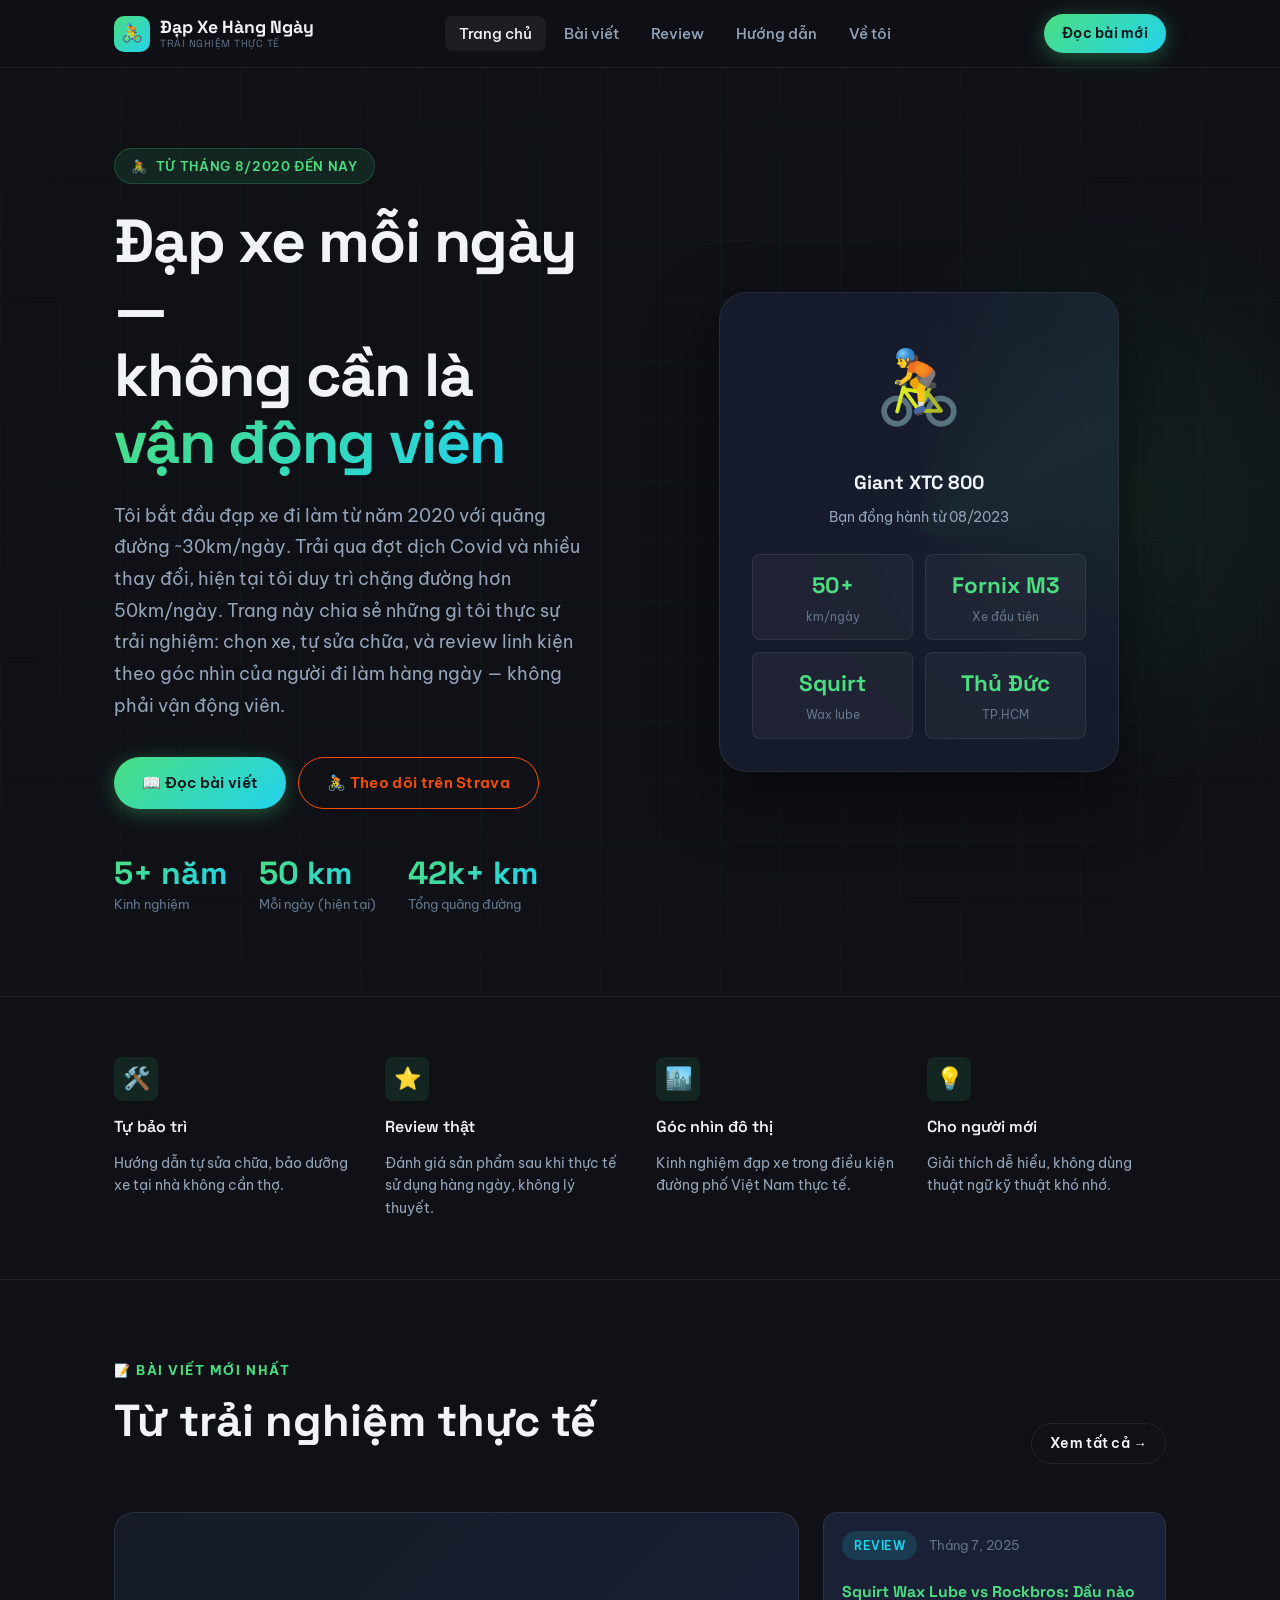
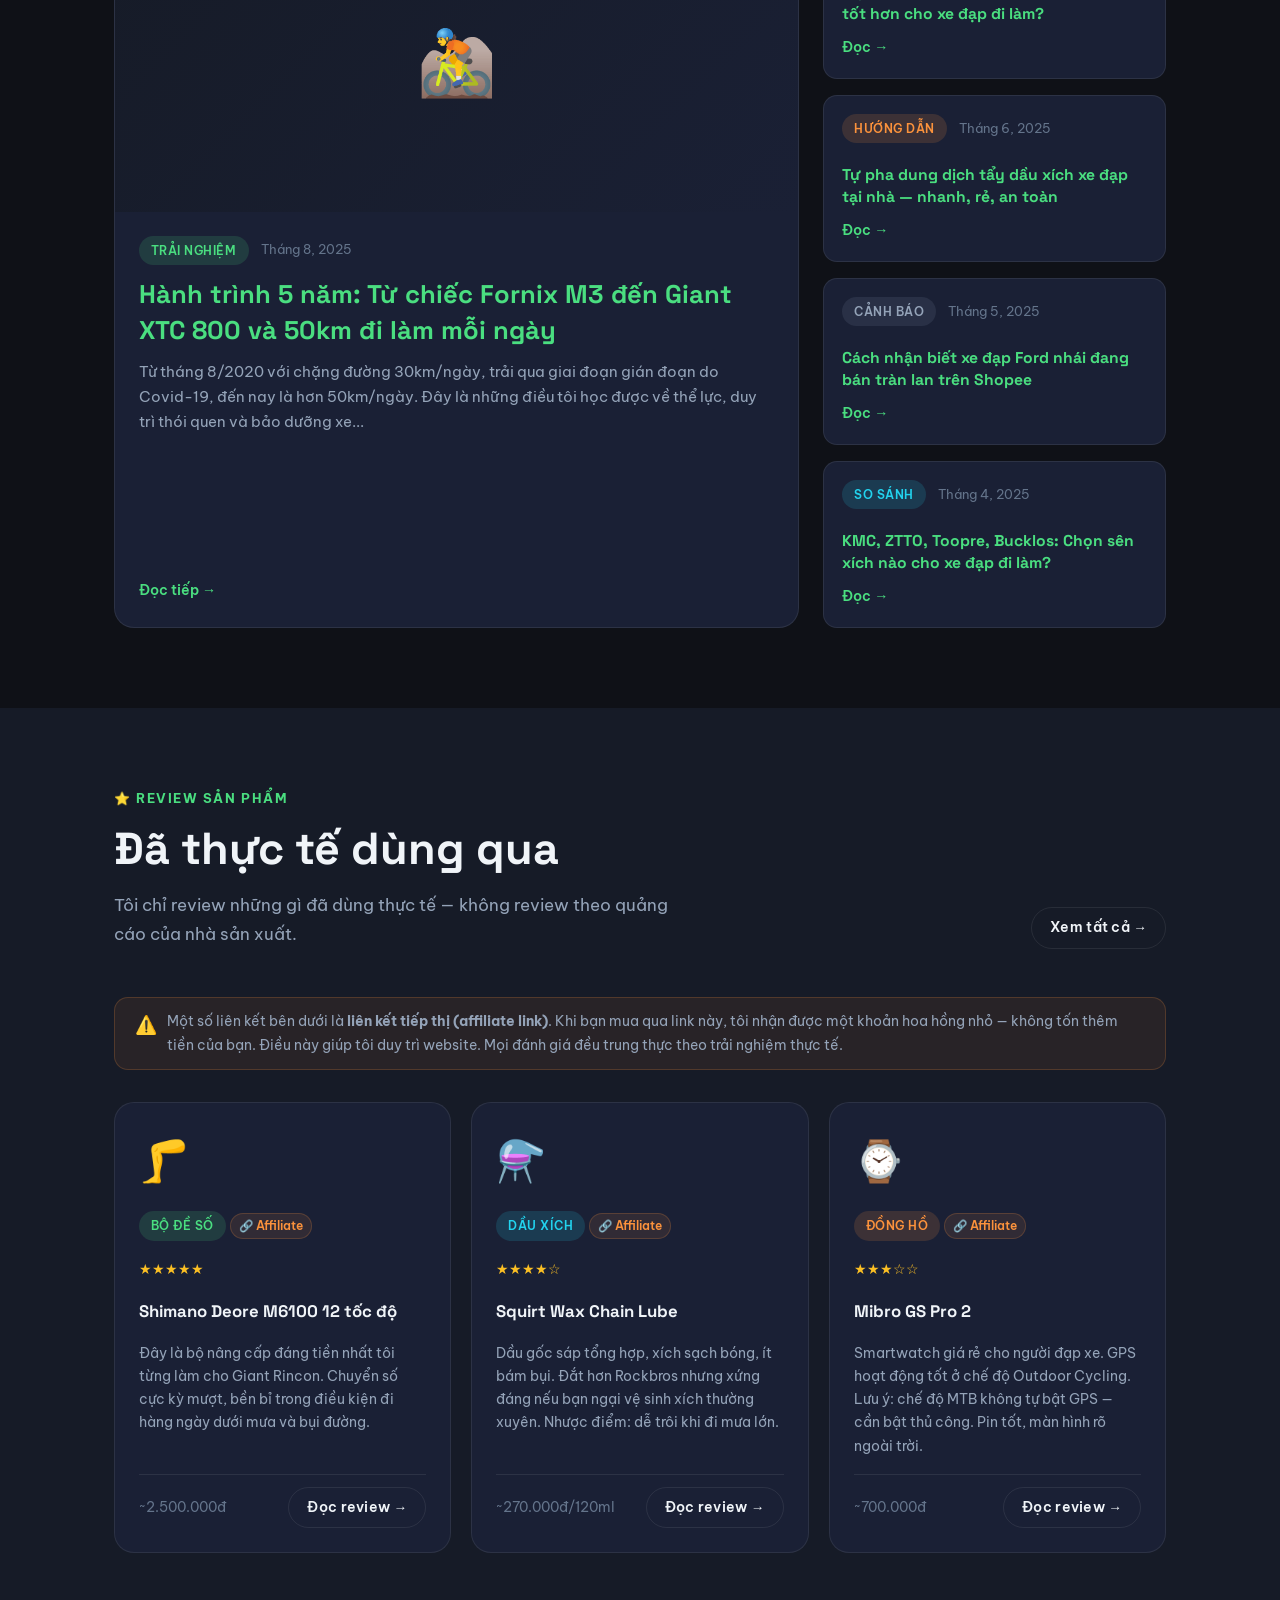
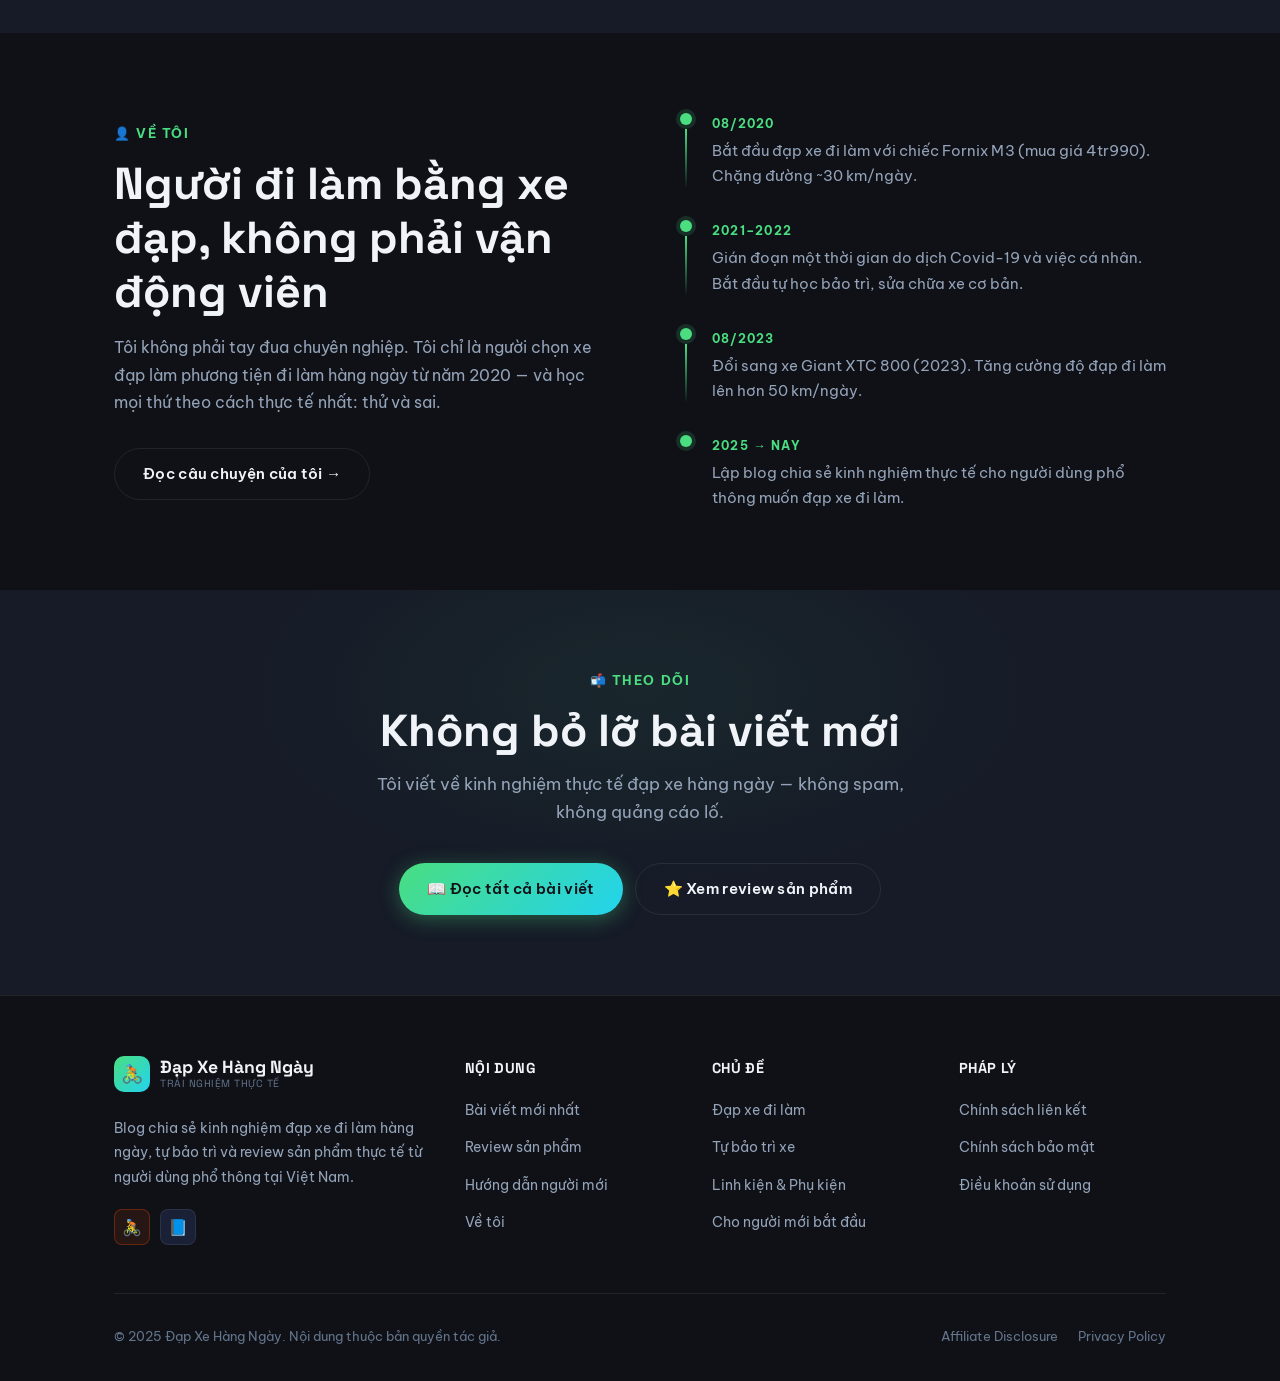
==== index.html @ e453050f "Add Strava profile link and real stats" ====
<!DOCTYPE html>
<html lang="vi">
<head>
  <meta charset="UTF-8" />
  <meta name="viewport" content="width=device-width, initial-scale=1.0" />
  <title>Đạp Xe Hàng Ngày – Trải nghiệm thực tế từ người đi làm bằng xe đạp</title>
  <meta name="description" content="Blog chia sẻ kinh nghiệm đạp xe đi làm 50km/ngày, tự bảo trì xe, review linh kiện và phụ kiện xe đạp dành cho người dùng phổ thông tại Việt Nam." />
  <meta name="keywords" content="đạp xe đi làm, xe đạp hàng ngày, review xe đạp, bảo trì xe đạp, Giant Rincon, commuter cycling" />
  <meta property="og:title" content="Đạp Xe Hàng Ngày" />
  <meta property="og:description" content="Kinh nghiệm thực tế đạp xe đi làm mỗi ngày — không phải vận động viên, chỉ là người yêu xe đạp." />
  <meta property="og:type" content="website" />
  <link rel="icon" href="data:image/svg+xml,<svg xmlns='http://www.w3.org/2000/svg' viewBox='0 0 100 100'><text y='.9em' font-size='90'>🚴</text></svg>" />
  <link rel="stylesheet" href="css/style.css" />
</head>
<body>

<!-- ========== NAVBAR ========== -->
<nav class="navbar" role="navigation" aria-label="Menu chính">
  <div class="container nav-inner">
    <a href="index.html" class="nav-logo" aria-label="Về trang chủ Đạp Xe Hàng Ngày">
      <div class="nav-logo-icon">🚴</div>
      <div class="nav-logo-text">
        Đạp Xe Hàng Ngày
        <span class="nav-logo-sub">Trải nghiệm thực tế</span>
      </div>
    </a>

    <ul class="nav-links" role="list">
      <li><a href="index.html" class="active">Trang chủ</a></li>
      <li><a href="blog.html">Bài viết</a></li>
      <li><a href="reviews.html">Review</a></li>
      <li><a href="guides.html">Hướng dẫn</a></li>
      <li><a href="about.html">Về tôi</a></li>
    </ul>

    <a href="blog.html" class="btn btn-primary btn-sm nav-cta">Đọc bài mới</a>

    <button class="nav-toggle" id="navToggle" aria-label="Mở menu" aria-expanded="false">
      <span></span><span></span><span></span>
    </button>
  </div>
</nav>

<nav class="mobile-menu" id="mobileMenu" aria-label="Menu di động">
  <a href="index.html">🏠 Trang chủ</a>
  <a href="blog.html">📝 Bài viết</a>
  <a href="reviews.html">⭐ Review sản phẩm</a>
  <a href="guides.html">📚 Hướng dẫn</a>
  <a href="about.html">👤 Về tôi</a>
  <a href="legal/disclosure.html">⚖️ Chính sách liên kết</a>
</nav>

<!-- ========== HERO ========== -->
<section class="hero" id="hero">
  <div class="container">
    <div class="hero-content">
      <!-- Left: Text -->
      <div class="hero-text">
        <div class="hero-eyebrow">
          <span>🚴</span> Từ tháng 8/2020 đến nay
        </div>

        <h1 class="hero-title">
          Đạp xe mỗi ngày —<br />
          không cần là<br />
          <span class="highlight">vận động viên</span>
        </h1>

        <p class="hero-desc">
          Tôi bắt đầu đạp xe đi làm từ năm 2020 với quãng đường ~30km/ngày. Trải qua đợt dịch Covid và nhiều thay đổi, hiện tại tôi duy trì chặng đường hơn 50km/ngày. Trang này chia sẻ những gì tôi thực sự trải nghiệm: chọn xe, tự sửa chữa, và review linh kiện theo góc nhìn của người đi làm hàng ngày — không phải vận động viên.
        </p>

        <div class="hero-cta">
          <a href="blog.html" class="btn btn-primary" id="hero-read-btn">
            📖 Đọc bài viết
          </a>
          <a href="https://strava.app.link/f4afHtrCl5b" target="_blank" rel="noopener noreferrer" class="btn btn-outline" style="border-color:#fc4c02; color:#fc4c02;">
            🚴 Theo dõi trên Strava
          </a>
        </div>

        <div class="hero-stats">
          <div class="hero-stat-item">
            <span class="hero-stat-number" data-target="5" data-suffix="+ năm">0</span>
            <span class="hero-stat-label">Kinh nghiệm</span>
          </div>
          <div class="hero-stat-item">
            <span class="hero-stat-number" data-target="50" data-suffix=" km">0</span>
            <span class="hero-stat-label">Mỗi ngày (hiện tại)</span>
          </div>
          <div class="hero-stat-item">
            <span class="hero-stat-number" data-target="42" data-suffix="k+ km">0</span>
            <span class="hero-stat-label">Tổng quãng đường</span>
          </div>
        </div>
      </div>

      <!-- Right: Visual Card -->
      <div class="hero-visual">
        <div class="hero-bike-card">
          <div class="bike-card-inner">
            <div class="bike-emoji">🚴</div>
            <div class="bike-card-title">Giant XTC 800</div>
            <div class="bike-card-sub">Bạn đồng hành từ 08/2023</div>

            <div class="bike-card-stats">
              <div class="bike-mini-stat">
                <div class="bike-mini-stat-val">50+</div>
                <div class="bike-mini-stat-label">km/ngày</div>
              </div>
              <div class="bike-mini-stat">
                <div class="bike-mini-stat-val">Fornix M3</div>
                <div class="bike-mini-stat-label">Xe đầu tiên</div>
              </div>
              <div class="bike-mini-stat">
                <div class="bike-mini-stat-val">Squirt</div>
                <div class="bike-mini-stat-label">Wax lube</div>
              </div>
              <div class="bike-mini-stat">
                <div class="bike-mini-stat-val">Thủ Đức</div>
                <div class="bike-mini-stat-label">TP.HCM</div>
              </div>
            </div>
          </div>
        </div>
      </div>
    </div>
  </div>
</section>

<!-- ========== FEATURES STRIP ========== -->
<section class="features-strip">
  <div class="container">
    <div class="features-grid">
      <div class="feature-item reveal">
        <div class="feature-icon">🛠️</div>
        <div class="feature-title">Tự bảo trì</div>
        <div class="feature-desc">Hướng dẫn tự sửa chữa, bảo dưỡng xe tại nhà không cần thợ.</div>
      </div>
      <div class="feature-item reveal">
        <div class="feature-icon">⭐</div>
        <div class="feature-title">Review thật</div>
        <div class="feature-desc">Đánh giá sản phẩm sau khi thực tế sử dụng hàng ngày, không lý thuyết.</div>
      </div>
      <div class="feature-item reveal">
        <div class="feature-icon">🏙️</div>
        <div class="feature-title">Góc nhìn đô thị</div>
        <div class="feature-desc">Kinh nghiệm đạp xe trong điều kiện đường phố Việt Nam thực tế.</div>
      </div>
      <div class="feature-item reveal">
        <div class="feature-icon">💡</div>
        <div class="feature-title">Cho người mới</div>
        <div class="feature-desc">Giải thích dễ hiểu, không dùng thuật ngữ kỹ thuật khó nhớ.</div>
      </div>
    </div>
  </div>
</section>

<!-- ========== LATEST POSTS ========== -->
<section class="posts-section" id="bai-viet">
  <div class="container">
    <div class="section-header">
      <div>
        <div class="section-label">📝 Bài viết mới nhất</div>
        <h2 class="section-title">Từ trải nghiệm thực tế</h2>
      </div>
      <a href="blog.html" class="btn btn-outline btn-sm">Xem tất cả →</a>
    </div>

    <div class="posts-grid">
      <!-- Featured post -->
      <article class="post-card featured reveal">
        <div class="post-card-thumb">
          <div class="post-card-thumb-placeholder">🚵</div>
        </div>
        <div class="post-card-body">
          <div class="post-meta">
            <span class="tag tag-green">Trải nghiệm</span>
            <span class="post-date">Tháng 8, 2025</span>
          </div>
          <h3 class="post-title">
            <a href="posts/5-nam-dap-xe-di-lam.html">Hành trình 5 năm: Từ chiếc Fornix M3 đến Giant XTC 800 và 50km đi làm mỗi ngày</a>
          </h3>
          <p class="post-excerpt">
            Từ tháng 8/2020 với chặng đường 30km/ngày, trải qua giai đoạn gián đoạn do Covid-19, đến nay là hơn 50km/ngày. Đây là những điều tôi học được về thể lực, duy trì thói quen và bảo dưỡng xe...
          </p>
          <a href="posts/5-nam-dap-xe-di-lam.html" class="post-read-more">Đọc tiếp →</a>
        </div>
      </article>

      <!-- Sidebar posts -->
      <div class="posts-sidebar">
        <article class="post-card-mini reveal">
          <div class="post-meta">
            <span class="tag tag-cyan">Review</span>
            <span class="post-date">Tháng 7, 2025</span>
          </div>
          <h3 class="post-title">
            <a href="posts/squirt-vs-rockbros-lube.html">Squirt Wax Lube vs Rockbros: Dầu nào tốt hơn cho xe đạp đi làm?</a>
          </h3>
          <a href="posts/squirt-vs-rockbros-lube.html" class="post-read-more">Đọc →</a>
        </article>

        <article class="post-card-mini reveal">
          <div class="post-meta">
            <span class="tag tag-orange">Hướng dẫn</span>
            <span class="post-date">Tháng 6, 2025</span>
          </div>
          <h3 class="post-title">
            <a href="posts/tu-pha-degreaser.html">Tự pha dung dịch tẩy dầu xích xe đạp tại nhà — nhanh, rẻ, an toàn</a>
          </h3>
          <a href="posts/tu-pha-degreaser.html" class="post-read-more">Đọc →</a>
        </article>

        <article class="post-card-mini reveal">
          <div class="post-meta">
            <span class="tag tag-gray">Cảnh báo</span>
            <span class="post-date">Tháng 5, 2025</span>
          </div>
          <h3 class="post-title">
            <a href="posts/xe-ford-nhai-shopee.html">Cách nhận biết xe đạp Ford nhái đang bán tràn lan trên Shopee</a>
          </h3>
          <a href="posts/xe-ford-nhai-shopee.html" class="post-read-more">Đọc →</a>
        </article>

        <article class="post-card-mini reveal">
          <div class="post-meta">
            <span class="tag tag-cyan">So sánh</span>
            <span class="post-date">Tháng 4, 2025</span>
          </div>
          <h3 class="post-title">
            <a href="posts/sen-xich-kmc-vs-ztto.html">KMC, ZTTO, Toopre, Bucklos: Chọn sên xích nào cho xe đạp đi làm?</a>
          </h3>
          <a href="posts/sen-xich-kmc-vs-ztto.html" class="post-read-more">Đọc →</a>
        </article>
      </div>
    </div>
  </div>
</section>

<!-- ========== REVIEWS SECTION ========== -->
<section class="reviews-section" id="review">
  <div class="container">
    <div class="section-header reveal">
      <div>
        <div class="section-label">⭐ Review sản phẩm</div>
        <h2 class="section-title">Đã thực tế dùng qua</h2>
        <p class="section-subtitle">Tôi chỉ review những gì đã dùng thực tế — không review theo quảng cáo của nhà sản xuất.</p>
      </div>
      <a href="reviews.html" class="btn btn-outline btn-sm">Xem tất cả →</a>
    </div>

    <!-- Affiliate disclaimer -->
    <div class="affiliate-banner reveal">
      <span class="affiliate-banner-icon">⚠️</span>
      <span>Một số liên kết bên dưới là <strong>liên kết tiếp thị (affiliate link)</strong>. Khi bạn mua qua link này, tôi nhận được một khoản hoa hồng nhỏ — không tốn thêm tiền của bạn. Điều này giúp tôi duy trì website. Mọi đánh giá đều trung thực theo trải nghiệm thực tế.</span>
    </div>

    <div class="reviews-grid">
      <div class="review-card reveal">
        <div class="review-icon">🦵</div>
        <div>
          <span class="tag tag-green">Bộ đề số</span>
          <span class="affiliate-chip">🔗 Affiliate</span>
        </div>
        <div class="review-rating">★★★★★</div>
        <div class="review-title">Shimano Deore M6100 12 tốc độ</div>
        <div class="review-desc">Đây là bộ nâng cấp đáng tiền nhất tôi từng làm cho Giant Rincon. Chuyển số cực kỳ mượt, bền bỉ trong điều kiện đi hàng ngày dưới mưa và bụi đường.</div>
        <div class="review-price-row">
          <span class="review-price">~2.500.000đ</span>
          <a href="reviews.html#deore-m6100" class="btn btn-sm btn-outline">Đọc review →</a>
        </div>
      </div>

      <div class="review-card reveal">
        <div class="review-icon">⚗️</div>
        <div>
          <span class="tag tag-cyan">Dầu xích</span>
          <span class="affiliate-chip">🔗 Affiliate</span>
        </div>
        <div class="review-rating">★★★★☆</div>
        <div class="review-title">Squirt Wax Chain Lube</div>
        <div class="review-desc">Dầu gốc sáp tổng hợp, xích sạch bóng, ít bám bụi. Đắt hơn Rockbros nhưng xứng đáng nếu bạn ngại vệ sinh xích thường xuyên. Nhược điểm: dễ trôi khi đi mưa lớn.</div>
        <div class="review-price-row">
          <span class="review-price">~270.000đ/120ml</span>
          <a href="posts/squirt-vs-rockbros-lube.html" class="btn btn-sm btn-outline">Đọc review →</a>
        </div>
      </div>

      <div class="review-card reveal">
        <div class="review-icon">⌚</div>
        <div>
          <span class="tag tag-orange">Đồng hồ</span>
          <span class="affiliate-chip">🔗 Affiliate</span>
        </div>
        <div class="review-rating">★★★☆☆</div>
        <div class="review-title">Mibro GS Pro 2</div>
        <div class="review-desc">Smartwatch giá rẻ cho người đạp xe. GPS hoạt động tốt ở chế độ Outdoor Cycling. Lưu ý: chế độ MTB không tự bật GPS — cần bật thủ công. Pin tốt, màn hình rõ ngoài trời.</div>
        <div class="review-price-row">
          <span class="review-price">~700.000đ</span>
          <a href="reviews.html#mibro-gs-pro-2" class="btn btn-sm btn-outline">Đọc review →</a>
        </div>
      </div>
    </div>
  </div>
</section>

<!-- ========== ABOUT PREVIEW ========== -->
<section class="about-section" id="ve-toi">
  <div class="container">
    <div class="about-grid">
      <div class="reveal">
        <div class="section-label">👤 Về tôi</div>
        <h2 class="section-title">Người đi làm bằng xe đạp, không phải vận động viên</h2>
        <p style="color: var(--text-secondary); margin-bottom: 32px;">Tôi không phải tay đua chuyên nghiệp. Tôi chỉ là người chọn xe đạp làm phương tiện đi làm hàng ngày từ năm 2020 — và học mọi thứ theo cách thực tế nhất: thử và sai.</p>
        <a href="about.html" class="btn btn-outline">Đọc câu chuyện của tôi →</a>
      </div>

      <div class="about-timeline reveal">
        <div class="timeline-item">
          <div class="timeline-line">
            <div class="timeline-dot"></div>
            <div class="timeline-connector"></div>
          </div>
          <div class="timeline-content">
            <div class="timeline-year">08/2020</div>
            <div class="timeline-text">Bắt đầu đạp xe đi làm với chiếc Fornix M3 (mua giá 4tr990). Chặng đường ~30 km/ngày.</div>
          </div>
        </div>

        <div class="timeline-item">
          <div class="timeline-line">
            <div class="timeline-dot"></div>
            <div class="timeline-connector"></div>
          </div>
          <div class="timeline-content">
            <div class="timeline-year">2021–2022</div>
            <div class="timeline-text">Gián đoạn một thời gian do dịch Covid-19 và việc cá nhân. Bắt đầu tự học bảo trì, sửa chữa xe cơ bản.</div>
          </div>
        </div>

        <div class="timeline-item">
          <div class="timeline-line">
            <div class="timeline-dot"></div>
            <div class="timeline-connector"></div>
          </div>
          <div class="timeline-content">
            <div class="timeline-year">08/2023</div>
            <div class="timeline-text">Đổi sang xe Giant XTC 800 (2023). Tăng cường độ đạp đi làm lên hơn 50 km/ngày.</div>
          </div>
        </div>

        <div class="timeline-item">
          <div class="timeline-line">
            <div class="timeline-dot"></div>
          </div>
          <div class="timeline-content">
            <div class="timeline-year">2025 → Nay</div>
            <div class="timeline-text">Lập blog chia sẻ kinh nghiệm thực tế cho người dùng phổ thông muốn đạp xe đi làm.</div>
          </div>
        </div>
      </div>
    </div>
  </div>
</section>

<!-- ========== CTA / NEWSLETTER ========== -->
<section class="cta-section">
  <div class="container">
    <div class="cta-inner reveal">
      <div class="section-label">📬 Theo dõi</div>
      <h2 class="section-title">Không bỏ lỡ bài viết mới</h2>
      <p class="section-subtitle">Tôi viết về kinh nghiệm thực tế đạp xe hàng ngày — không spam, không quảng cáo lố.</p>
      <div style="margin-top: 32px; display: flex; gap: 12px; justify-content: center; flex-wrap: wrap;">
        <a href="blog.html" class="btn btn-primary" id="cta-blog-btn">📖 Đọc tất cả bài viết</a>
        <a href="reviews.html" class="btn btn-outline" id="cta-reviews-btn">⭐ Xem review sản phẩm</a>
      </div>
    </div>
  </div>
</section>

<!-- ========== FOOTER ========== -->
<footer class="footer">
  <div class="container">
    <div class="footer-grid">
      <!-- Brand -->
      <div>
        <a href="index.html" class="nav-logo" style="margin-bottom: 12px; display: inline-flex;">
          <div class="nav-logo-icon">🚴</div>
          <div class="nav-logo-text">
            Đạp Xe Hàng Ngày
            <span class="nav-logo-sub">Trải nghiệm thực tế</span>
          </div>
        </a>
        <p class="footer-brand-desc">Blog chia sẻ kinh nghiệm đạp xe đi làm hàng ngày, tự bảo trì và review sản phẩm thực tế từ người dùng phổ thông tại Việt Nam.</p>
        <div class="footer-social">
          <a href="https://strava.app.link/f4afHtrCl5b" target="_blank" rel="noopener noreferrer" aria-label="Strava" title="Strava" style="color:#fc4c02; border-color:rgba(252,76,2,0.3); background:rgba(252,76,2,0.1);">🚴</a>
          <a href="#" aria-label="Facebook" title="Facebook">📘</a>
        </div>
      </div>

      <!-- Navigation -->
      <div>
        <div class="footer-col-title">Nội dung</div>
        <ul class="footer-links">
          <li><a href="blog.html">Bài viết mới nhất</a></li>
          <li><a href="reviews.html">Review sản phẩm</a></li>
          <li><a href="guides.html">Hướng dẫn người mới</a></li>
          <li><a href="about.html">Về tôi</a></li>
        </ul>
      </div>

      <!-- Topics -->
      <div>
        <div class="footer-col-title">Chủ đề</div>
        <ul class="footer-links">
          <li><a href="blog.html#di-lam">Đạp xe đi làm</a></li>
          <li><a href="blog.html#bao-tri">Tự bảo trì xe</a></li>
          <li><a href="blog.html#linh-kien">Linh kiện & Phụ kiện</a></li>
          <li><a href="blog.html#cho-nguoi-moi">Cho người mới bắt đầu</a></li>
        </ul>
      </div>

      <!-- Legal -->
      <div>
        <div class="footer-col-title">Pháp lý</div>
        <ul class="footer-links">
          <li><a href="legal/disclosure.html">Chính sách liên kết</a></li>
          <li><a href="legal/privacy-policy.html">Chính sách bảo mật</a></li>
          <li><a href="legal/terms.html">Điều khoản sử dụng</a></li>
        </ul>
      </div>
    </div>

    <div class="footer-bottom">
      <p class="footer-copy">© 2025 Đạp Xe Hàng Ngày. Nội dung thuộc bản quyền tác giả.</p>
      <div class="footer-legal">
        <a href="legal/disclosure.html">Affiliate Disclosure</a>
        <a href="legal/privacy-policy.html">Privacy Policy</a>
      </div>
    </div>
  </div>
</footer>

<!-- Back to top -->
<button id="backToTop" aria-label="Về đầu trang" style="position:fixed;bottom:24px;right:24px;width:44px;height:44px;border-radius:50%;background:var(--accent-primary);color:#0f1117;border:none;font-size:20px;cursor:pointer;opacity:0;transition:opacity 0.3s;z-index:999;display:flex;align-items:center;justify-content:center;">↑</button>

<script src="js/main.js"></script>
</body>
</html>
---- css/style.css ----
/* =========================================================
   BÁNH XE ĐI LÀM - Design System
   ========================================================= */

@import url('https://fonts.googleapis.com/css2?family=Be+Vietnam+Pro:ital,wght@0,300;0,400;0,500;0,600;0,700;0,800;1,400&family=Space+Grotesk:wght@400;500;600;700&display=swap');

/* ---- CSS Variables ---- */
:root {
  /* Colors - Dark Theme */
  --bg-primary:    #0f1117;
  --bg-secondary:  #161b27;
  --bg-card:       #1a2035;
  --bg-glass:      rgba(26, 32, 53, 0.7);

  --accent-primary:  #4ade80;   /* Xanh lá tươi - cycling energy */
  --accent-secondary:#22d3ee;   /* Cyan - tốc độ */
  --accent-warm:     #fb923c;   /* Cam - cảnh báo, highlight */
  --accent-gradient: linear-gradient(135deg, #4ade80 0%, #22d3ee 100%);

  --text-primary:   #f0f4f8;
  --text-secondary: #94a3b8;
  --text-muted:     #64748b;

  --border-color:   rgba(255,255,255,0.08);
  --border-accent:  rgba(74, 222, 128, 0.3);

  --shadow-sm:  0 2px 8px rgba(0,0,0,0.3);
  --shadow-md:  0 8px 32px rgba(0,0,0,0.4);
  --shadow-lg:  0 24px 64px rgba(0,0,0,0.5);
  --shadow-glow:0 0 30px rgba(74, 222, 128, 0.2);

  /* Typography */
  --font-body:    'Be Vietnam Pro', sans-serif;
  --font-heading: 'Space Grotesk', sans-serif;

  /* Spacing */
  --nav-height: 68px;
  --container-max: 1100px;
  --section-py: 80px;

  /* Transitions */
  --transition-fast:   150ms ease;
  --transition-normal: 300ms cubic-bezier(0.4, 0, 0.2, 1);
  --transition-slow:   600ms cubic-bezier(0.4, 0, 0.2, 1);

  --radius-sm: 8px;
  --radius-md: 14px;
  --radius-lg: 20px;
  --radius-xl: 28px;
}

/* ---- Reset & Base ---- */
*, *::before, *::after { box-sizing: border-box; margin: 0; padding: 0; }

html {
  scroll-behavior: smooth;
  font-size: 16px;
}

body {
  font-family: var(--font-body);
  background-color: var(--bg-primary);
  color: var(--text-primary);
  line-height: 1.7;
  min-height: 100vh;
  overflow-x: hidden;
}

img { max-width: 100%; height: auto; display: block; }
a  { color: var(--accent-primary); text-decoration: none; transition: color var(--transition-fast); }
a:hover { color: var(--accent-secondary); }

/* ---- Scrollbar ---- */
::-webkit-scrollbar { width: 6px; }
::-webkit-scrollbar-track { background: var(--bg-primary); }
::-webkit-scrollbar-thumb { background: var(--accent-primary); border-radius: 4px; }

/* ---- Container ---- */
.container {
  width: 100%;
  max-width: var(--container-max);
  margin: 0 auto;
  padding: 0 24px;
}

/* ---- Buttons ---- */
.btn {
  display: inline-flex;
  align-items: center;
  gap: 8px;
  padding: 12px 28px;
  border-radius: 50px;
  font-family: var(--font-body);
  font-weight: 600;
  font-size: 0.95rem;
  cursor: pointer;
  border: none;
  transition: all var(--transition-normal);
  text-decoration: none;
  letter-spacing: 0.02em;
  white-space: nowrap;
}

.btn-primary {
  background: var(--accent-gradient);
  color: #0f1117;
  box-shadow: 0 4px 20px rgba(74, 222, 128, 0.35);
}
.btn-primary:hover {
  transform: translateY(-2px);
  box-shadow: 0 8px 30px rgba(74, 222, 128, 0.5);
  color: #0f1117;
}

.btn-outline {
  background: transparent;
  color: var(--text-primary);
  border: 1.5px solid var(--border-color);
}
.btn-outline:hover {
  border-color: var(--accent-primary);
  color: var(--accent-primary);
  transform: translateY(-2px);
}

.btn-sm { padding: 8px 18px; font-size: 0.85rem; }

/* ---- Cards ---- */
.card {
  background: var(--bg-card);
  border: 1px solid var(--border-color);
  border-radius: var(--radius-lg);
  overflow: hidden;
  transition: all var(--transition-normal);
}
.card:hover {
  transform: translateY(-4px);
  border-color: var(--border-accent);
  box-shadow: var(--shadow-md), var(--shadow-glow);
}

.card-body { padding: 24px; }

/* ---- Tags/Badges ---- */
.tag {
  display: inline-block;
  padding: 4px 12px;
  border-radius: 50px;
  font-size: 0.78rem;
  font-weight: 600;
  letter-spacing: 0.04em;
  text-transform: uppercase;
}
.tag-green  { background: rgba(74,222,128,0.15); color: var(--accent-primary); }
.tag-cyan   { background: rgba(34,211,238,0.15); color: var(--accent-secondary); }
.tag-orange { background: rgba(251,146,60,0.15);  color: var(--accent-warm); }
.tag-gray   { background: rgba(148,163,184,0.12); color: var(--text-secondary); }

/* ---- Section headings ---- */
.section-label {
  font-size: 0.8rem;
  font-weight: 700;
  letter-spacing: 0.12em;
  text-transform: uppercase;
  color: var(--accent-primary);
  margin-bottom: 12px;
}

.section-title {
  font-family: var(--font-heading);
  font-size: clamp(1.8rem, 4vw, 2.8rem);
  font-weight: 700;
  line-height: 1.2;
  margin-bottom: 16px;
}

.section-subtitle {
  color: var(--text-secondary);
  font-size: 1.05rem;
  max-width: 580px;
}

/* ---- Divider ---- */
.divider {
  width: 48px;
  height: 3px;
  background: var(--accent-gradient);
  border-radius: 2px;
  margin-bottom: 24px;
}

/* ========================================================
   NAVIGATION
   ======================================================== */
.navbar {
  position: fixed;
  top: 0;
  left: 0;
  right: 0;
  z-index: 1000;
  height: var(--nav-height);
  background: rgba(15, 17, 23, 0.85);
  backdrop-filter: blur(20px);
  -webkit-backdrop-filter: blur(20px);
  border-bottom: 1px solid var(--border-color);
  transition: all var(--transition-normal);
}

.navbar.scrolled {
  background: rgba(15, 17, 23, 0.98);
  box-shadow: var(--shadow-md);
}

.nav-inner {
  display: flex;
  align-items: center;
  justify-content: space-between;
  height: 100%;
}

.nav-logo {
  display: flex;
  align-items: center;
  gap: 10px;
  text-decoration: none;
}

.nav-logo-icon {
  width: 36px;
  height: 36px;
  background: var(--accent-gradient);
  border-radius: 10px;
  display: flex;
  align-items: center;
  justify-content: center;
  font-size: 18px;
}

.nav-logo-text {
  font-family: var(--font-heading);
  font-size: 1.1rem;
  font-weight: 700;
  color: var(--text-primary);
  line-height: 1.2;
}

.nav-logo-sub {
  display: block;
  font-size: 0.65rem;
  font-weight: 400;
  color: var(--text-muted);
  letter-spacing: 0.05em;
  text-transform: uppercase;
}

.nav-links {
  display: flex;
  align-items: center;
  gap: 4px;
  list-style: none;
}

.nav-links a {
  padding: 8px 14px;
  border-radius: var(--radius-sm);
  font-size: 0.92rem;
  font-weight: 500;
  color: var(--text-secondary);
  transition: all var(--transition-fast);
}
.nav-links a:hover,
.nav-links a.active {
  color: var(--text-primary);
  background: rgba(255,255,255,0.06);
}

.nav-cta { margin-left: 8px; }

/* Mobile Nav Toggle */
.nav-toggle {
  display: none;
  flex-direction: column;
  gap: 5px;
  cursor: pointer;
  padding: 6px;
  border: none;
  background: none;
}
.nav-toggle span {
  display: block;
  width: 24px;
  height: 2px;
  background: var(--text-primary);
  border-radius: 2px;
  transition: all var(--transition-normal);
}

/* Mobile Menu */
.mobile-menu {
  display: none;
  position: fixed;
  top: var(--nav-height);
  left: 0;
  right: 0;
  background: rgba(15,17,23,0.98);
  backdrop-filter: blur(20px);
  border-bottom: 1px solid var(--border-color);
  padding: 16px 24px 24px;
  z-index: 999;
  flex-direction: column;
  gap: 4px;
}
.mobile-menu.open { display: flex; }
.mobile-menu a {
  padding: 12px 16px;
  border-radius: var(--radius-sm);
  font-size: 1rem;
  font-weight: 500;
  color: var(--text-secondary);
}
.mobile-menu a:hover { color: var(--text-primary); background: rgba(255,255,255,0.06); }

/* ========================================================
   HERO SECTION
   ======================================================== */
.hero {
  min-height: 100vh;
  display: flex;
  align-items: center;
  padding-top: var(--nav-height);
  position: relative;
  overflow: hidden;
}

/* Animated background grid */
.hero::before {
  content: '';
  position: absolute;
  inset: 0;
  background-image:
    linear-gradient(rgba(74,222,128,0.04) 1px, transparent 1px),
    linear-gradient(90deg, rgba(74,222,128,0.04) 1px, transparent 1px);
  background-size: 60px 60px;
  mask-image: radial-gradient(ellipse 80% 70% at 50% 50%, black 40%, transparent 100%);
  -webkit-mask-image: radial-gradient(ellipse 80% 70% at 50% 50%, black 40%, transparent 100%);
}

/* Glow orbs */
.hero::after {
  content: '';
  position: absolute;
  top: 20%;
  right: -10%;
  width: 600px;
  height: 600px;
  background: radial-gradient(circle, rgba(74,222,128,0.08) 0%, transparent 70%);
  border-radius: 50%;
  pointer-events: none;
}

.hero-content {
  position: relative;
  z-index: 1;
  display: grid;
  grid-template-columns: 1fr 1fr;
  gap: 64px;
  align-items: center;
  padding: 80px 0;
}

.hero-eyebrow {
  display: inline-flex;
  align-items: center;
  gap: 8px;
  background: rgba(74,222,128,0.1);
  border: 1px solid rgba(74,222,128,0.2);
  border-radius: 50px;
  padding: 6px 16px;
  font-size: 0.82rem;
  font-weight: 600;
  color: var(--accent-primary);
  letter-spacing: 0.05em;
  text-transform: uppercase;
  margin-bottom: 24px;
}

.hero-title {
  font-family: var(--font-heading);
  font-size: clamp(2.4rem, 5vw, 3.8rem);
  font-weight: 800;
  line-height: 1.1;
  margin-bottom: 24px;
  letter-spacing: -0.02em;
}

.hero-title .highlight {
  background: var(--accent-gradient);
  -webkit-background-clip: text;
  -webkit-text-fill-color: transparent;
  background-clip: text;
}

.hero-desc {
  font-size: 1.1rem;
  color: var(--text-secondary);
  line-height: 1.8;
  margin-bottom: 36px;
  max-width: 480px;
}

.hero-cta {
  display: flex;
  gap: 12px;
  flex-wrap: wrap;
  margin-bottom: 48px;
}

.hero-stats {
  display: flex;
  gap: 32px;
}

.hero-stat-item {
  display: flex;
  flex-direction: column;
}

.hero-stat-number {
  font-family: var(--font-heading);
  font-size: 2rem;
  font-weight: 800;
  background: var(--accent-gradient);
  -webkit-background-clip: text;
  -webkit-text-fill-color: transparent;
  background-clip: text;
  line-height: 1;
}

.hero-stat-label {
  font-size: 0.82rem;
  color: var(--text-muted);
  margin-top: 4px;
}

/* Hero Visual */
.hero-visual {
  display: flex;
  justify-content: center;
  align-items: center;
  position: relative;
}

.hero-bike-card {
  background: var(--bg-glass);
  backdrop-filter: blur(20px);
  border: 1px solid var(--border-color);
  border-radius: var(--radius-xl);
  padding: 32px;
  width: 100%;
  max-width: 400px;
  box-shadow: var(--shadow-lg);
  position: relative;
  overflow: hidden;
}

.hero-bike-card::before {
  content: '';
  position: absolute;
  top: -50%;
  left: -50%;
  width: 200%;
  height: 200%;
  background: conic-gradient(from 0deg at 50% 50%, transparent 0deg, rgba(74,222,128,0.06) 60deg, transparent 120deg);
  animation: rotate 8s linear infinite;
}

@keyframes rotate { to { transform: rotate(360deg); } }

.bike-card-inner { position: relative; z-index: 1; }

.bike-emoji { font-size: 72px; text-align: center; margin-bottom: 20px; animation: float 3s ease-in-out infinite; }
@keyframes float {
  0%, 100% { transform: translateY(0); }
  50% { transform: translateY(-12px); }
}

.bike-card-title {
  font-family: var(--font-heading);
  font-size: 1.2rem;
  font-weight: 700;
  text-align: center;
  margin-bottom: 6px;
}

.bike-card-sub {
  text-align: center;
  color: var(--text-secondary);
  font-size: 0.88rem;
  margin-bottom: 24px;
}

.bike-card-stats {
  display: grid;
  grid-template-columns: 1fr 1fr;
  gap: 12px;
}

.bike-mini-stat {
  background: rgba(255,255,255,0.04);
  border: 1px solid var(--border-color);
  border-radius: var(--radius-sm);
  padding: 12px;
  text-align: center;
}

.bike-mini-stat-val {
  font-family: var(--font-heading);
  font-size: 1.4rem;
  font-weight: 700;
  color: var(--accent-primary);
}

.bike-mini-stat-label {
  font-size: 0.75rem;
  color: var(--text-muted);
  margin-top: 2px;
}

/* ========================================================
   FEATURES / ABOUT STRIP
   ======================================================== */
.features-strip {
  padding: 60px 0;
  border-top: 1px solid var(--border-color);
  border-bottom: 1px solid var(--border-color);
}

.features-grid {
  display: grid;
  grid-template-columns: repeat(4, 1fr);
  gap: 32px;
}

.feature-item {
  display: flex;
  flex-direction: column;
  align-items: flex-start;
  gap: 12px;
}

.feature-icon {
  width: 44px;
  height: 44px;
  border-radius: var(--radius-sm);
  background: rgba(74,222,128,0.1);
  display: flex;
  align-items: center;
  justify-content: center;
  font-size: 22px;
}

.feature-title {
  font-family: var(--font-heading);
  font-size: 1rem;
  font-weight: 600;
}

.feature-desc {
  font-size: 0.88rem;
  color: var(--text-secondary);
  line-height: 1.6;
}

/* ========================================================
   LATEST POSTS
   ======================================================== */
.posts-section {
  padding: var(--section-py) 0;
}

.section-header {
  display: flex;
  align-items: flex-end;
  justify-content: space-between;
  margin-bottom: 48px;
  flex-wrap: wrap;
  gap: 16px;
}

.posts-grid {
  display: grid;
  grid-template-columns: 2fr 1fr;
  gap: 24px;
}

.post-card {
  background: var(--bg-card);
  border: 1px solid var(--border-color);
  border-radius: var(--radius-lg);
  overflow: hidden;
  transition: all var(--transition-normal);
  display: flex;
  flex-direction: column;
}

.post-card:hover {
  transform: translateY(-4px);
  border-color: var(--border-accent);
  box-shadow: var(--shadow-md), var(--shadow-glow);
}

.post-card-thumb {
  width: 100%;
  aspect-ratio: 16/9;
  background: var(--bg-secondary);
  overflow: hidden;
  position: relative;
}

.post-card-thumb-placeholder {
  width: 100%;
  height: 100%;
  display: flex;
  align-items: center;
  justify-content: center;
  font-size: 64px;
  background: linear-gradient(135deg, var(--bg-secondary) 0%, var(--bg-card) 100%);
}

.post-card.featured .post-card-thumb { aspect-ratio: 16/7; }

.post-card-body {
  padding: 24px;
  flex: 1;
  display: flex;
  flex-direction: column;
}

.post-meta {
  display: flex;
  align-items: center;
  gap: 12px;
  margin-bottom: 12px;
  flex-wrap: wrap;
}

.post-date {
  font-size: 0.8rem;
  color: var(--text-muted);
}

.post-title {
  font-family: var(--font-heading);
  font-size: 1.2rem;
  font-weight: 700;
  line-height: 1.4;
  margin-bottom: 10px;
  color: var(--text-primary);
  transition: color var(--transition-fast);
}

.post-card:hover .post-title { color: var(--accent-primary); }

.post-card.featured .post-title { font-size: 1.6rem; }

.post-excerpt {
  font-size: 0.92rem;
  color: var(--text-secondary);
  line-height: 1.7;
  flex: 1;
  margin-bottom: 20px;
}

.post-read-more {
  display: inline-flex;
  align-items: center;
  gap: 6px;
  font-size: 0.88rem;
  font-weight: 600;
  color: var(--accent-primary);
  transition: gap var(--transition-fast);
}
.post-read-more:hover { gap: 10px; color: var(--accent-primary); }

.posts-sidebar {
  display: flex;
  flex-direction: column;
  gap: 16px;
}

.post-card-mini {
  background: var(--bg-card);
  border: 1px solid var(--border-color);
  border-radius: var(--radius-md);
  padding: 18px;
  transition: all var(--transition-normal);
  display: flex;
  flex-direction: column;
  gap: 10px;
}
.post-card-mini:hover {
  border-color: var(--border-accent);
  transform: translateX(4px);
}

.post-card-mini .post-title {
  font-size: 0.98rem;
  margin: 0;
}

/* ========================================================
   REVIEWS SECTION
   ======================================================== */
.reviews-section {
  padding: var(--section-py) 0;
  background: var(--bg-secondary);
}

.reviews-grid {
  display: grid;
  grid-template-columns: repeat(3, 1fr);
  gap: 20px;
}

.review-card {
  background: var(--bg-card);
  border: 1px solid var(--border-color);
  border-radius: var(--radius-lg);
  padding: 24px;
  transition: all var(--transition-normal);
  display: flex;
  flex-direction: column;
  gap: 16px;
}
.review-card:hover {
  transform: translateY(-4px);
  border-color: var(--border-accent);
  box-shadow: var(--shadow-md), var(--shadow-glow);
}

.review-icon { font-size: 40px; }

.review-rating {
  display: flex;
  gap: 3px;
  color: #fbbf24;
  font-size: 0.9rem;
}

.review-title {
  font-family: var(--font-heading);
  font-size: 1.05rem;
  font-weight: 700;
  color: var(--text-primary);
}

.review-desc {
  font-size: 0.88rem;
  color: var(--text-secondary);
  line-height: 1.65;
  flex: 1;
}

.review-price-row {
  display: flex;
  align-items: center;
  justify-content: space-between;
  padding-top: 12px;
  border-top: 1px solid var(--border-color);
}

.review-price {
  font-size: 0.85rem;
  color: var(--text-muted);
}

/* ---- Affiliate disclaimer chip ---- */
.affiliate-chip {
  display: inline-flex;
  align-items: center;
  gap: 5px;
  font-size: 0.72rem;
  font-weight: 600;
  color: var(--accent-warm);
  background: rgba(251,146,60,0.1);
  border: 1px solid rgba(251,146,60,0.2);
  border-radius: 50px;
  padding: 2px 8px;
}

/* ========================================================
   ABOUT PREVIEW SECTION
   ======================================================== */
.about-section {
  padding: var(--section-py) 0;
}

.about-grid {
  display: grid;
  grid-template-columns: 1fr 1fr;
  gap: 80px;
  align-items: center;
}

.about-timeline {
  display: flex;
  flex-direction: column;
  gap: 0;
}

.timeline-item {
  display: flex;
  gap: 20px;
  position: relative;
}

.timeline-item:not(:last-child) { padding-bottom: 32px; }

.timeline-line {
  display: flex;
  flex-direction: column;
  align-items: center;
  flex-shrink: 0;
}

.timeline-dot {
  width: 12px;
  height: 12px;
  border-radius: 50%;
  background: var(--accent-primary);
  flex-shrink: 0;
  position: relative;
  z-index: 1;
  box-shadow: 0 0 0 4px rgba(74,222,128,0.15);
}

.timeline-connector {
  width: 2px;
  flex: 1;
  background: linear-gradient(to bottom, var(--accent-primary), transparent);
  margin-top: 4px;
}

.timeline-content { padding-top: 0; }

.timeline-year {
  font-size: 0.78rem;
  font-weight: 700;
  letter-spacing: 0.1em;
  text-transform: uppercase;
  color: var(--accent-primary);
  margin-bottom: 4px;
}

.timeline-text {
  font-size: 0.95rem;
  color: var(--text-secondary);
  line-height: 1.65;
}

/* ========================================================
   NEWSLETTER / CTA STRIP
   ======================================================== */
.cta-section {
  padding: var(--section-py) 0;
  background: var(--bg-secondary);
  position: relative;
  overflow: hidden;
}

.cta-section::before {
  content: '';
  position: absolute;
  top: -100px;
  left: 50%;
  transform: translateX(-50%);
  width: 800px;
  height: 400px;
  background: radial-gradient(ellipse, rgba(74,222,128,0.06) 0%, transparent 70%);
  pointer-events: none;
}

.cta-inner {
  text-align: center;
  position: relative;
  z-index: 1;
}

.cta-inner .section-title { margin-bottom: 12px; }
.cta-inner .section-subtitle { margin: 0 auto 36px; }

/* ========================================================
   FOOTER
   ======================================================== */
.footer {
  background: var(--bg-primary);
  border-top: 1px solid var(--border-color);
  padding: 60px 0 32px;
}

.footer-grid {
  display: grid;
  grid-template-columns: 1.5fr 1fr 1fr 1fr;
  gap: 40px;
  margin-bottom: 48px;
}

.footer-brand-desc {
  font-size: 0.9rem;
  color: var(--text-secondary);
  line-height: 1.7;
  margin: 12px 0 20px;
}

.footer-social {
  display: flex;
  gap: 10px;
}

.footer-social a {
  width: 36px;
  height: 36px;
  border-radius: 8px;
  background: var(--bg-card);
  border: 1px solid var(--border-color);
  display: flex;
  align-items: center;
  justify-content: center;
  font-size: 16px;
  transition: all var(--transition-fast);
  color: var(--text-secondary);
}
.footer-social a:hover {
  border-color: var(--accent-primary);
  color: var(--accent-primary);
  background: rgba(74,222,128,0.08);
}

.footer-col-title {
  font-family: var(--font-heading);
  font-size: 0.9rem;
  font-weight: 700;
  color: var(--text-primary);
  margin-bottom: 16px;
  letter-spacing: 0.03em;
  text-transform: uppercase;
}

.footer-links {
  list-style: none;
  display: flex;
  flex-direction: column;
  gap: 10px;
}

.footer-links a {
  font-size: 0.88rem;
  color: var(--text-secondary);
  transition: color var(--transition-fast);
}
.footer-links a:hover { color: var(--accent-primary); }

.footer-bottom {
  display: flex;
  align-items: center;
  justify-content: space-between;
  padding-top: 32px;
  border-top: 1px solid var(--border-color);
  flex-wrap: wrap;
  gap: 12px;
}

.footer-copy {
  font-size: 0.83rem;
  color: var(--text-muted);
}

.footer-legal {
  display: flex;
  gap: 20px;
}
.footer-legal a {
  font-size: 0.83rem;
  color: var(--text-muted);
}
.footer-legal a:hover { color: var(--accent-primary); }

/* ---- Affiliate Banner ---- */
.affiliate-banner {
  background: rgba(251,146,60,0.08);
  border: 1px solid rgba(251,146,60,0.2);
  border-radius: var(--radius-md);
  padding: 12px 20px;
  display: flex;
  align-items: flex-start;
  gap: 10px;
  margin: 32px 0;
  font-size: 0.88rem;
  color: var(--text-secondary);
}
.affiliate-banner-icon { font-size: 18px; flex-shrink: 0; }

/* ========================================================
   BLOG / POST PAGE STYLES
   ======================================================== */
.page-hero {
  padding: calc(var(--nav-height) + 60px) 0 60px;
  text-align: center;
}

.post-layout {
  display: grid;
  grid-template-columns: 1fr 300px;
  gap: 40px;
  padding: 60px 0;
}

.post-content {
  background: var(--bg-card);
  border: 1px solid var(--border-color);
  border-radius: var(--radius-lg);
  padding: 48px;
}

.post-content h2 {
  font-family: var(--font-heading);
  font-size: 1.6rem;
  font-weight: 700;
  margin: 40px 0 16px;
  color: var(--text-primary);
}

.post-content h3 {
  font-family: var(--font-heading);
  font-size: 1.2rem;
  font-weight: 600;
  margin: 28px 0 12px;
  color: var(--text-primary);
}

.post-content p {
  margin-bottom: 20px;
  color: var(--text-secondary);
  line-height: 1.85;
}

.post-content ul, .post-content ol {
  margin: 16px 0 24px 24px;
  color: var(--text-secondary);
}

.post-content li { margin-bottom: 8px; line-height: 1.75; }

.post-content strong { color: var(--text-primary); font-weight: 600; }

.post-content table {
  width: 100%;
  border-collapse: collapse;
  margin: 24px 0;
  font-size: 0.9rem;
}
.post-content th {
  background: var(--bg-secondary);
  padding: 12px 16px;
  text-align: left;
  font-weight: 600;
  font-size: 0.82rem;
  text-transform: uppercase;
  letter-spacing: 0.05em;
  color: var(--text-secondary);
  border-bottom: 1px solid var(--border-color);
}
.post-content td {
  padding: 12px 16px;
  border-bottom: 1px solid var(--border-color);
  color: var(--text-secondary);
}
.post-content tr:last-child td { border-bottom: none; }

.post-content blockquote {
  border-left: 3px solid var(--accent-primary);
  padding: 16px 20px;
  background: rgba(74,222,128,0.05);
  border-radius: 0 var(--radius-sm) var(--radius-sm) 0;
  margin: 24px 0;
  color: var(--text-secondary);
  font-style: italic;
}

/* Product Box */
.product-box {
  background: var(--bg-secondary);
  border: 1px solid var(--border-accent);
  border-radius: var(--radius-lg);
  padding: 24px;
  margin: 32px 0;
  display: flex;
  gap: 20px;
  align-items: flex-start;
}

.product-box-icon { font-size: 48px; flex-shrink: 0; }

.product-box-info { flex: 1; }

.product-box-name {
  font-family: var(--font-heading);
  font-size: 1.1rem;
  font-weight: 700;
  margin-bottom: 6px;
}

.product-box-rating {
  color: #fbbf24;
  font-size: 0.9rem;
  margin-bottom: 10px;
}

.product-box-desc {
  font-size: 0.9rem;
  color: var(--text-secondary);
  margin-bottom: 16px;
}

.product-box-links {
  display: flex;
  gap: 10px;
  flex-wrap: wrap;
}

/* Post Sidebar */
.post-sidebar { display: flex; flex-direction: column; gap: 20px; }

.sidebar-card {
  background: var(--bg-card);
  border: 1px solid var(--border-color);
  border-radius: var(--radius-lg);
  padding: 20px;
}

.sidebar-card-title {
  font-family: var(--font-heading);
  font-size: 0.9rem;
  font-weight: 700;
  text-transform: uppercase;
  letter-spacing: 0.05em;
  color: var(--text-secondary);
  margin-bottom: 16px;
}

.sidebar-links { list-style: none; display: flex; flex-direction: column; gap: 8px; }
.sidebar-links li a {
  font-size: 0.9rem;
  color: var(--text-secondary);
  display: flex;
  align-items: center;
  gap: 6px;
}
.sidebar-links li a:hover { color: var(--accent-primary); }

/* ========================================================
   LEGAL PAGES
   ======================================================== */
.legal-page {
  max-width: 760px;
  margin: 0 auto;
  padding: calc(var(--nav-height) + 60px) 24px 80px;
}

.legal-page h1 {
  font-family: var(--font-heading);
  font-size: 2rem;
  font-weight: 800;
  margin-bottom: 8px;
}

.legal-page .last-updated {
  font-size: 0.85rem;
  color: var(--text-muted);
  margin-bottom: 48px;
}

.legal-page h2 {
  font-family: var(--font-heading);
  font-size: 1.2rem;
  font-weight: 700;
  margin: 36px 0 12px;
  color: var(--text-primary);
}

.legal-page p, .legal-page li {
  font-size: 0.95rem;
  color: var(--text-secondary);
  line-height: 1.85;
  margin-bottom: 12px;
}

.legal-page ul { margin-left: 24px; }

.legal-highlight {
  background: rgba(74,222,128,0.08);
  border: 1px solid rgba(74,222,128,0.2);
  border-radius: var(--radius-md);
  padding: 20px 24px;
  margin: 24px 0;
  font-size: 0.95rem;
  color: var(--text-secondary);
  line-height: 1.75;
}

/* ========================================================
   RESPONSIVE
   ======================================================== */
@media (max-width: 900px) {
  .hero-content { grid-template-columns: 1fr; gap: 48px; }
  .hero-visual { order: -1; }
  .posts-grid { grid-template-columns: 1fr; }
  .reviews-grid { grid-template-columns: 1fr 1fr; }
  .about-grid { grid-template-columns: 1fr; gap: 40px; }
  .features-grid { grid-template-columns: 1fr 1fr; gap: 24px; }
  .footer-grid { grid-template-columns: 1fr 1fr; }
  .post-layout { grid-template-columns: 1fr; }
}

@media (max-width: 600px) {
  :root { --section-py: 56px; }
  .nav-links, .nav-cta { display: none; }
  .nav-toggle { display: flex; }
  .reviews-grid { grid-template-columns: 1fr; }
  .features-grid { grid-template-columns: 1fr 1fr; }
  .footer-grid { grid-template-columns: 1fr; }
  .hero-stats { gap: 20px; }
  .hero-title { font-size: 2rem; }
  .post-content { padding: 24px; }
  .product-box { flex-direction: column; }
}

/* ---- Utility ---- */
.text-center { text-align: center; }
.mt-0 { margin-top: 0 !important; }

/* ---- Scroll animation ---- */
.reveal {
  opacity: 0;
  transform: translateY(24px);
  transition: opacity 0.7s ease, transform 0.7s ease;
}
.reveal.visible {
  opacity: 1;
  transform: translateY(0);
}
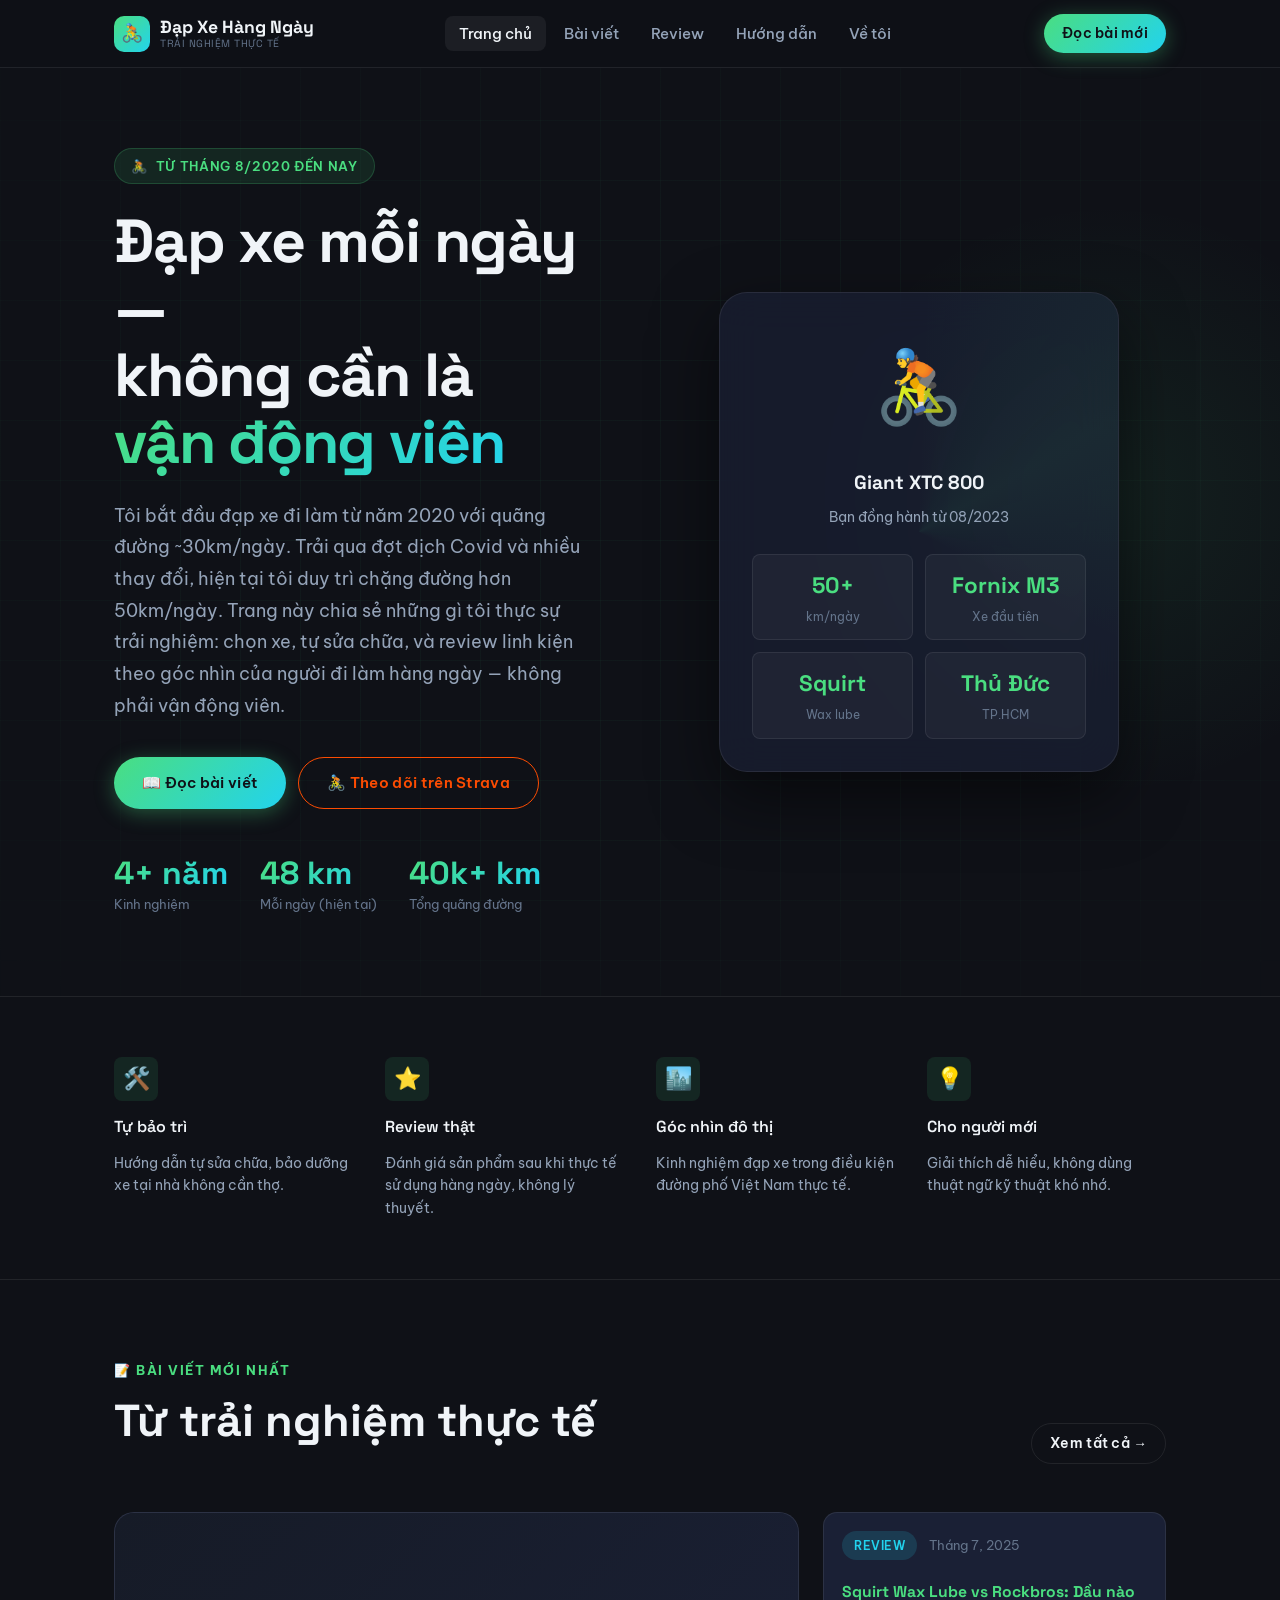
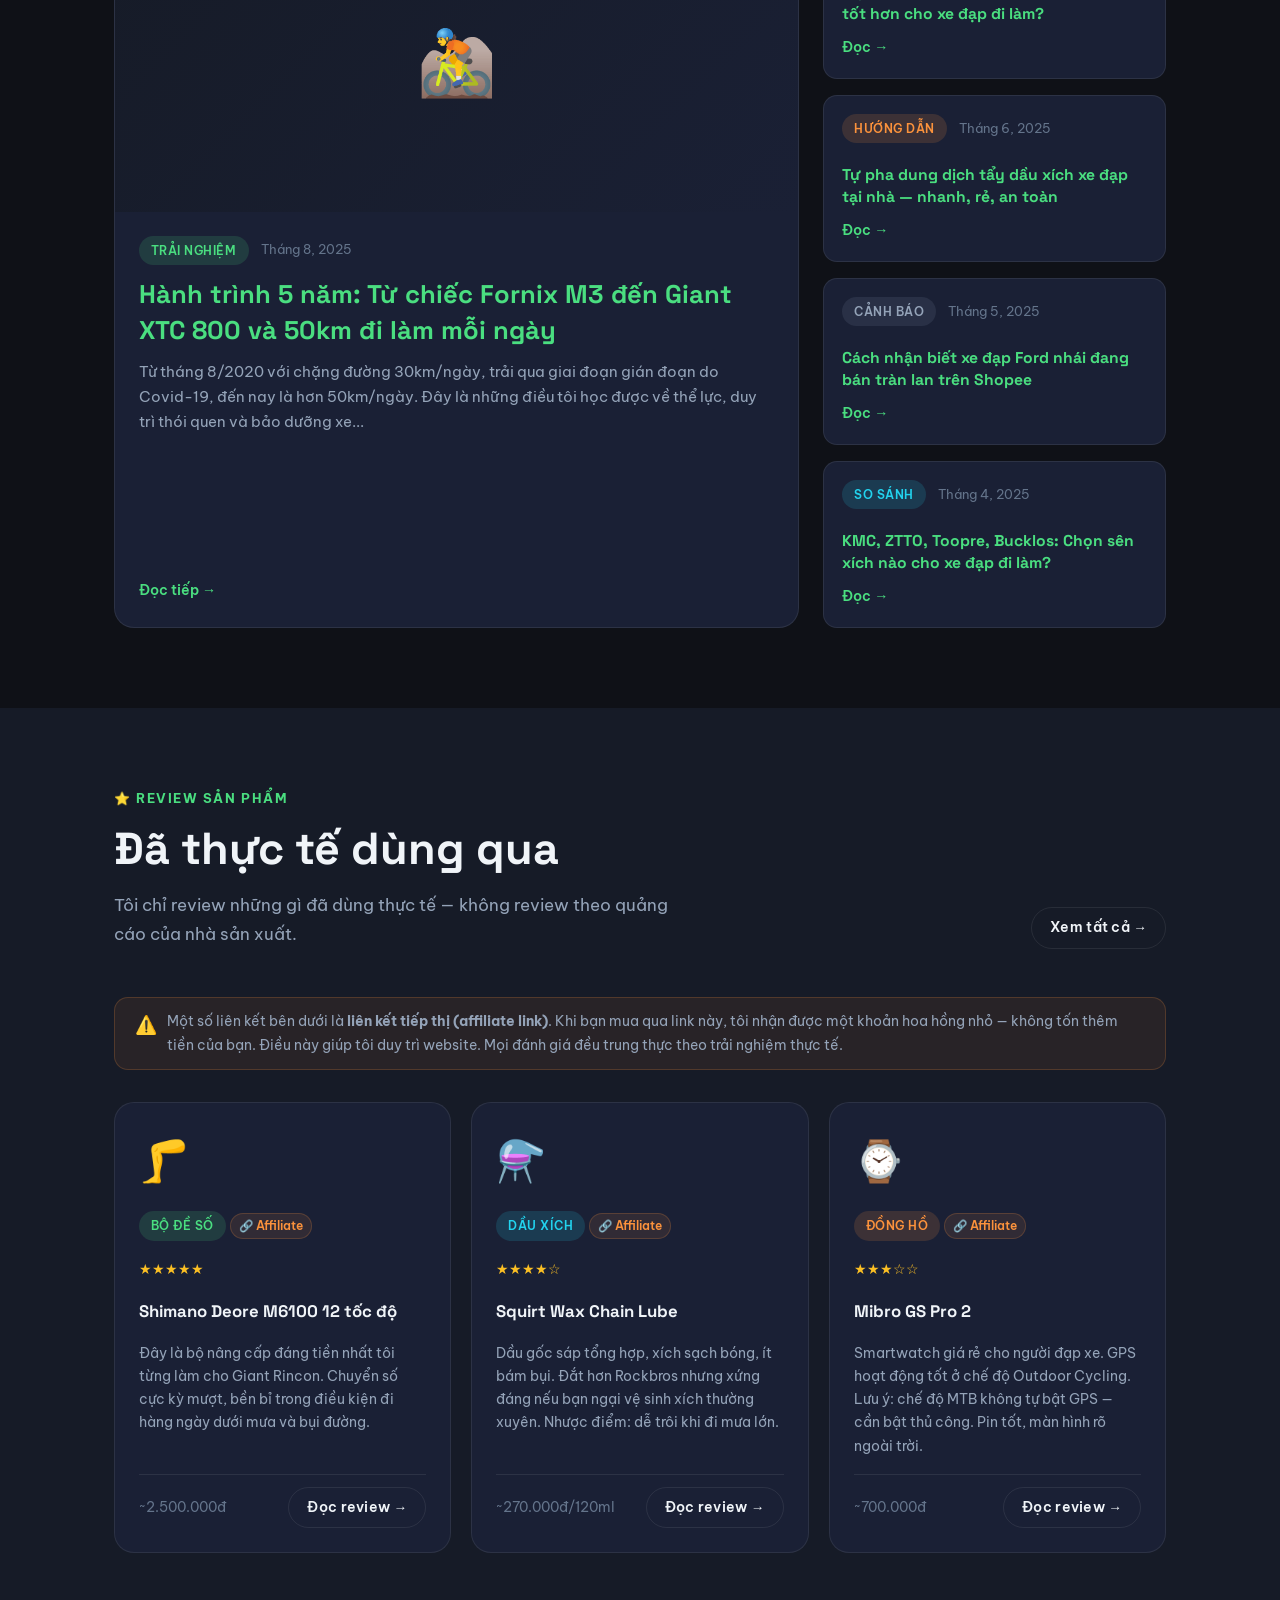
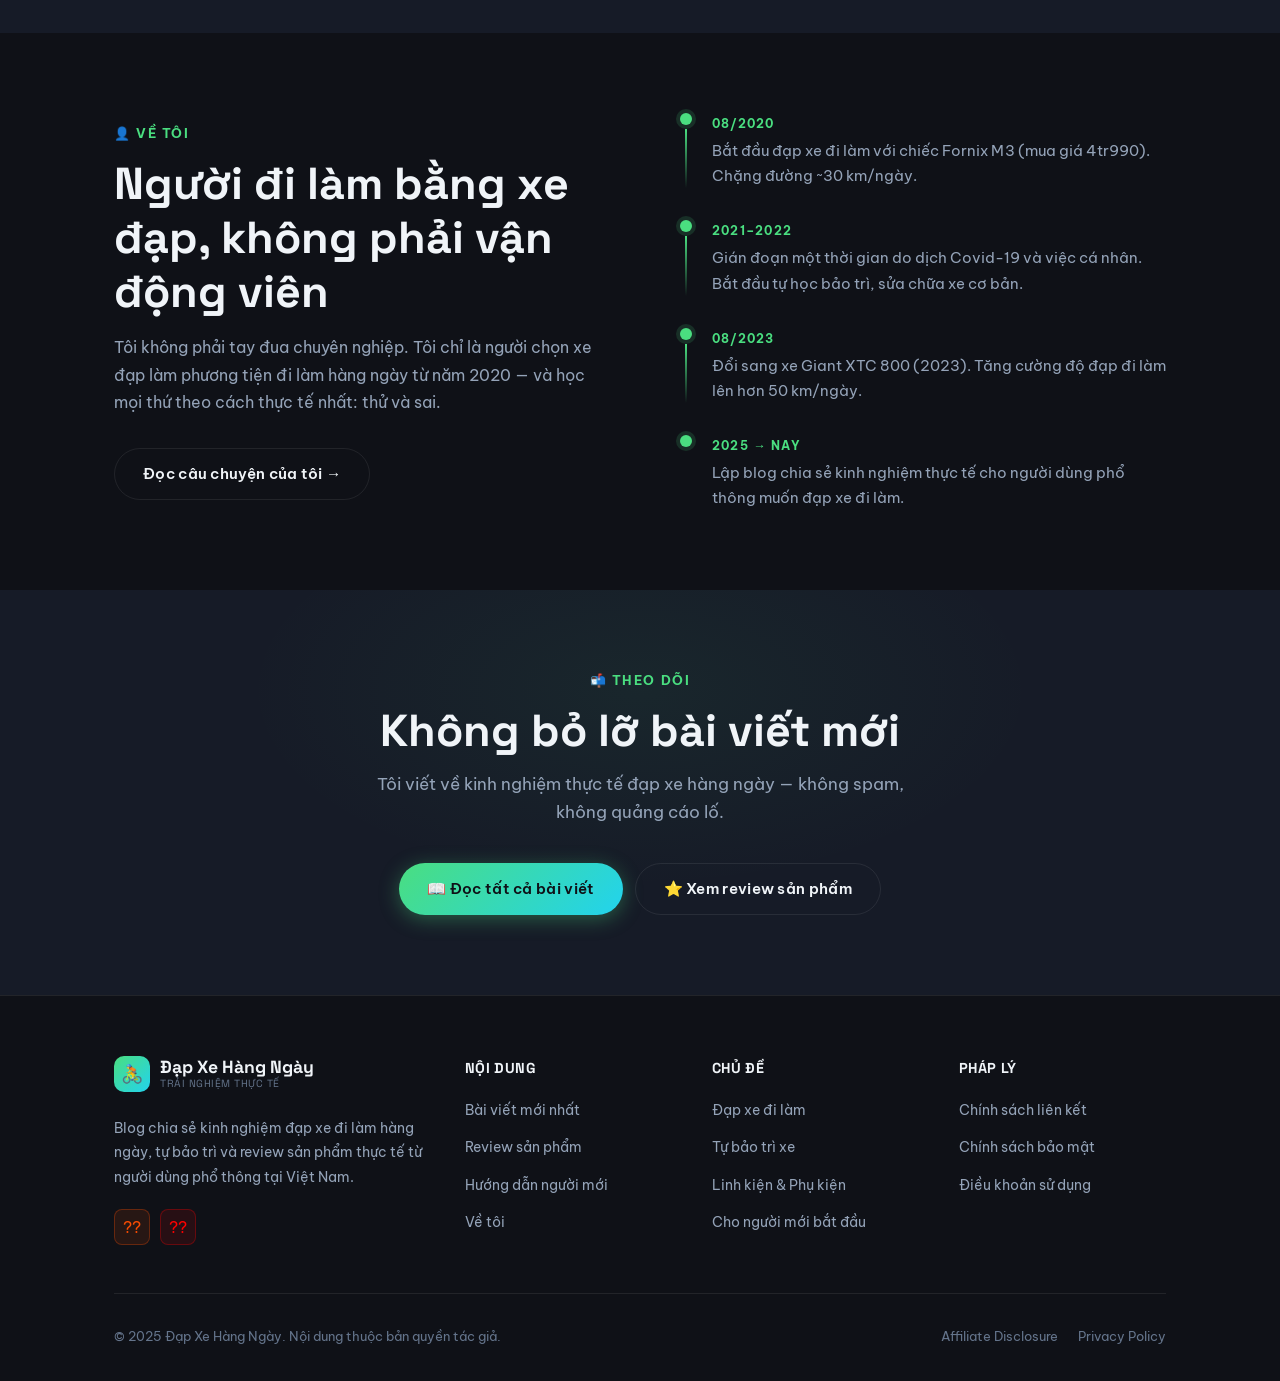
==== commit 579792c8: "Update global footer with YouTube channel link" ====
--- a/index.html
+++ b/index.html
@@ -393,9 +393,9 @@
           </div>
         </a>
         <p class="footer-brand-desc">Blog chia sẻ kinh nghiệm đạp xe đi làm hàng ngày, tự bảo trì và review sản phẩm thực tế từ người dùng phổ thông tại Việt Nam.</p>
-        <div class="footer-social">
-          <a href="https://strava.app.link/f4afHtrCl5b" target="_blank" rel="noopener noreferrer" aria-label="Strava" title="Strava" style="color:#fc4c02; border-color:rgba(252,76,2,0.3); background:rgba(252,76,2,0.1);">🚴</a>
-          <a href="#" aria-label="Facebook" title="Facebook">📘</a>
+                <div class="footer-social">
+          <a href="https://strava.app.link/f4afHtrCl5b" target="_blank" rel="noopener noreferrer" aria-label="Strava" title="Strava" style="color:#fc4c02; border-color:rgba(252,76,2,0.3); background:rgba(252,76,2,0.1);">??</a>
+          <a href="https://www.youtube.com/channel/UCYVFktTWsTMPL3I8nPLs-sw" target="_blank" rel="noopener noreferrer" aria-label="YouTube" title="YouTube" style="color:#FF0000; border-color:rgba(255,0,0,0.3); background:rgba(255,0,0,0.1);">??</a>
         </div>
       </div>
 
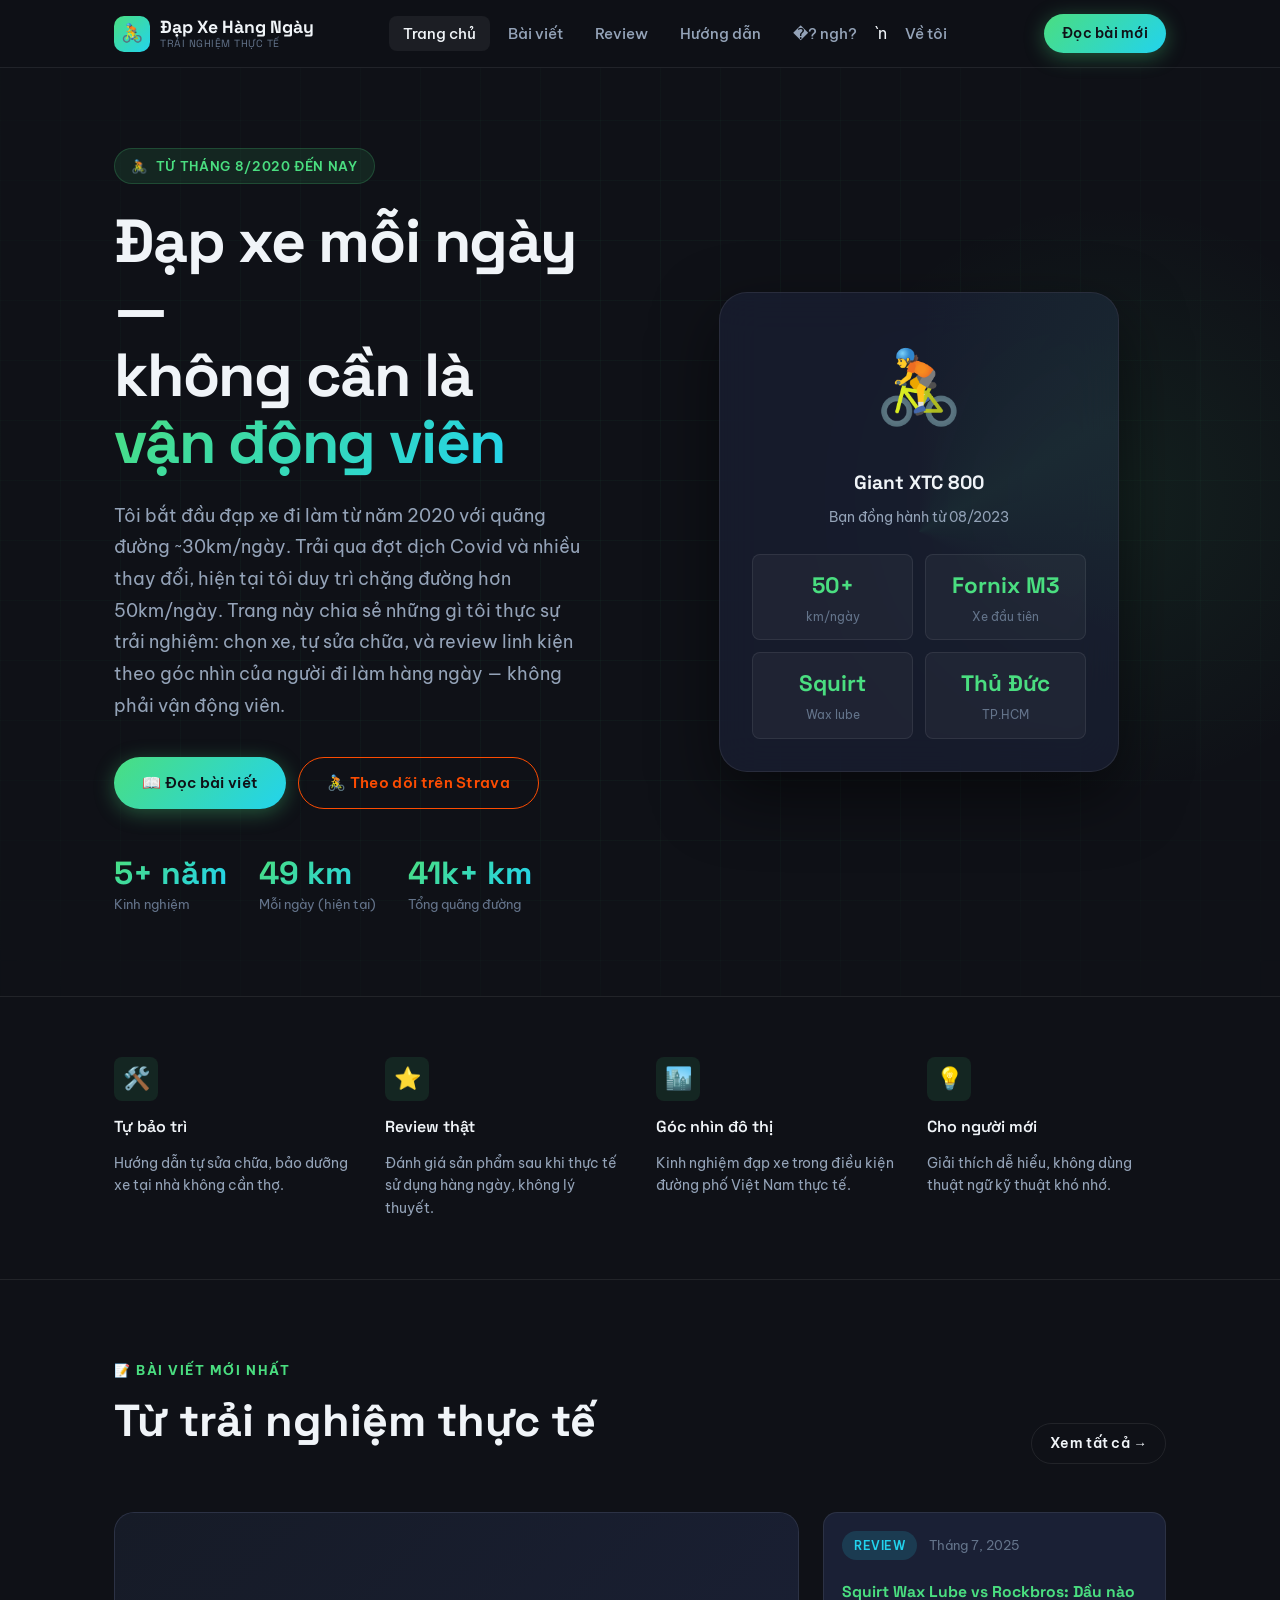
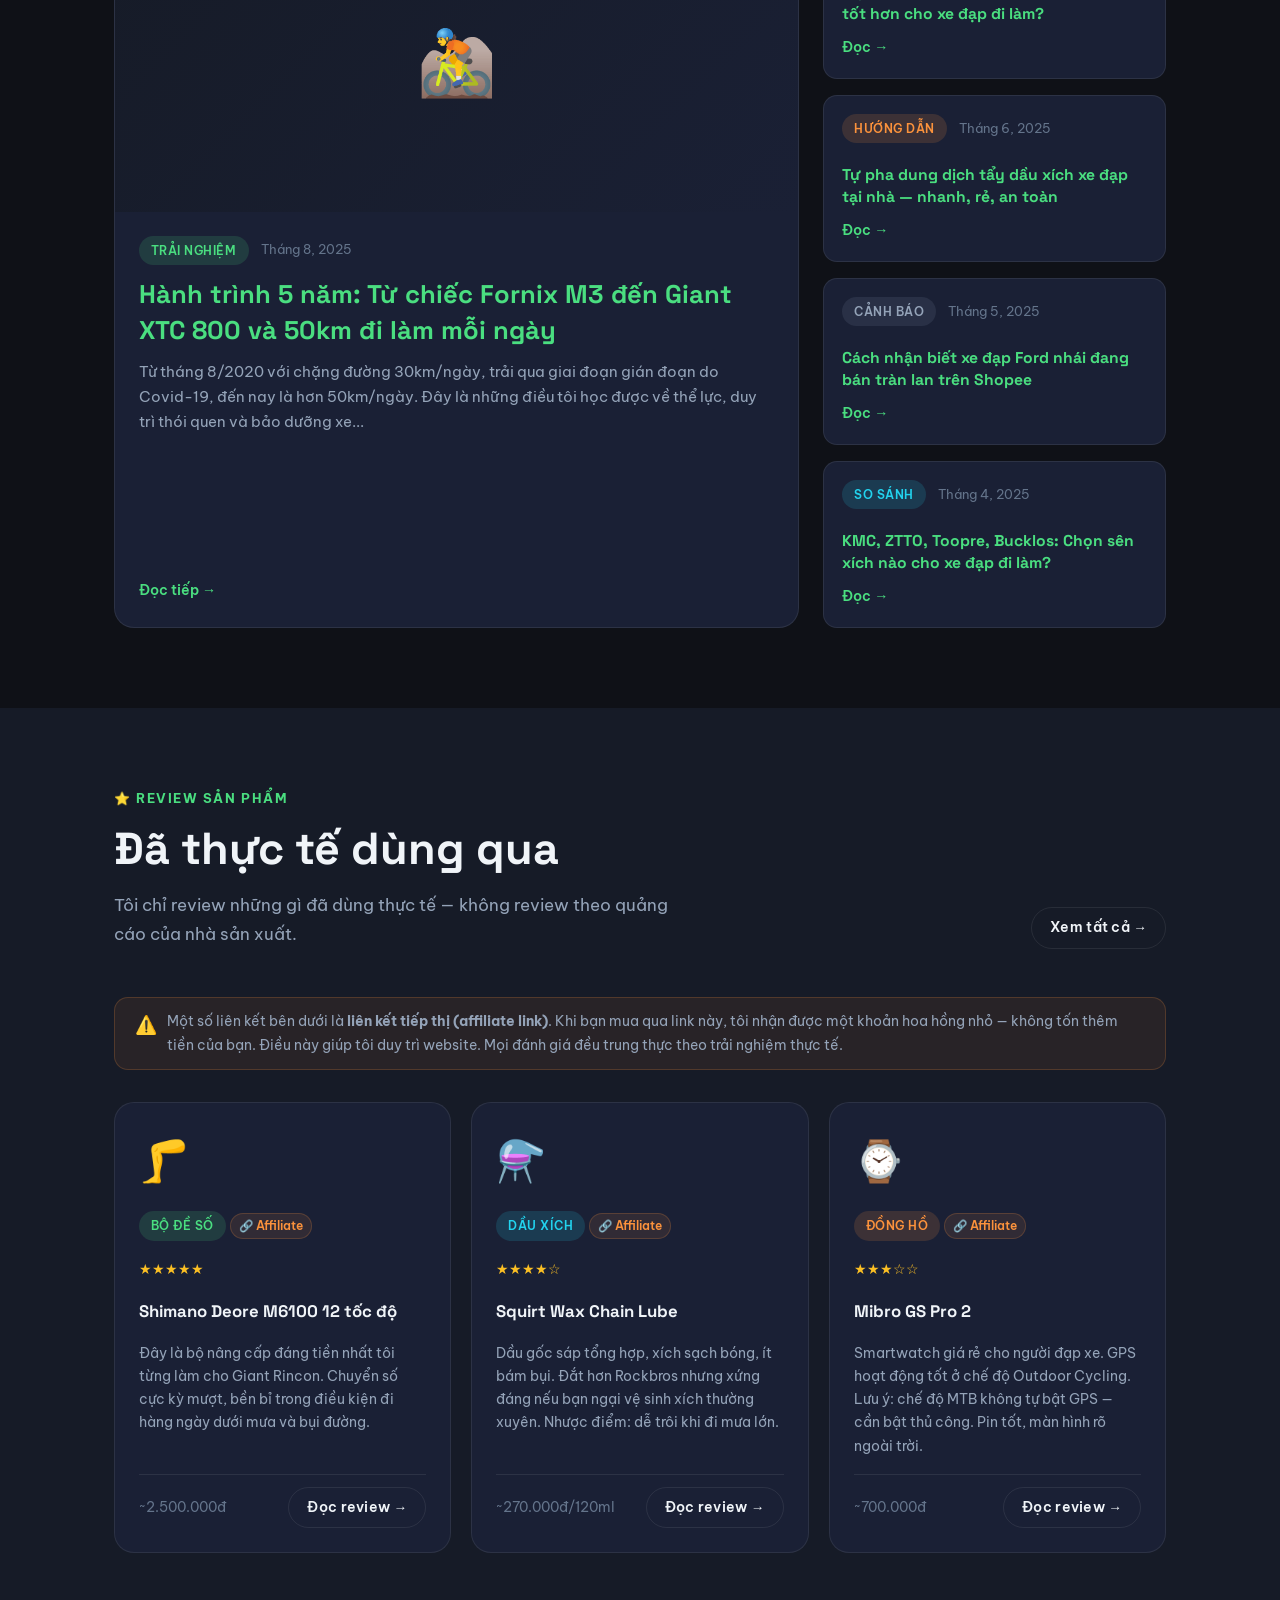
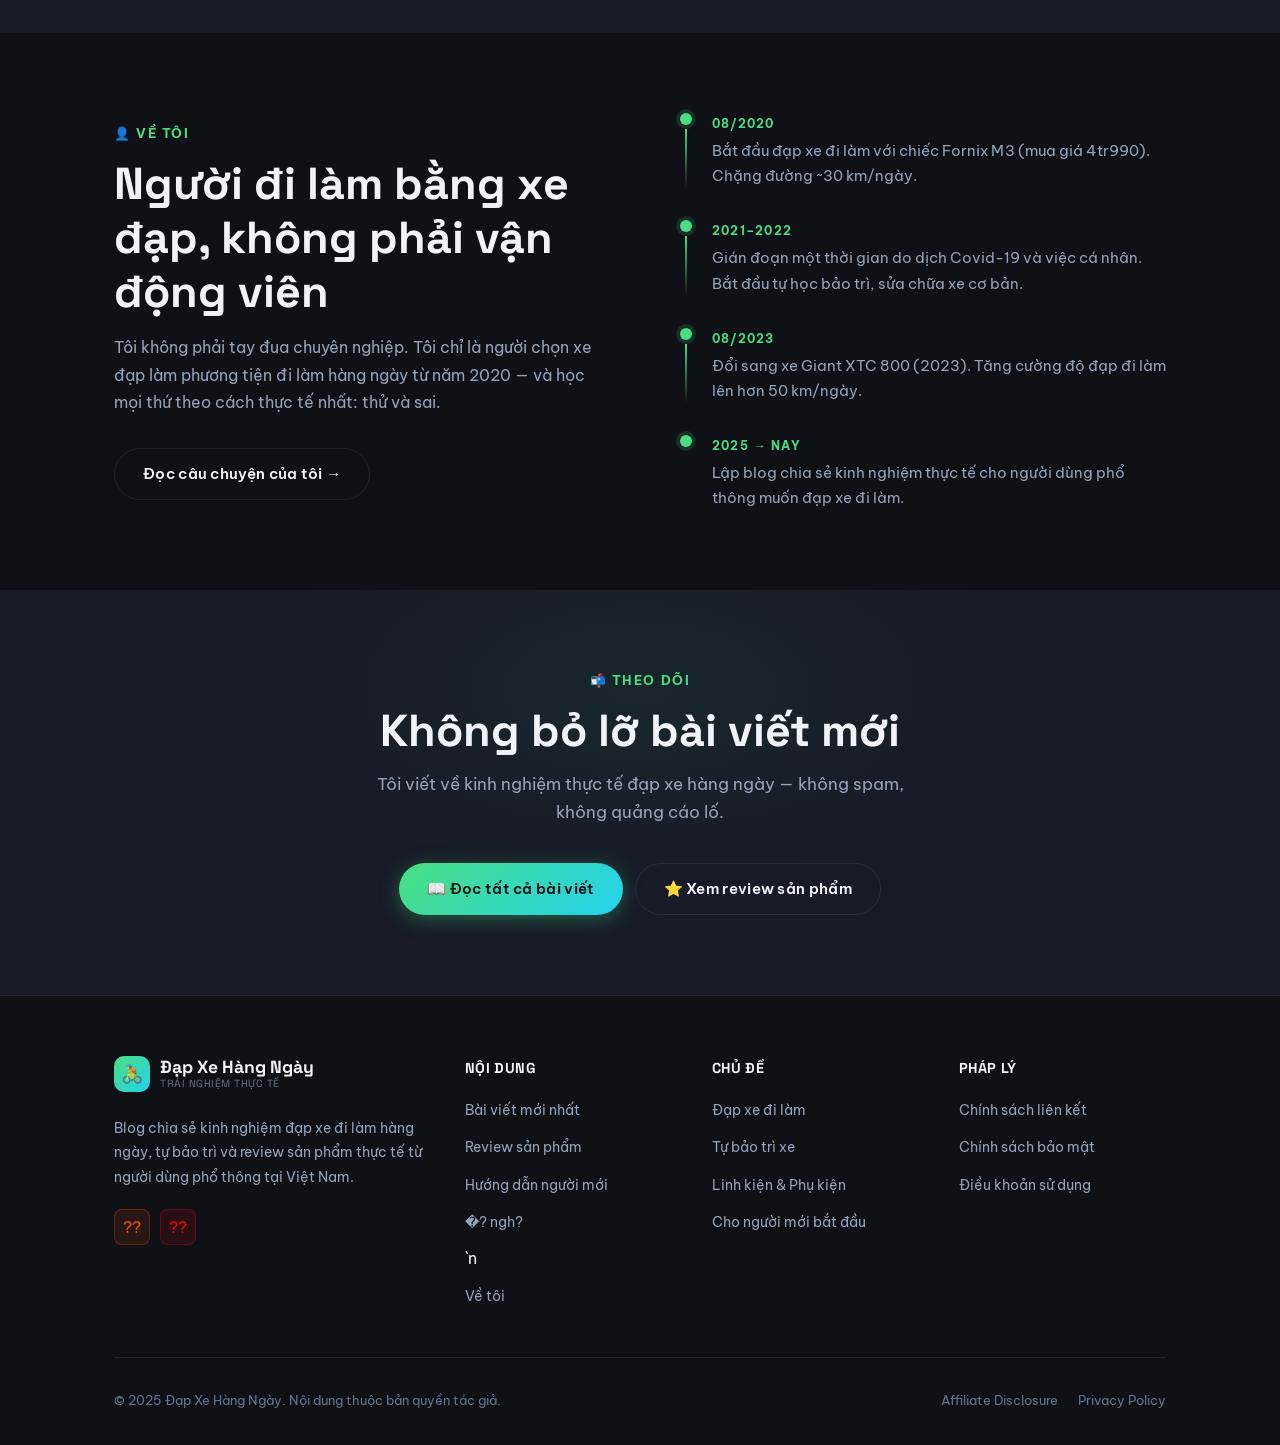
==== commit 2bf48175: "Add Gear page with reviews and update navigation" ====
--- a/index.html
+++ b/index.html
@@ -30,7 +30,7 @@
       <li><a href="blog.html">Bài viết</a></li>
       <li><a href="reviews.html">Review</a></li>
       <li><a href="guides.html">Hướng dẫn</a></li>
-      <li><a href="about.html">Về tôi</a></li>
+      <li><a href="gear.html">�? ngh?</a></li>`n        <li><a href="about.html">Về tôi</a></li>
     </ul>
 
     <a href="blog.html" class="btn btn-primary btn-sm nav-cta">Đọc bài mới</a>
@@ -406,7 +406,7 @@
           <li><a href="blog.html">Bài viết mới nhất</a></li>
           <li><a href="reviews.html">Review sản phẩm</a></li>
           <li><a href="guides.html">Hướng dẫn người mới</a></li>
-          <li><a href="about.html">Về tôi</a></li>
+          <li><a href="gear.html">�? ngh?</a></li>`n        <li><a href="about.html">Về tôi</a></li>
         </ul>
       </div>
 
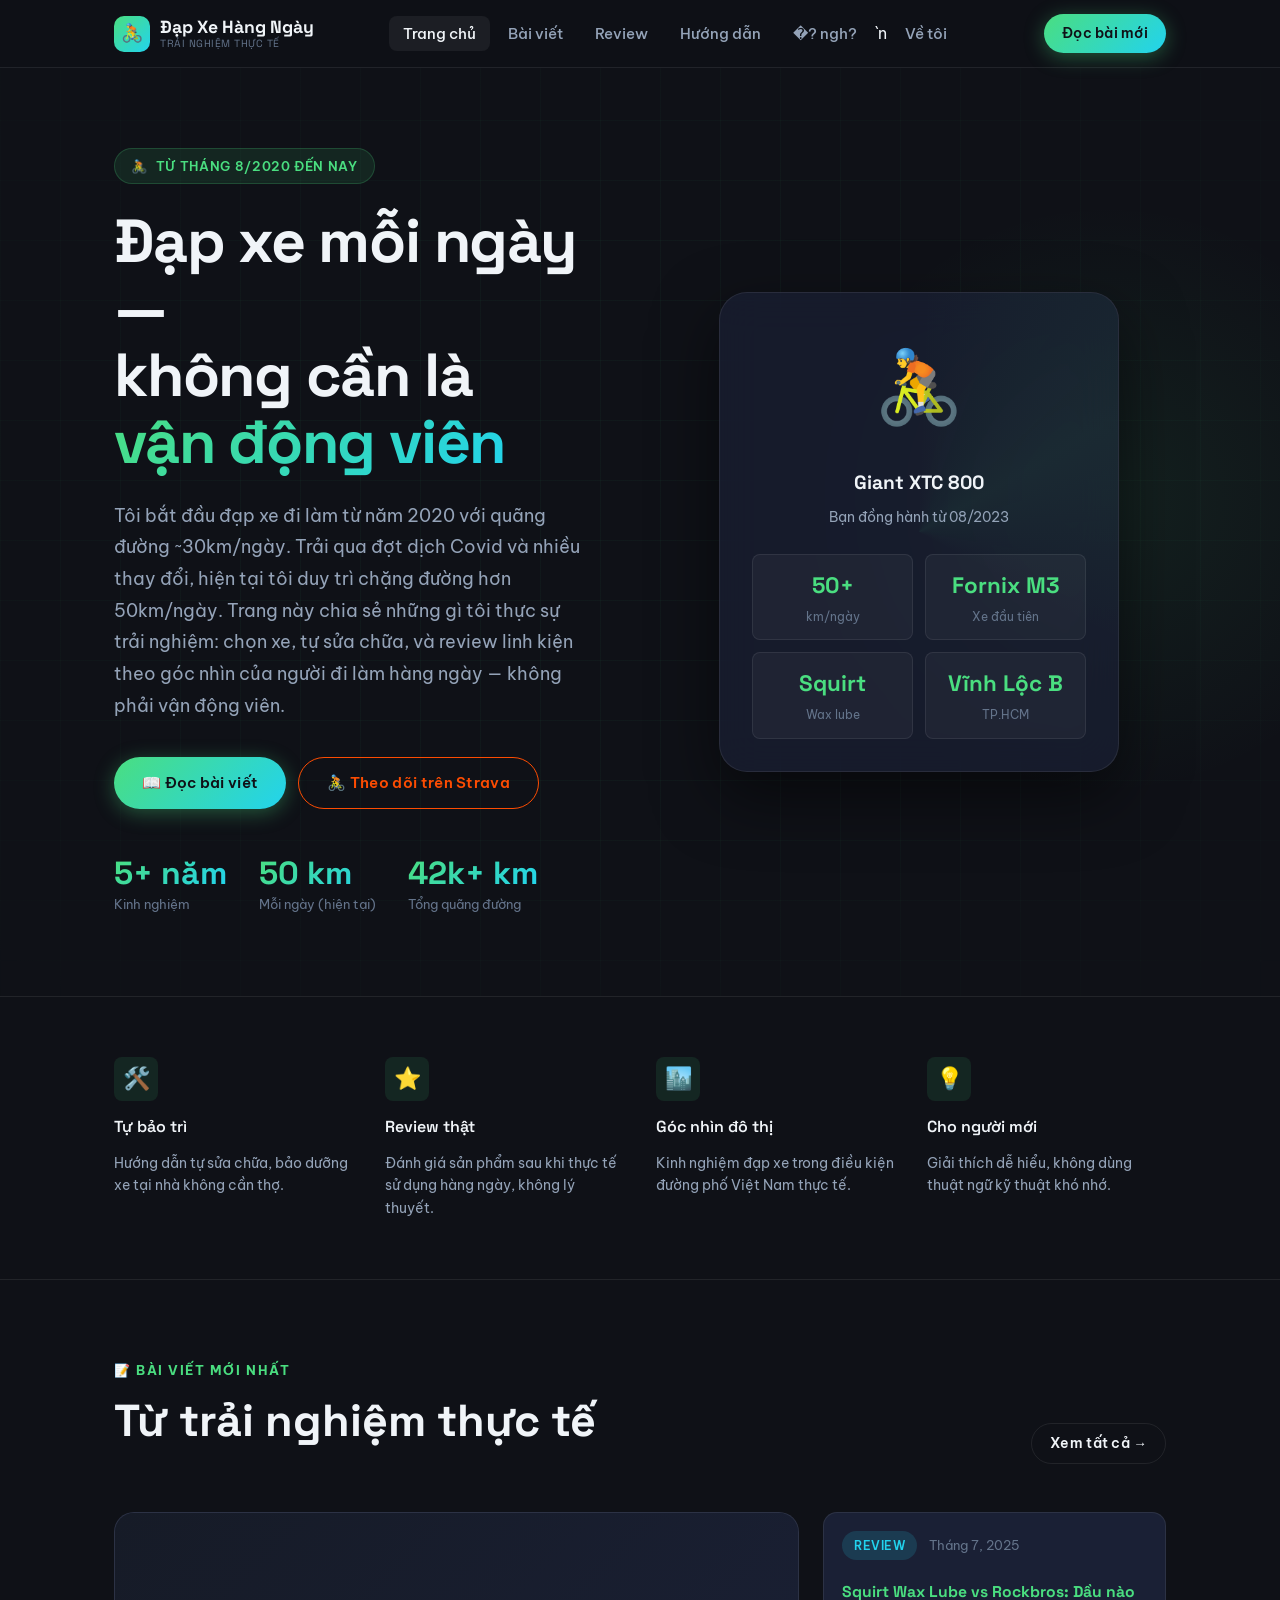
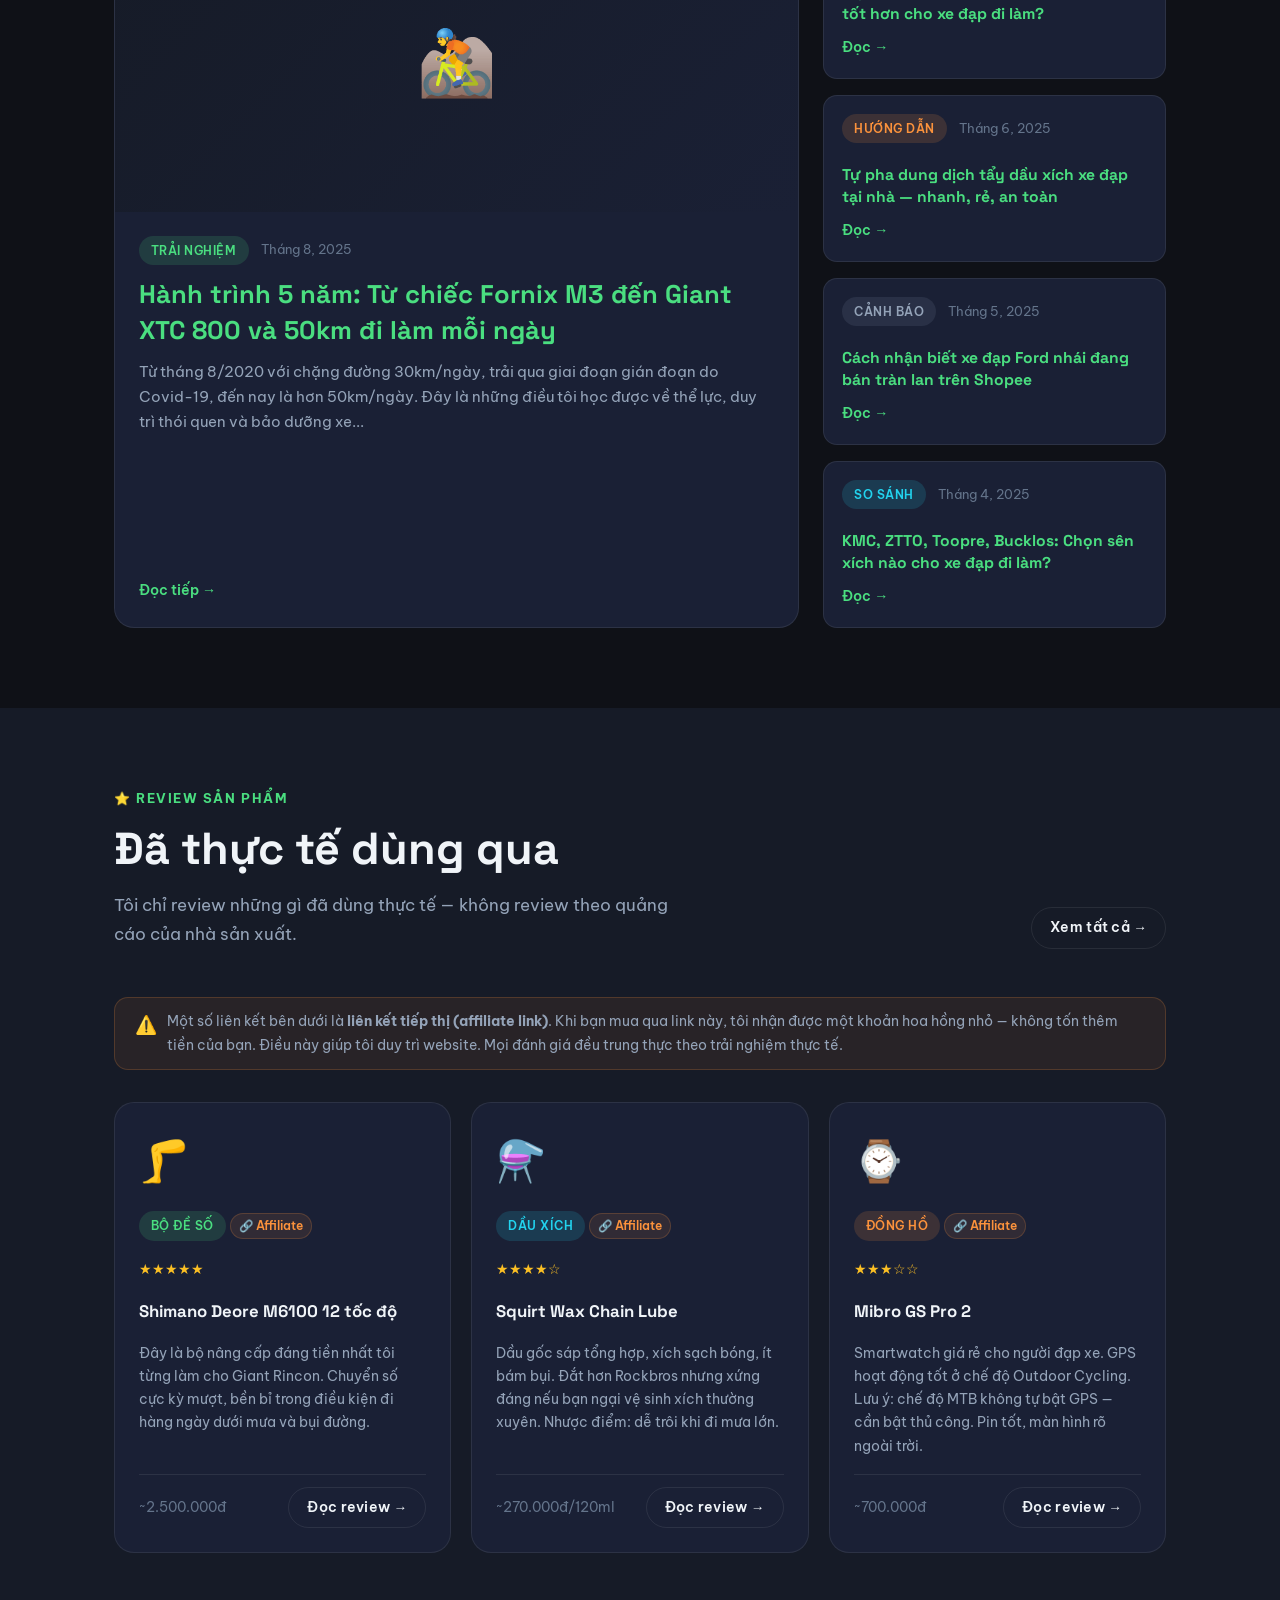
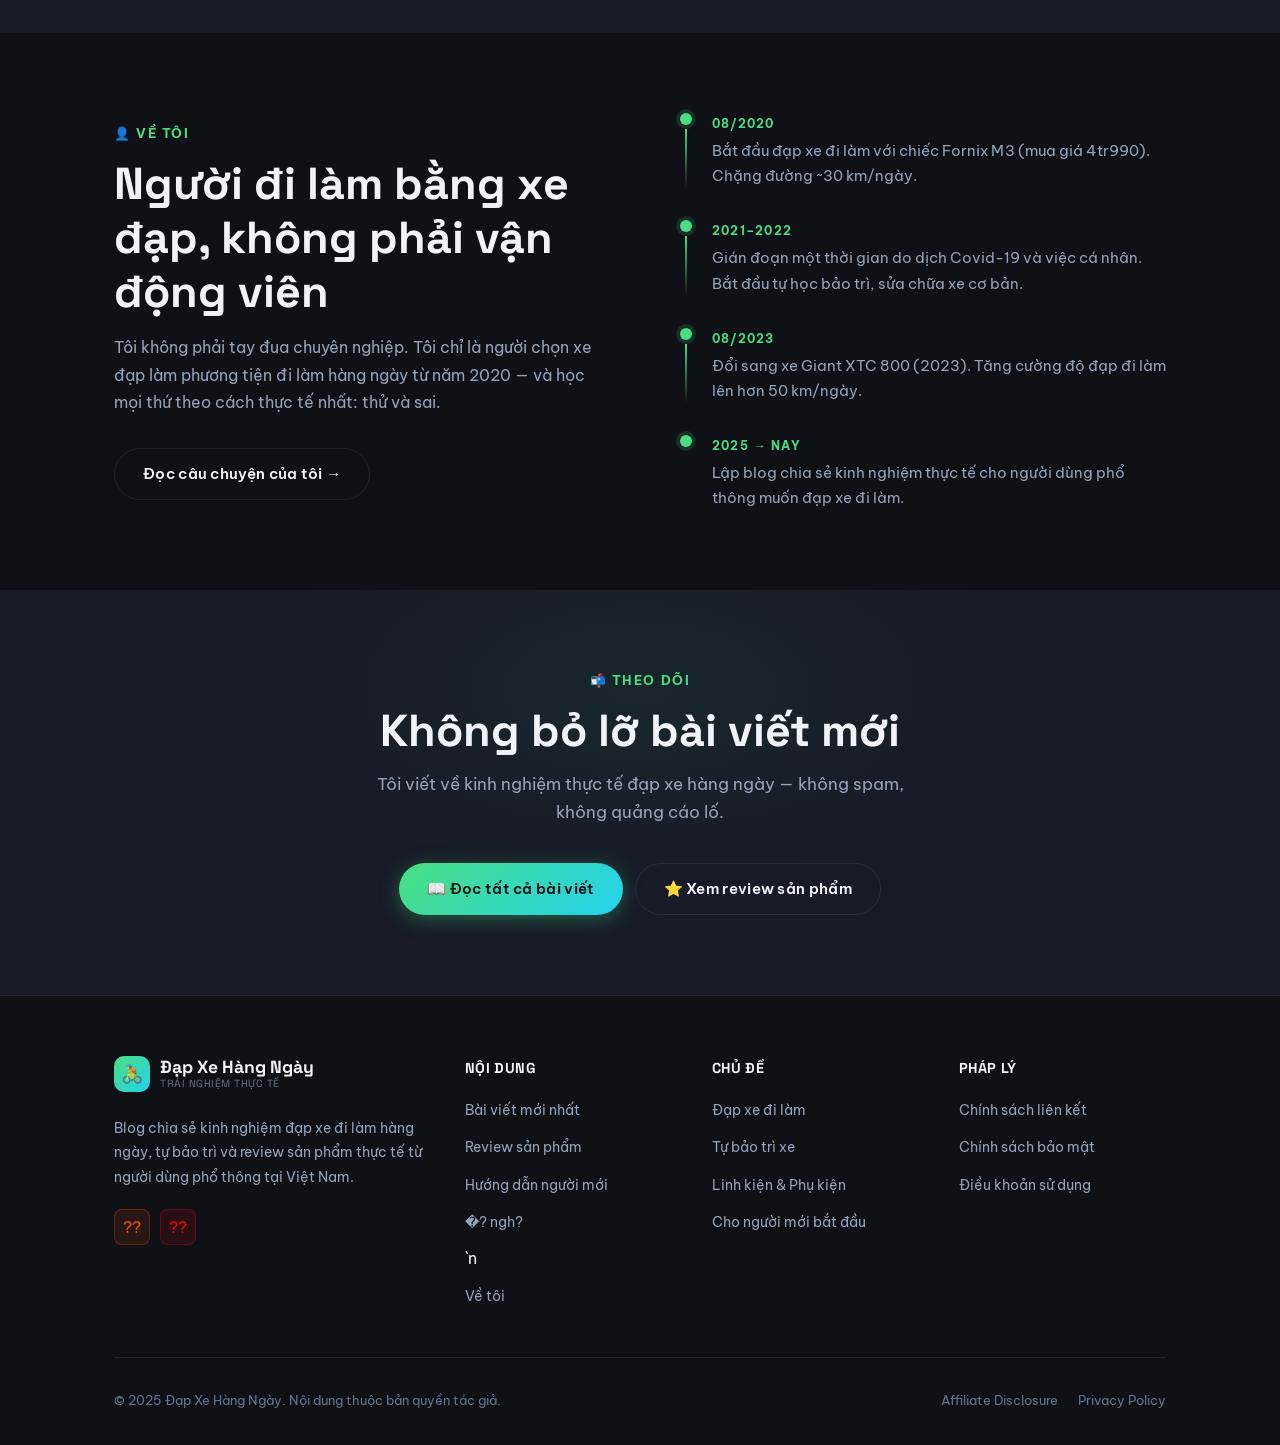
==== commit 24010e87: "update update" ====
--- a/index.html
+++ b/index.html
@@ -1,450 +1,484 @@
 <!DOCTYPE html>
 <html lang="vi">
+
 <head>
   <meta charset="UTF-8" />
   <meta name="viewport" content="width=device-width, initial-scale=1.0" />
   <title>Đạp Xe Hàng Ngày – Trải nghiệm thực tế từ người đi làm bằng xe đạp</title>
-  <meta name="description" content="Blog chia sẻ kinh nghiệm đạp xe đi làm 50km/ngày, tự bảo trì xe, review linh kiện và phụ kiện xe đạp dành cho người dùng phổ thông tại Việt Nam." />
-  <meta name="keywords" content="đạp xe đi làm, xe đạp hàng ngày, review xe đạp, bảo trì xe đạp, Giant Rincon, commuter cycling" />
+  <meta name="description"
+    content="Blog chia sẻ kinh nghiệm đạp xe đi làm 50km/ngày, tự bảo trì xe, review linh kiện và phụ kiện xe đạp dành cho người dùng phổ thông tại Việt Nam." />
+  <meta name="keywords"
+    content="đạp xe đi làm, xe đạp hàng ngày, review xe đạp, bảo trì xe đạp, Giant Rincon, commuter cycling" />
   <meta property="og:title" content="Đạp Xe Hàng Ngày" />
-  <meta property="og:description" content="Kinh nghiệm thực tế đạp xe đi làm mỗi ngày — không phải vận động viên, chỉ là người yêu xe đạp." />
+  <meta property="og:description"
+    content="Kinh nghiệm thực tế đạp xe đi làm mỗi ngày — không phải vận động viên, chỉ là người yêu xe đạp." />
   <meta property="og:type" content="website" />
-  <link rel="icon" href="data:image/svg+xml,<svg xmlns='http://www.w3.org/2000/svg' viewBox='0 0 100 100'><text y='.9em' font-size='90'>🚴</text></svg>" />
+  <link rel="icon"
+    href="data:image/svg+xml,<svg xmlns='http://www.w3.org/2000/svg' viewBox='0 0 100 100'><text y='.9em' font-size='90'>🚴</text></svg>" />
   <link rel="stylesheet" href="css/style.css" />
 </head>
+
 <body>
 
-<!-- ========== NAVBAR ========== -->
-<nav class="navbar" role="navigation" aria-label="Menu chính">
-  <div class="container nav-inner">
-    <a href="index.html" class="nav-logo" aria-label="Về trang chủ Đạp Xe Hàng Ngày">
-      <div class="nav-logo-icon">🚴</div>
-      <div class="nav-logo-text">
-        Đạp Xe Hàng Ngày
-        <span class="nav-logo-sub">Trải nghiệm thực tế</span>
-      </div>
-    </a>
-
-    <ul class="nav-links" role="list">
-      <li><a href="index.html" class="active">Trang chủ</a></li>
-      <li><a href="blog.html">Bài viết</a></li>
-      <li><a href="reviews.html">Review</a></li>
-      <li><a href="guides.html">Hướng dẫn</a></li>
-      <li><a href="gear.html">�? ngh?</a></li>`n        <li><a href="about.html">Về tôi</a></li>
-    </ul>
-
-    <a href="blog.html" class="btn btn-primary btn-sm nav-cta">Đọc bài mới</a>
-
-    <button class="nav-toggle" id="navToggle" aria-label="Mở menu" aria-expanded="false">
-      <span></span><span></span><span></span>
-    </button>
-  </div>
-</nav>
-
-<nav class="mobile-menu" id="mobileMenu" aria-label="Menu di động">
-  <a href="index.html">🏠 Trang chủ</a>
-  <a href="blog.html">📝 Bài viết</a>
-  <a href="reviews.html">⭐ Review sản phẩm</a>
-  <a href="guides.html">📚 Hướng dẫn</a>
-  <a href="about.html">👤 Về tôi</a>
-  <a href="legal/disclosure.html">⚖️ Chính sách liên kết</a>
-</nav>
-
-<!-- ========== HERO ========== -->
-<section class="hero" id="hero">
-  <div class="container">
-    <div class="hero-content">
-      <!-- Left: Text -->
-      <div class="hero-text">
-        <div class="hero-eyebrow">
-          <span>🚴</span> Từ tháng 8/2020 đến nay
-        </div>
-
-        <h1 class="hero-title">
-          Đạp xe mỗi ngày —<br />
-          không cần là<br />
-          <span class="highlight">vận động viên</span>
-        </h1>
-
-        <p class="hero-desc">
-          Tôi bắt đầu đạp xe đi làm từ năm 2020 với quãng đường ~30km/ngày. Trải qua đợt dịch Covid và nhiều thay đổi, hiện tại tôi duy trì chặng đường hơn 50km/ngày. Trang này chia sẻ những gì tôi thực sự trải nghiệm: chọn xe, tự sửa chữa, và review linh kiện theo góc nhìn của người đi làm hàng ngày — không phải vận động viên.
+  <!-- ========== NAVBAR ========== -->
+  <nav class="navbar" role="navigation" aria-label="Menu chính">
+    <div class="container nav-inner">
+      <a href="index.html" class="nav-logo" aria-label="Về trang chủ Đạp Xe Hàng Ngày">
+        <div class="nav-logo-icon">🚴</div>
+        <div class="nav-logo-text">
+          Đạp Xe Hàng Ngày
+          <span class="nav-logo-sub">Trải nghiệm thực tế</span>
+        </div>
+      </a>
+
+      <ul class="nav-links" role="list">
+        <li><a href="index.html" class="active">Trang chủ</a></li>
+        <li><a href="blog.html">Bài viết</a></li>
+        <li><a href="reviews.html">Review</a></li>
+        <li><a href="guides.html">Hướng dẫn</a></li>
+        <li><a href="gear.html">�? ngh?</a></li>`n <li><a href="about.html">Về tôi</a></li>
+      </ul>
+
+      <a href="blog.html" class="btn btn-primary btn-sm nav-cta">Đọc bài mới</a>
+
+      <button class="nav-toggle" id="navToggle" aria-label="Mở menu" aria-expanded="false">
+        <span></span><span></span><span></span>
+      </button>
+    </div>
+  </nav>
+
+  <nav class="mobile-menu" id="mobileMenu" aria-label="Menu di động">
+    <a href="index.html">🏠 Trang chủ</a>
+    <a href="blog.html">📝 Bài viết</a>
+    <a href="reviews.html">⭐ Review sản phẩm</a>
+    <a href="guides.html">📚 Hướng dẫn</a>
+    <a href="about.html">👤 Về tôi</a>
+    <a href="legal/disclosure.html">⚖️ Chính sách liên kết</a>
+  </nav>
+
+  <!-- ========== HERO ========== -->
+  <section class="hero" id="hero">
+    <div class="container">
+      <div class="hero-content">
+        <!-- Left: Text -->
+        <div class="hero-text">
+          <div class="hero-eyebrow">
+            <span>🚴</span> Từ tháng 8/2020 đến nay
+          </div>
+
+          <h1 class="hero-title">
+            Đạp xe mỗi ngày —<br />
+            không cần là<br />
+            <span class="highlight">vận động viên</span>
+          </h1>
+
+          <p class="hero-desc">
+            Tôi bắt đầu đạp xe đi làm từ năm 2020 với quãng đường ~30km/ngày. Trải qua đợt dịch Covid và nhiều thay đổi,
+            hiện tại tôi duy trì chặng đường hơn 50km/ngày. Trang này chia sẻ những gì tôi thực sự trải nghiệm: chọn xe,
+            tự sửa chữa, và review linh kiện theo góc nhìn của người đi làm hàng ngày — không phải vận động viên.
+          </p>
+
+          <div class="hero-cta">
+            <a href="blog.html" class="btn btn-primary" id="hero-read-btn">
+              📖 Đọc bài viết
+            </a>
+            <a href="https://strava.app.link/f4afHtrCl5b" target="_blank" rel="noopener noreferrer"
+              class="btn btn-outline" style="border-color:#fc4c02; color:#fc4c02;">
+              🚴 Theo dõi trên Strava
+            </a>
+          </div>
+
+          <div class="hero-stats">
+            <div class="hero-stat-item">
+              <span class="hero-stat-number" data-target="5" data-suffix="+ năm">0</span>
+              <span class="hero-stat-label">Kinh nghiệm</span>
+            </div>
+            <div class="hero-stat-item">
+              <span class="hero-stat-number" data-target="50" data-suffix=" km">0</span>
+              <span class="hero-stat-label">Mỗi ngày (hiện tại)</span>
+            </div>
+            <div class="hero-stat-item">
+              <span class="hero-stat-number" data-target="42" data-suffix="k+ km">0</span>
+              <span class="hero-stat-label">Tổng quãng đường</span>
+            </div>
+          </div>
+        </div>
+
+        <!-- Right: Visual Card -->
+        <div class="hero-visual">
+          <div class="hero-bike-card">
+            <div class="bike-card-inner">
+              <div class="bike-emoji">🚴</div>
+              <div class="bike-card-title">Giant XTC 800</div>
+              <div class="bike-card-sub">Bạn đồng hành từ 08/2023</div>
+
+              <div class="bike-card-stats">
+                <div class="bike-mini-stat">
+                  <div class="bike-mini-stat-val">50+</div>
+                  <div class="bike-mini-stat-label">km/ngày</div>
+                </div>
+                <div class="bike-mini-stat">
+                  <div class="bike-mini-stat-val">Fornix M3</div>
+                  <div class="bike-mini-stat-label">Xe đầu tiên</div>
+                </div>
+                <div class="bike-mini-stat">
+                  <div class="bike-mini-stat-val">Squirt</div>
+                  <div class="bike-mini-stat-label">Wax lube</div>
+                </div>
+                <div class="bike-mini-stat">
+                  <div class="bike-mini-stat-val">Vĩnh Lộc B</div>
+                  <div class="bike-mini-stat-label">TP.HCM</div>
+                </div>
+              </div>
+            </div>
+          </div>
+        </div>
+      </div>
+    </div>
+  </section>
+
+  <!-- ========== FEATURES STRIP ========== -->
+  <section class="features-strip">
+    <div class="container">
+      <div class="features-grid">
+        <div class="feature-item reveal">
+          <div class="feature-icon">🛠️</div>
+          <div class="feature-title">Tự bảo trì</div>
+          <div class="feature-desc">Hướng dẫn tự sửa chữa, bảo dưỡng xe tại nhà không cần thợ.</div>
+        </div>
+        <div class="feature-item reveal">
+          <div class="feature-icon">⭐</div>
+          <div class="feature-title">Review thật</div>
+          <div class="feature-desc">Đánh giá sản phẩm sau khi thực tế sử dụng hàng ngày, không lý thuyết.</div>
+        </div>
+        <div class="feature-item reveal">
+          <div class="feature-icon">🏙️</div>
+          <div class="feature-title">Góc nhìn đô thị</div>
+          <div class="feature-desc">Kinh nghiệm đạp xe trong điều kiện đường phố Việt Nam thực tế.</div>
+        </div>
+        <div class="feature-item reveal">
+          <div class="feature-icon">💡</div>
+          <div class="feature-title">Cho người mới</div>
+          <div class="feature-desc">Giải thích dễ hiểu, không dùng thuật ngữ kỹ thuật khó nhớ.</div>
+        </div>
+      </div>
+    </div>
+  </section>
+
+  <!-- ========== LATEST POSTS ========== -->
+  <section class="posts-section" id="bai-viet">
+    <div class="container">
+      <div class="section-header">
+        <div>
+          <div class="section-label">📝 Bài viết mới nhất</div>
+          <h2 class="section-title">Từ trải nghiệm thực tế</h2>
+        </div>
+        <a href="blog.html" class="btn btn-outline btn-sm">Xem tất cả →</a>
+      </div>
+
+      <div class="posts-grid">
+        <!-- Featured post -->
+        <article class="post-card featured reveal">
+          <div class="post-card-thumb">
+            <div class="post-card-thumb-placeholder">🚵</div>
+          </div>
+          <div class="post-card-body">
+            <div class="post-meta">
+              <span class="tag tag-green">Trải nghiệm</span>
+              <span class="post-date">Tháng 8, 2025</span>
+            </div>
+            <h3 class="post-title">
+              <a href="posts/5-nam-dap-xe-di-lam.html">Hành trình 5 năm: Từ chiếc Fornix M3 đến Giant XTC 800 và 50km đi
+                làm mỗi ngày</a>
+            </h3>
+            <p class="post-excerpt">
+              Từ tháng 8/2020 với chặng đường 30km/ngày, trải qua giai đoạn gián đoạn do Covid-19, đến nay là hơn
+              50km/ngày. Đây là những điều tôi học được về thể lực, duy trì thói quen và bảo dưỡng xe...
+            </p>
+            <a href="posts/5-nam-dap-xe-di-lam.html" class="post-read-more">Đọc tiếp →</a>
+          </div>
+        </article>
+
+        <!-- Sidebar posts -->
+        <div class="posts-sidebar">
+          <article class="post-card-mini reveal">
+            <div class="post-meta">
+              <span class="tag tag-cyan">Review</span>
+              <span class="post-date">Tháng 7, 2025</span>
+            </div>
+            <h3 class="post-title">
+              <a href="posts/squirt-vs-rockbros-lube.html">Squirt Wax Lube vs Rockbros: Dầu nào tốt hơn cho xe đạp đi
+                làm?</a>
+            </h3>
+            <a href="posts/squirt-vs-rockbros-lube.html" class="post-read-more">Đọc →</a>
+          </article>
+
+          <article class="post-card-mini reveal">
+            <div class="post-meta">
+              <span class="tag tag-orange">Hướng dẫn</span>
+              <span class="post-date">Tháng 6, 2025</span>
+            </div>
+            <h3 class="post-title">
+              <a href="posts/tu-pha-degreaser.html">Tự pha dung dịch tẩy dầu xích xe đạp tại nhà — nhanh, rẻ, an
+                toàn</a>
+            </h3>
+            <a href="posts/tu-pha-degreaser.html" class="post-read-more">Đọc →</a>
+          </article>
+
+          <article class="post-card-mini reveal">
+            <div class="post-meta">
+              <span class="tag tag-gray">Cảnh báo</span>
+              <span class="post-date">Tháng 5, 2025</span>
+            </div>
+            <h3 class="post-title">
+              <a href="posts/xe-ford-nhai-shopee.html">Cách nhận biết xe đạp Ford nhái đang bán tràn lan trên Shopee</a>
+            </h3>
+            <a href="posts/xe-ford-nhai-shopee.html" class="post-read-more">Đọc →</a>
+          </article>
+
+          <article class="post-card-mini reveal">
+            <div class="post-meta">
+              <span class="tag tag-cyan">So sánh</span>
+              <span class="post-date">Tháng 4, 2025</span>
+            </div>
+            <h3 class="post-title">
+              <a href="posts/sen-xich-kmc-vs-ztto.html">KMC, ZTTO, Toopre, Bucklos: Chọn sên xích nào cho xe đạp đi
+                làm?</a>
+            </h3>
+            <a href="posts/sen-xich-kmc-vs-ztto.html" class="post-read-more">Đọc →</a>
+          </article>
+        </div>
+      </div>
+    </div>
+  </section>
+
+  <!-- ========== REVIEWS SECTION ========== -->
+  <section class="reviews-section" id="review">
+    <div class="container">
+      <div class="section-header reveal">
+        <div>
+          <div class="section-label">⭐ Review sản phẩm</div>
+          <h2 class="section-title">Đã thực tế dùng qua</h2>
+          <p class="section-subtitle">Tôi chỉ review những gì đã dùng thực tế — không review theo quảng cáo của nhà sản
+            xuất.</p>
+        </div>
+        <a href="reviews.html" class="btn btn-outline btn-sm">Xem tất cả →</a>
+      </div>
+
+      <!-- Affiliate disclaimer -->
+      <div class="affiliate-banner reveal">
+        <span class="affiliate-banner-icon">⚠️</span>
+        <span>Một số liên kết bên dưới là <strong>liên kết tiếp thị (affiliate link)</strong>. Khi bạn mua qua link này,
+          tôi nhận được một khoản hoa hồng nhỏ — không tốn thêm tiền của bạn. Điều này giúp tôi duy trì website. Mọi
+          đánh giá đều trung thực theo trải nghiệm thực tế.</span>
+      </div>
+
+      <div class="reviews-grid">
+        <div class="review-card reveal">
+          <div class="review-icon">🦵</div>
+          <div>
+            <span class="tag tag-green">Bộ đề số</span>
+            <span class="affiliate-chip">🔗 Affiliate</span>
+          </div>
+          <div class="review-rating">★★★★★</div>
+          <div class="review-title">Shimano Deore M6100 12 tốc độ</div>
+          <div class="review-desc">Đây là bộ nâng cấp đáng tiền nhất tôi từng làm cho Giant Rincon. Chuyển số cực kỳ
+            mượt, bền bỉ trong điều kiện đi hàng ngày dưới mưa và bụi đường.</div>
+          <div class="review-price-row">
+            <span class="review-price">~2.500.000đ</span>
+            <a href="reviews.html#deore-m6100" class="btn btn-sm btn-outline">Đọc review →</a>
+          </div>
+        </div>
+
+        <div class="review-card reveal">
+          <div class="review-icon">⚗️</div>
+          <div>
+            <span class="tag tag-cyan">Dầu xích</span>
+            <span class="affiliate-chip">🔗 Affiliate</span>
+          </div>
+          <div class="review-rating">★★★★☆</div>
+          <div class="review-title">Squirt Wax Chain Lube</div>
+          <div class="review-desc">Dầu gốc sáp tổng hợp, xích sạch bóng, ít bám bụi. Đắt hơn Rockbros nhưng xứng đáng
+            nếu bạn ngại vệ sinh xích thường xuyên. Nhược điểm: dễ trôi khi đi mưa lớn.</div>
+          <div class="review-price-row">
+            <span class="review-price">~270.000đ/120ml</span>
+            <a href="posts/squirt-vs-rockbros-lube.html" class="btn btn-sm btn-outline">Đọc review →</a>
+          </div>
+        </div>
+
+        <div class="review-card reveal">
+          <div class="review-icon">⌚</div>
+          <div>
+            <span class="tag tag-orange">Đồng hồ</span>
+            <span class="affiliate-chip">🔗 Affiliate</span>
+          </div>
+          <div class="review-rating">★★★☆☆</div>
+          <div class="review-title">Mibro GS Pro 2</div>
+          <div class="review-desc">Smartwatch giá rẻ cho người đạp xe. GPS hoạt động tốt ở chế độ Outdoor Cycling. Lưu
+            ý: chế độ MTB không tự bật GPS — cần bật thủ công. Pin tốt, màn hình rõ ngoài trời.</div>
+          <div class="review-price-row">
+            <span class="review-price">~700.000đ</span>
+            <a href="reviews.html#mibro-gs-pro-2" class="btn btn-sm btn-outline">Đọc review →</a>
+          </div>
+        </div>
+      </div>
+    </div>
+  </section>
+
+  <!-- ========== ABOUT PREVIEW ========== -->
+  <section class="about-section" id="ve-toi">
+    <div class="container">
+      <div class="about-grid">
+        <div class="reveal">
+          <div class="section-label">👤 Về tôi</div>
+          <h2 class="section-title">Người đi làm bằng xe đạp, không phải vận động viên</h2>
+          <p style="color: var(--text-secondary); margin-bottom: 32px;">Tôi không phải tay đua chuyên nghiệp. Tôi chỉ là
+            người chọn xe đạp làm phương tiện đi làm hàng ngày từ năm 2020 — và học mọi thứ theo cách thực tế nhất: thử
+            và sai.</p>
+          <a href="about.html" class="btn btn-outline">Đọc câu chuyện của tôi →</a>
+        </div>
+
+        <div class="about-timeline reveal">
+          <div class="timeline-item">
+            <div class="timeline-line">
+              <div class="timeline-dot"></div>
+              <div class="timeline-connector"></div>
+            </div>
+            <div class="timeline-content">
+              <div class="timeline-year">08/2020</div>
+              <div class="timeline-text">Bắt đầu đạp xe đi làm với chiếc Fornix M3 (mua giá 4tr990). Chặng đường ~30
+                km/ngày.</div>
+            </div>
+          </div>
+
+          <div class="timeline-item">
+            <div class="timeline-line">
+              <div class="timeline-dot"></div>
+              <div class="timeline-connector"></div>
+            </div>
+            <div class="timeline-content">
+              <div class="timeline-year">2021–2022</div>
+              <div class="timeline-text">Gián đoạn một thời gian do dịch Covid-19 và việc cá nhân. Bắt đầu tự học bảo
+                trì, sửa chữa xe cơ bản.</div>
+            </div>
+          </div>
+
+          <div class="timeline-item">
+            <div class="timeline-line">
+              <div class="timeline-dot"></div>
+              <div class="timeline-connector"></div>
+            </div>
+            <div class="timeline-content">
+              <div class="timeline-year">08/2023</div>
+              <div class="timeline-text">Đổi sang xe Giant XTC 800 (2023). Tăng cường độ đạp đi làm lên hơn 50 km/ngày.
+              </div>
+            </div>
+          </div>
+
+          <div class="timeline-item">
+            <div class="timeline-line">
+              <div class="timeline-dot"></div>
+            </div>
+            <div class="timeline-content">
+              <div class="timeline-year">2025 → Nay</div>
+              <div class="timeline-text">Lập blog chia sẻ kinh nghiệm thực tế cho người dùng phổ thông muốn đạp xe đi
+                làm.</div>
+            </div>
+          </div>
+        </div>
+      </div>
+    </div>
+  </section>
+
+  <!-- ========== CTA / NEWSLETTER ========== -->
+  <section class="cta-section">
+    <div class="container">
+      <div class="cta-inner reveal">
+        <div class="section-label">📬 Theo dõi</div>
+        <h2 class="section-title">Không bỏ lỡ bài viết mới</h2>
+        <p class="section-subtitle">Tôi viết về kinh nghiệm thực tế đạp xe hàng ngày — không spam, không quảng cáo lố.
         </p>
-
-        <div class="hero-cta">
-          <a href="blog.html" class="btn btn-primary" id="hero-read-btn">
-            📖 Đọc bài viết
+        <div style="margin-top: 32px; display: flex; gap: 12px; justify-content: center; flex-wrap: wrap;">
+          <a href="blog.html" class="btn btn-primary" id="cta-blog-btn">📖 Đọc tất cả bài viết</a>
+          <a href="reviews.html" class="btn btn-outline" id="cta-reviews-btn">⭐ Xem review sản phẩm</a>
+        </div>
+      </div>
+    </div>
+  </section>
+
+  <!-- ========== FOOTER ========== -->
+  <footer class="footer">
+    <div class="container">
+      <div class="footer-grid">
+        <!-- Brand -->
+        <div>
+          <a href="index.html" class="nav-logo" style="margin-bottom: 12px; display: inline-flex;">
+            <div class="nav-logo-icon">🚴</div>
+            <div class="nav-logo-text">
+              Đạp Xe Hàng Ngày
+              <span class="nav-logo-sub">Trải nghiệm thực tế</span>
+            </div>
           </a>
-          <a href="https://strava.app.link/f4afHtrCl5b" target="_blank" rel="noopener noreferrer" class="btn btn-outline" style="border-color:#fc4c02; color:#fc4c02;">
-            🚴 Theo dõi trên Strava
-          </a>
-        </div>
-
-        <div class="hero-stats">
-          <div class="hero-stat-item">
-            <span class="hero-stat-number" data-target="5" data-suffix="+ năm">0</span>
-            <span class="hero-stat-label">Kinh nghiệm</span>
-          </div>
-          <div class="hero-stat-item">
-            <span class="hero-stat-number" data-target="50" data-suffix=" km">0</span>
-            <span class="hero-stat-label">Mỗi ngày (hiện tại)</span>
-          </div>
-          <div class="hero-stat-item">
-            <span class="hero-stat-number" data-target="42" data-suffix="k+ km">0</span>
-            <span class="hero-stat-label">Tổng quãng đường</span>
-          </div>
-        </div>
-      </div>
-
-      <!-- Right: Visual Card -->
-      <div class="hero-visual">
-        <div class="hero-bike-card">
-          <div class="bike-card-inner">
-            <div class="bike-emoji">🚴</div>
-            <div class="bike-card-title">Giant XTC 800</div>
-            <div class="bike-card-sub">Bạn đồng hành từ 08/2023</div>
-
-            <div class="bike-card-stats">
-              <div class="bike-mini-stat">
-                <div class="bike-mini-stat-val">50+</div>
-                <div class="bike-mini-stat-label">km/ngày</div>
-              </div>
-              <div class="bike-mini-stat">
-                <div class="bike-mini-stat-val">Fornix M3</div>
-                <div class="bike-mini-stat-label">Xe đầu tiên</div>
-              </div>
-              <div class="bike-mini-stat">
-                <div class="bike-mini-stat-val">Squirt</div>
-                <div class="bike-mini-stat-label">Wax lube</div>
-              </div>
-              <div class="bike-mini-stat">
-                <div class="bike-mini-stat-val">Thủ Đức</div>
-                <div class="bike-mini-stat-label">TP.HCM</div>
-              </div>
-            </div>
-          </div>
-        </div>
-      </div>
-    </div>
-  </div>
-</section>
-
-<!-- ========== FEATURES STRIP ========== -->
-<section class="features-strip">
-  <div class="container">
-    <div class="features-grid">
-      <div class="feature-item reveal">
-        <div class="feature-icon">🛠️</div>
-        <div class="feature-title">Tự bảo trì</div>
-        <div class="feature-desc">Hướng dẫn tự sửa chữa, bảo dưỡng xe tại nhà không cần thợ.</div>
-      </div>
-      <div class="feature-item reveal">
-        <div class="feature-icon">⭐</div>
-        <div class="feature-title">Review thật</div>
-        <div class="feature-desc">Đánh giá sản phẩm sau khi thực tế sử dụng hàng ngày, không lý thuyết.</div>
-      </div>
-      <div class="feature-item reveal">
-        <div class="feature-icon">🏙️</div>
-        <div class="feature-title">Góc nhìn đô thị</div>
-        <div class="feature-desc">Kinh nghiệm đạp xe trong điều kiện đường phố Việt Nam thực tế.</div>
-      </div>
-      <div class="feature-item reveal">
-        <div class="feature-icon">💡</div>
-        <div class="feature-title">Cho người mới</div>
-        <div class="feature-desc">Giải thích dễ hiểu, không dùng thuật ngữ kỹ thuật khó nhớ.</div>
-      </div>
-    </div>
-  </div>
-</section>
-
-<!-- ========== LATEST POSTS ========== -->
-<section class="posts-section" id="bai-viet">
-  <div class="container">
-    <div class="section-header">
-      <div>
-        <div class="section-label">📝 Bài viết mới nhất</div>
-        <h2 class="section-title">Từ trải nghiệm thực tế</h2>
-      </div>
-      <a href="blog.html" class="btn btn-outline btn-sm">Xem tất cả →</a>
-    </div>
-
-    <div class="posts-grid">
-      <!-- Featured post -->
-      <article class="post-card featured reveal">
-        <div class="post-card-thumb">
-          <div class="post-card-thumb-placeholder">🚵</div>
-        </div>
-        <div class="post-card-body">
-          <div class="post-meta">
-            <span class="tag tag-green">Trải nghiệm</span>
-            <span class="post-date">Tháng 8, 2025</span>
-          </div>
-          <h3 class="post-title">
-            <a href="posts/5-nam-dap-xe-di-lam.html">Hành trình 5 năm: Từ chiếc Fornix M3 đến Giant XTC 800 và 50km đi làm mỗi ngày</a>
-          </h3>
-          <p class="post-excerpt">
-            Từ tháng 8/2020 với chặng đường 30km/ngày, trải qua giai đoạn gián đoạn do Covid-19, đến nay là hơn 50km/ngày. Đây là những điều tôi học được về thể lực, duy trì thói quen và bảo dưỡng xe...
-          </p>
-          <a href="posts/5-nam-dap-xe-di-lam.html" class="post-read-more">Đọc tiếp →</a>
-        </div>
-      </article>
-
-      <!-- Sidebar posts -->
-      <div class="posts-sidebar">
-        <article class="post-card-mini reveal">
-          <div class="post-meta">
-            <span class="tag tag-cyan">Review</span>
-            <span class="post-date">Tháng 7, 2025</span>
-          </div>
-          <h3 class="post-title">
-            <a href="posts/squirt-vs-rockbros-lube.html">Squirt Wax Lube vs Rockbros: Dầu nào tốt hơn cho xe đạp đi làm?</a>
-          </h3>
-          <a href="posts/squirt-vs-rockbros-lube.html" class="post-read-more">Đọc →</a>
-        </article>
-
-        <article class="post-card-mini reveal">
-          <div class="post-meta">
-            <span class="tag tag-orange">Hướng dẫn</span>
-            <span class="post-date">Tháng 6, 2025</span>
-          </div>
-          <h3 class="post-title">
-            <a href="posts/tu-pha-degreaser.html">Tự pha dung dịch tẩy dầu xích xe đạp tại nhà — nhanh, rẻ, an toàn</a>
-          </h3>
-          <a href="posts/tu-pha-degreaser.html" class="post-read-more">Đọc →</a>
-        </article>
-
-        <article class="post-card-mini reveal">
-          <div class="post-meta">
-            <span class="tag tag-gray">Cảnh báo</span>
-            <span class="post-date">Tháng 5, 2025</span>
-          </div>
-          <h3 class="post-title">
-            <a href="posts/xe-ford-nhai-shopee.html">Cách nhận biết xe đạp Ford nhái đang bán tràn lan trên Shopee</a>
-          </h3>
-          <a href="posts/xe-ford-nhai-shopee.html" class="post-read-more">Đọc →</a>
-        </article>
-
-        <article class="post-card-mini reveal">
-          <div class="post-meta">
-            <span class="tag tag-cyan">So sánh</span>
-            <span class="post-date">Tháng 4, 2025</span>
-          </div>
-          <h3 class="post-title">
-            <a href="posts/sen-xich-kmc-vs-ztto.html">KMC, ZTTO, Toopre, Bucklos: Chọn sên xích nào cho xe đạp đi làm?</a>
-          </h3>
-          <a href="posts/sen-xich-kmc-vs-ztto.html" class="post-read-more">Đọc →</a>
-        </article>
-      </div>
-    </div>
-  </div>
-</section>
-
-<!-- ========== REVIEWS SECTION ========== -->
-<section class="reviews-section" id="review">
-  <div class="container">
-    <div class="section-header reveal">
-      <div>
-        <div class="section-label">⭐ Review sản phẩm</div>
-        <h2 class="section-title">Đã thực tế dùng qua</h2>
-        <p class="section-subtitle">Tôi chỉ review những gì đã dùng thực tế — không review theo quảng cáo của nhà sản xuất.</p>
-      </div>
-      <a href="reviews.html" class="btn btn-outline btn-sm">Xem tất cả →</a>
-    </div>
-
-    <!-- Affiliate disclaimer -->
-    <div class="affiliate-banner reveal">
-      <span class="affiliate-banner-icon">⚠️</span>
-      <span>Một số liên kết bên dưới là <strong>liên kết tiếp thị (affiliate link)</strong>. Khi bạn mua qua link này, tôi nhận được một khoản hoa hồng nhỏ — không tốn thêm tiền của bạn. Điều này giúp tôi duy trì website. Mọi đánh giá đều trung thực theo trải nghiệm thực tế.</span>
-    </div>
-
-    <div class="reviews-grid">
-      <div class="review-card reveal">
-        <div class="review-icon">🦵</div>
-        <div>
-          <span class="tag tag-green">Bộ đề số</span>
-          <span class="affiliate-chip">🔗 Affiliate</span>
-        </div>
-        <div class="review-rating">★★★★★</div>
-        <div class="review-title">Shimano Deore M6100 12 tốc độ</div>
-        <div class="review-desc">Đây là bộ nâng cấp đáng tiền nhất tôi từng làm cho Giant Rincon. Chuyển số cực kỳ mượt, bền bỉ trong điều kiện đi hàng ngày dưới mưa và bụi đường.</div>
-        <div class="review-price-row">
-          <span class="review-price">~2.500.000đ</span>
-          <a href="reviews.html#deore-m6100" class="btn btn-sm btn-outline">Đọc review →</a>
-        </div>
-      </div>
-
-      <div class="review-card reveal">
-        <div class="review-icon">⚗️</div>
-        <div>
-          <span class="tag tag-cyan">Dầu xích</span>
-          <span class="affiliate-chip">🔗 Affiliate</span>
-        </div>
-        <div class="review-rating">★★★★☆</div>
-        <div class="review-title">Squirt Wax Chain Lube</div>
-        <div class="review-desc">Dầu gốc sáp tổng hợp, xích sạch bóng, ít bám bụi. Đắt hơn Rockbros nhưng xứng đáng nếu bạn ngại vệ sinh xích thường xuyên. Nhược điểm: dễ trôi khi đi mưa lớn.</div>
-        <div class="review-price-row">
-          <span class="review-price">~270.000đ/120ml</span>
-          <a href="posts/squirt-vs-rockbros-lube.html" class="btn btn-sm btn-outline">Đọc review →</a>
-        </div>
-      </div>
-
-      <div class="review-card reveal">
-        <div class="review-icon">⌚</div>
-        <div>
-          <span class="tag tag-orange">Đồng hồ</span>
-          <span class="affiliate-chip">🔗 Affiliate</span>
-        </div>
-        <div class="review-rating">★★★☆☆</div>
-        <div class="review-title">Mibro GS Pro 2</div>
-        <div class="review-desc">Smartwatch giá rẻ cho người đạp xe. GPS hoạt động tốt ở chế độ Outdoor Cycling. Lưu ý: chế độ MTB không tự bật GPS — cần bật thủ công. Pin tốt, màn hình rõ ngoài trời.</div>
-        <div class="review-price-row">
-          <span class="review-price">~700.000đ</span>
-          <a href="reviews.html#mibro-gs-pro-2" class="btn btn-sm btn-outline">Đọc review →</a>
-        </div>
-      </div>
-    </div>
-  </div>
-</section>
-
-<!-- ========== ABOUT PREVIEW ========== -->
-<section class="about-section" id="ve-toi">
-  <div class="container">
-    <div class="about-grid">
-      <div class="reveal">
-        <div class="section-label">👤 Về tôi</div>
-        <h2 class="section-title">Người đi làm bằng xe đạp, không phải vận động viên</h2>
-        <p style="color: var(--text-secondary); margin-bottom: 32px;">Tôi không phải tay đua chuyên nghiệp. Tôi chỉ là người chọn xe đạp làm phương tiện đi làm hàng ngày từ năm 2020 — và học mọi thứ theo cách thực tế nhất: thử và sai.</p>
-        <a href="about.html" class="btn btn-outline">Đọc câu chuyện của tôi →</a>
-      </div>
-
-      <div class="about-timeline reveal">
-        <div class="timeline-item">
-          <div class="timeline-line">
-            <div class="timeline-dot"></div>
-            <div class="timeline-connector"></div>
-          </div>
-          <div class="timeline-content">
-            <div class="timeline-year">08/2020</div>
-            <div class="timeline-text">Bắt đầu đạp xe đi làm với chiếc Fornix M3 (mua giá 4tr990). Chặng đường ~30 km/ngày.</div>
-          </div>
-        </div>
-
-        <div class="timeline-item">
-          <div class="timeline-line">
-            <div class="timeline-dot"></div>
-            <div class="timeline-connector"></div>
-          </div>
-          <div class="timeline-content">
-            <div class="timeline-year">2021–2022</div>
-            <div class="timeline-text">Gián đoạn một thời gian do dịch Covid-19 và việc cá nhân. Bắt đầu tự học bảo trì, sửa chữa xe cơ bản.</div>
-          </div>
-        </div>
-
-        <div class="timeline-item">
-          <div class="timeline-line">
-            <div class="timeline-dot"></div>
-            <div class="timeline-connector"></div>
-          </div>
-          <div class="timeline-content">
-            <div class="timeline-year">08/2023</div>
-            <div class="timeline-text">Đổi sang xe Giant XTC 800 (2023). Tăng cường độ đạp đi làm lên hơn 50 km/ngày.</div>
-          </div>
-        </div>
-
-        <div class="timeline-item">
-          <div class="timeline-line">
-            <div class="timeline-dot"></div>
-          </div>
-          <div class="timeline-content">
-            <div class="timeline-year">2025 → Nay</div>
-            <div class="timeline-text">Lập blog chia sẻ kinh nghiệm thực tế cho người dùng phổ thông muốn đạp xe đi làm.</div>
-          </div>
-        </div>
-      </div>
-    </div>
-  </div>
-</section>
-
-<!-- ========== CTA / NEWSLETTER ========== -->
-<section class="cta-section">
-  <div class="container">
-    <div class="cta-inner reveal">
-      <div class="section-label">📬 Theo dõi</div>
-      <h2 class="section-title">Không bỏ lỡ bài viết mới</h2>
-      <p class="section-subtitle">Tôi viết về kinh nghiệm thực tế đạp xe hàng ngày — không spam, không quảng cáo lố.</p>
-      <div style="margin-top: 32px; display: flex; gap: 12px; justify-content: center; flex-wrap: wrap;">
-        <a href="blog.html" class="btn btn-primary" id="cta-blog-btn">📖 Đọc tất cả bài viết</a>
-        <a href="reviews.html" class="btn btn-outline" id="cta-reviews-btn">⭐ Xem review sản phẩm</a>
-      </div>
-    </div>
-  </div>
-</section>
-
-<!-- ========== FOOTER ========== -->
-<footer class="footer">
-  <div class="container">
-    <div class="footer-grid">
-      <!-- Brand -->
-      <div>
-        <a href="index.html" class="nav-logo" style="margin-bottom: 12px; display: inline-flex;">
-          <div class="nav-logo-icon">🚴</div>
-          <div class="nav-logo-text">
-            Đạp Xe Hàng Ngày
-            <span class="nav-logo-sub">Trải nghiệm thực tế</span>
-          </div>
-        </a>
-        <p class="footer-brand-desc">Blog chia sẻ kinh nghiệm đạp xe đi làm hàng ngày, tự bảo trì và review sản phẩm thực tế từ người dùng phổ thông tại Việt Nam.</p>
-                <div class="footer-social">
-          <a href="https://strava.app.link/f4afHtrCl5b" target="_blank" rel="noopener noreferrer" aria-label="Strava" title="Strava" style="color:#fc4c02; border-color:rgba(252,76,2,0.3); background:rgba(252,76,2,0.1);">??</a>
-          <a href="https://www.youtube.com/channel/UCYVFktTWsTMPL3I8nPLs-sw" target="_blank" rel="noopener noreferrer" aria-label="YouTube" title="YouTube" style="color:#FF0000; border-color:rgba(255,0,0,0.3); background:rgba(255,0,0,0.1);">??</a>
-        </div>
-      </div>
-
-      <!-- Navigation -->
-      <div>
-        <div class="footer-col-title">Nội dung</div>
-        <ul class="footer-links">
-          <li><a href="blog.html">Bài viết mới nhất</a></li>
-          <li><a href="reviews.html">Review sản phẩm</a></li>
-          <li><a href="guides.html">Hướng dẫn người mới</a></li>
-          <li><a href="gear.html">�? ngh?</a></li>`n        <li><a href="about.html">Về tôi</a></li>
-        </ul>
-      </div>
-
-      <!-- Topics -->
-      <div>
-        <div class="footer-col-title">Chủ đề</div>
-        <ul class="footer-links">
-          <li><a href="blog.html#di-lam">Đạp xe đi làm</a></li>
-          <li><a href="blog.html#bao-tri">Tự bảo trì xe</a></li>
-          <li><a href="blog.html#linh-kien">Linh kiện & Phụ kiện</a></li>
-          <li><a href="blog.html#cho-nguoi-moi">Cho người mới bắt đầu</a></li>
-        </ul>
-      </div>
-
-      <!-- Legal -->
-      <div>
-        <div class="footer-col-title">Pháp lý</div>
-        <ul class="footer-links">
-          <li><a href="legal/disclosure.html">Chính sách liên kết</a></li>
-          <li><a href="legal/privacy-policy.html">Chính sách bảo mật</a></li>
-          <li><a href="legal/terms.html">Điều khoản sử dụng</a></li>
-        </ul>
-      </div>
-    </div>
-
-    <div class="footer-bottom">
-      <p class="footer-copy">© 2025 Đạp Xe Hàng Ngày. Nội dung thuộc bản quyền tác giả.</p>
-      <div class="footer-legal">
-        <a href="legal/disclosure.html">Affiliate Disclosure</a>
-        <a href="legal/privacy-policy.html">Privacy Policy</a>
-      </div>
-    </div>
-  </div>
-</footer>
-
-<!-- Back to top -->
-<button id="backToTop" aria-label="Về đầu trang" style="position:fixed;bottom:24px;right:24px;width:44px;height:44px;border-radius:50%;background:var(--accent-primary);color:#0f1117;border:none;font-size:20px;cursor:pointer;opacity:0;transition:opacity 0.3s;z-index:999;display:flex;align-items:center;justify-content:center;">↑</button>
-
-<script src="js/main.js"></script>
+          <p class="footer-brand-desc">Blog chia sẻ kinh nghiệm đạp xe đi làm hàng ngày, tự bảo trì và review sản phẩm
+            thực tế từ người dùng phổ thông tại Việt Nam.</p>
+          <div class="footer-social">
+            <a href="https://strava.app.link/f4afHtrCl5b" target="_blank" rel="noopener noreferrer" aria-label="Strava"
+              title="Strava"
+              style="color:#fc4c02; border-color:rgba(252,76,2,0.3); background:rgba(252,76,2,0.1);">??</a>
+            <a href="https://www.youtube.com/channel/UCYVFktTWsTMPL3I8nPLs-sw" target="_blank" rel="noopener noreferrer"
+              aria-label="YouTube" title="YouTube"
+              style="color:#FF0000; border-color:rgba(255,0,0,0.3); background:rgba(255,0,0,0.1);">??</a>
+          </div>
+        </div>
+
+        <!-- Navigation -->
+        <div>
+          <div class="footer-col-title">Nội dung</div>
+          <ul class="footer-links">
+            <li><a href="blog.html">Bài viết mới nhất</a></li>
+            <li><a href="reviews.html">Review sản phẩm</a></li>
+            <li><a href="guides.html">Hướng dẫn người mới</a></li>
+            <li><a href="gear.html">�? ngh?</a></li>`n <li><a href="about.html">Về tôi</a></li>
+          </ul>
+        </div>
+
+        <!-- Topics -->
+        <div>
+          <div class="footer-col-title">Chủ đề</div>
+          <ul class="footer-links">
+            <li><a href="blog.html#di-lam">Đạp xe đi làm</a></li>
+            <li><a href="blog.html#bao-tri">Tự bảo trì xe</a></li>
+            <li><a href="blog.html#linh-kien">Linh kiện & Phụ kiện</a></li>
+            <li><a href="blog.html#cho-nguoi-moi">Cho người mới bắt đầu</a></li>
+          </ul>
+        </div>
+
+        <!-- Legal -->
+        <div>
+          <div class="footer-col-title">Pháp lý</div>
+          <ul class="footer-links">
+            <li><a href="legal/disclosure.html">Chính sách liên kết</a></li>
+            <li><a href="legal/privacy-policy.html">Chính sách bảo mật</a></li>
+            <li><a href="legal/terms.html">Điều khoản sử dụng</a></li>
+          </ul>
+        </div>
+      </div>
+
+      <div class="footer-bottom">
+        <p class="footer-copy">© 2025 Đạp Xe Hàng Ngày. Nội dung thuộc bản quyền tác giả.</p>
+        <div class="footer-legal">
+          <a href="legal/disclosure.html">Affiliate Disclosure</a>
+          <a href="legal/privacy-policy.html">Privacy Policy</a>
+        </div>
+      </div>
+    </div>
+  </footer>
+
+  <!-- Back to top -->
+  <button id="backToTop" aria-label="Về đầu trang"
+    style="position:fixed;bottom:24px;right:24px;width:44px;height:44px;border-radius:50%;background:var(--accent-primary);color:#0f1117;border:none;font-size:20px;cursor:pointer;opacity:0;transition:opacity 0.3s;z-index:999;display:flex;align-items:center;justify-content:center;">↑</button>
+
+  <script src="js/main.js"></script>
 </body>
-</html>
+
+</html>
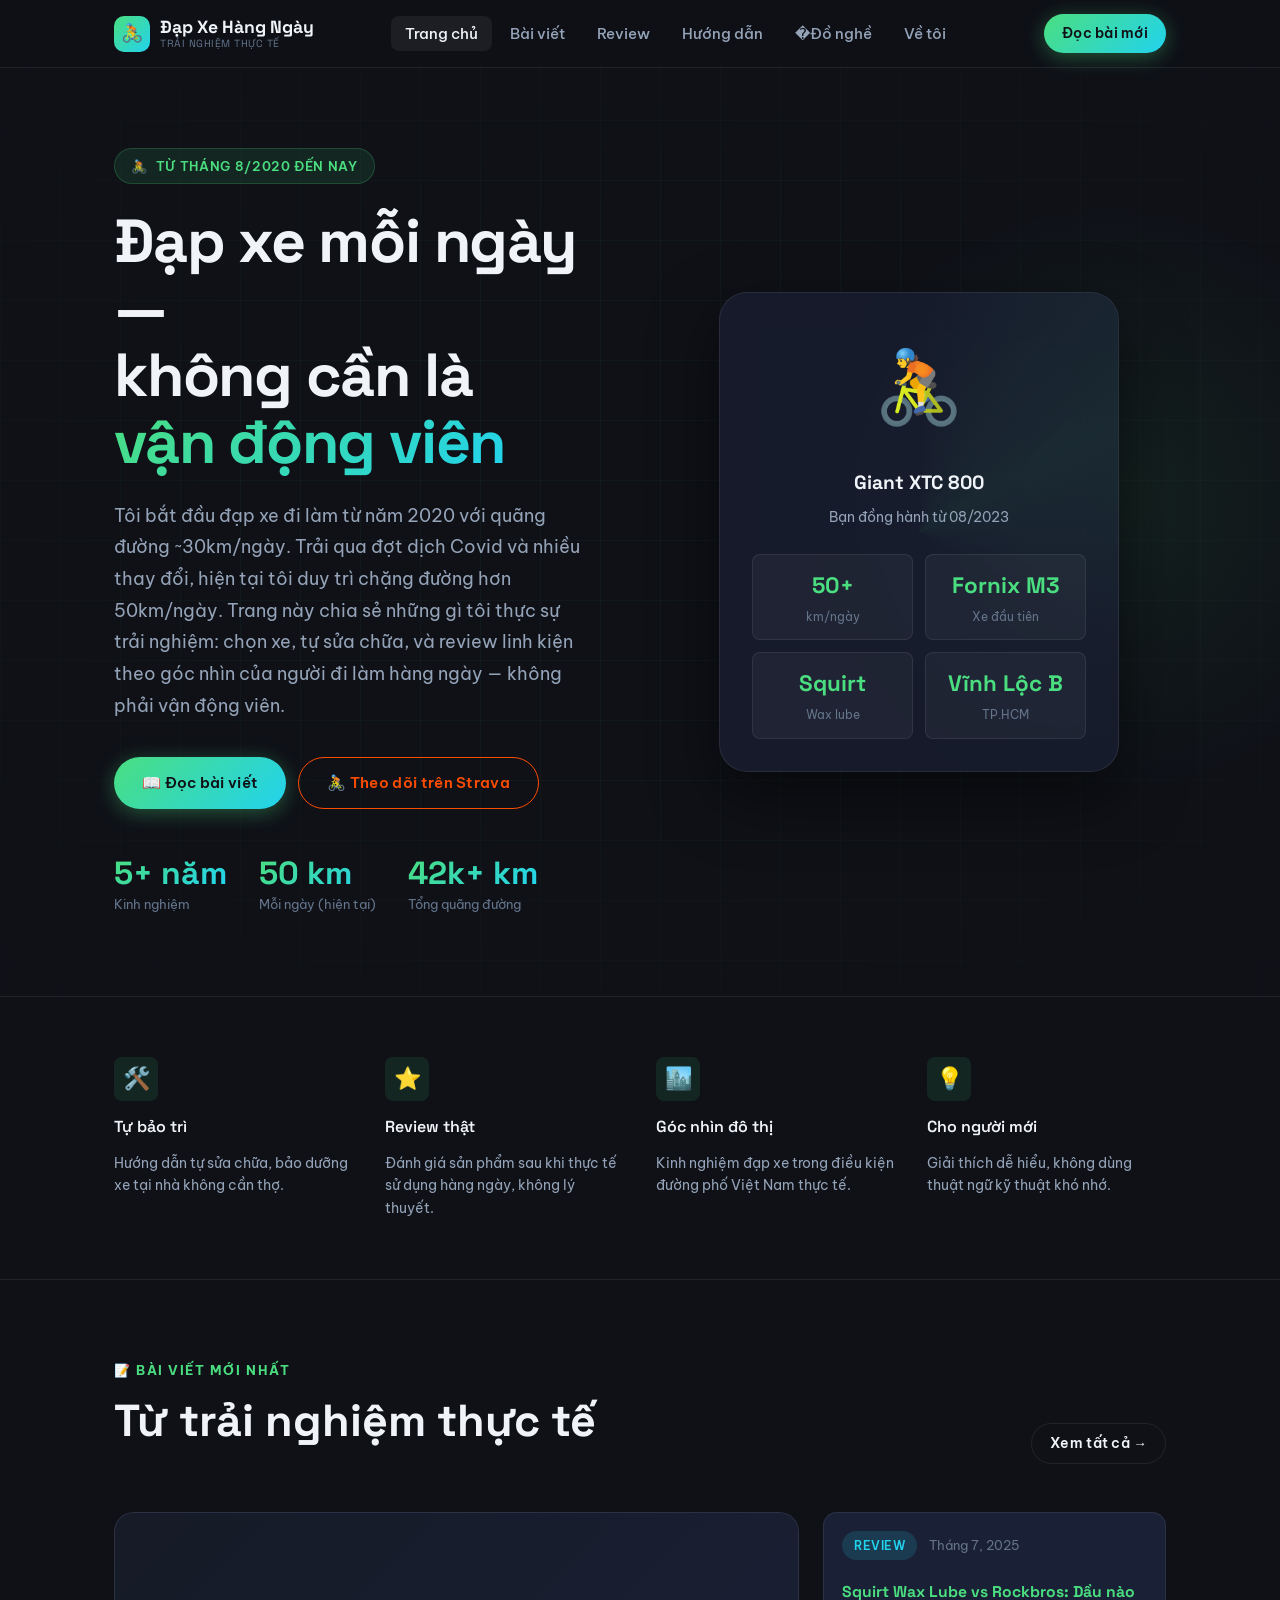
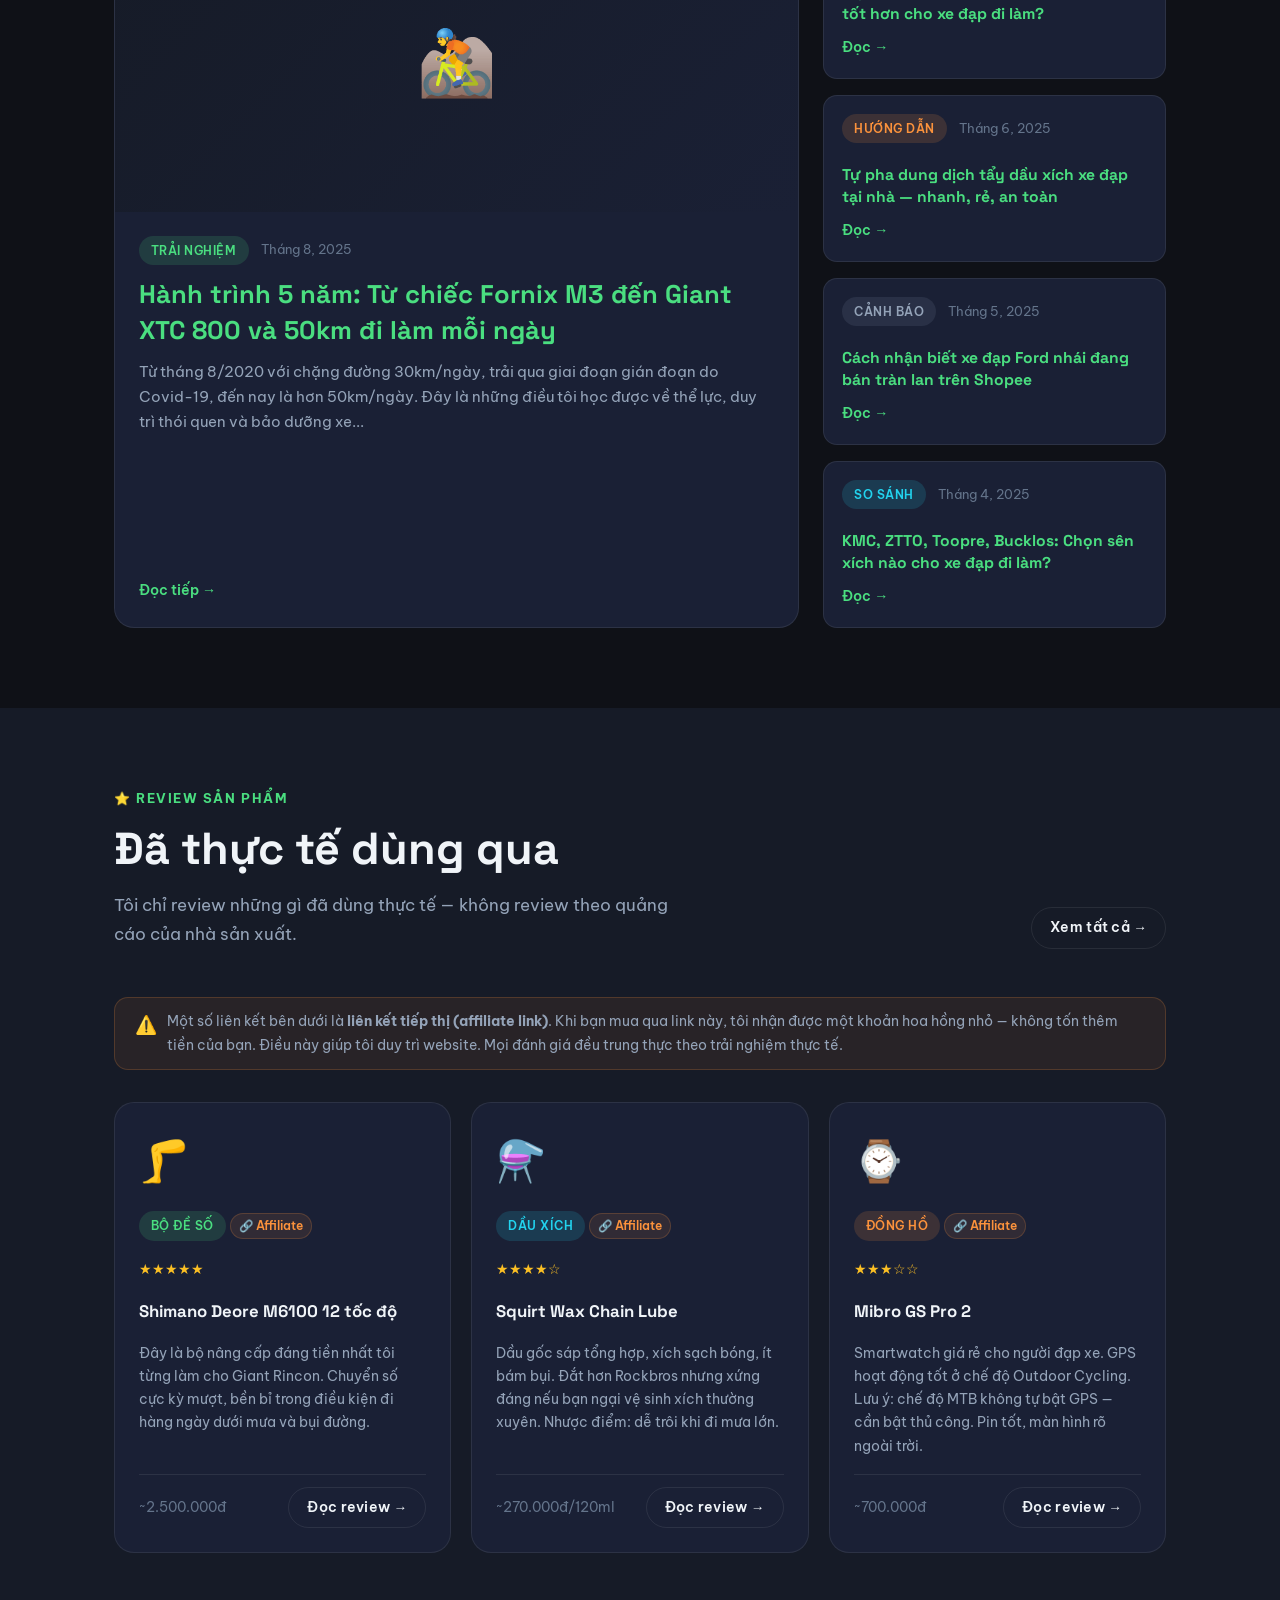
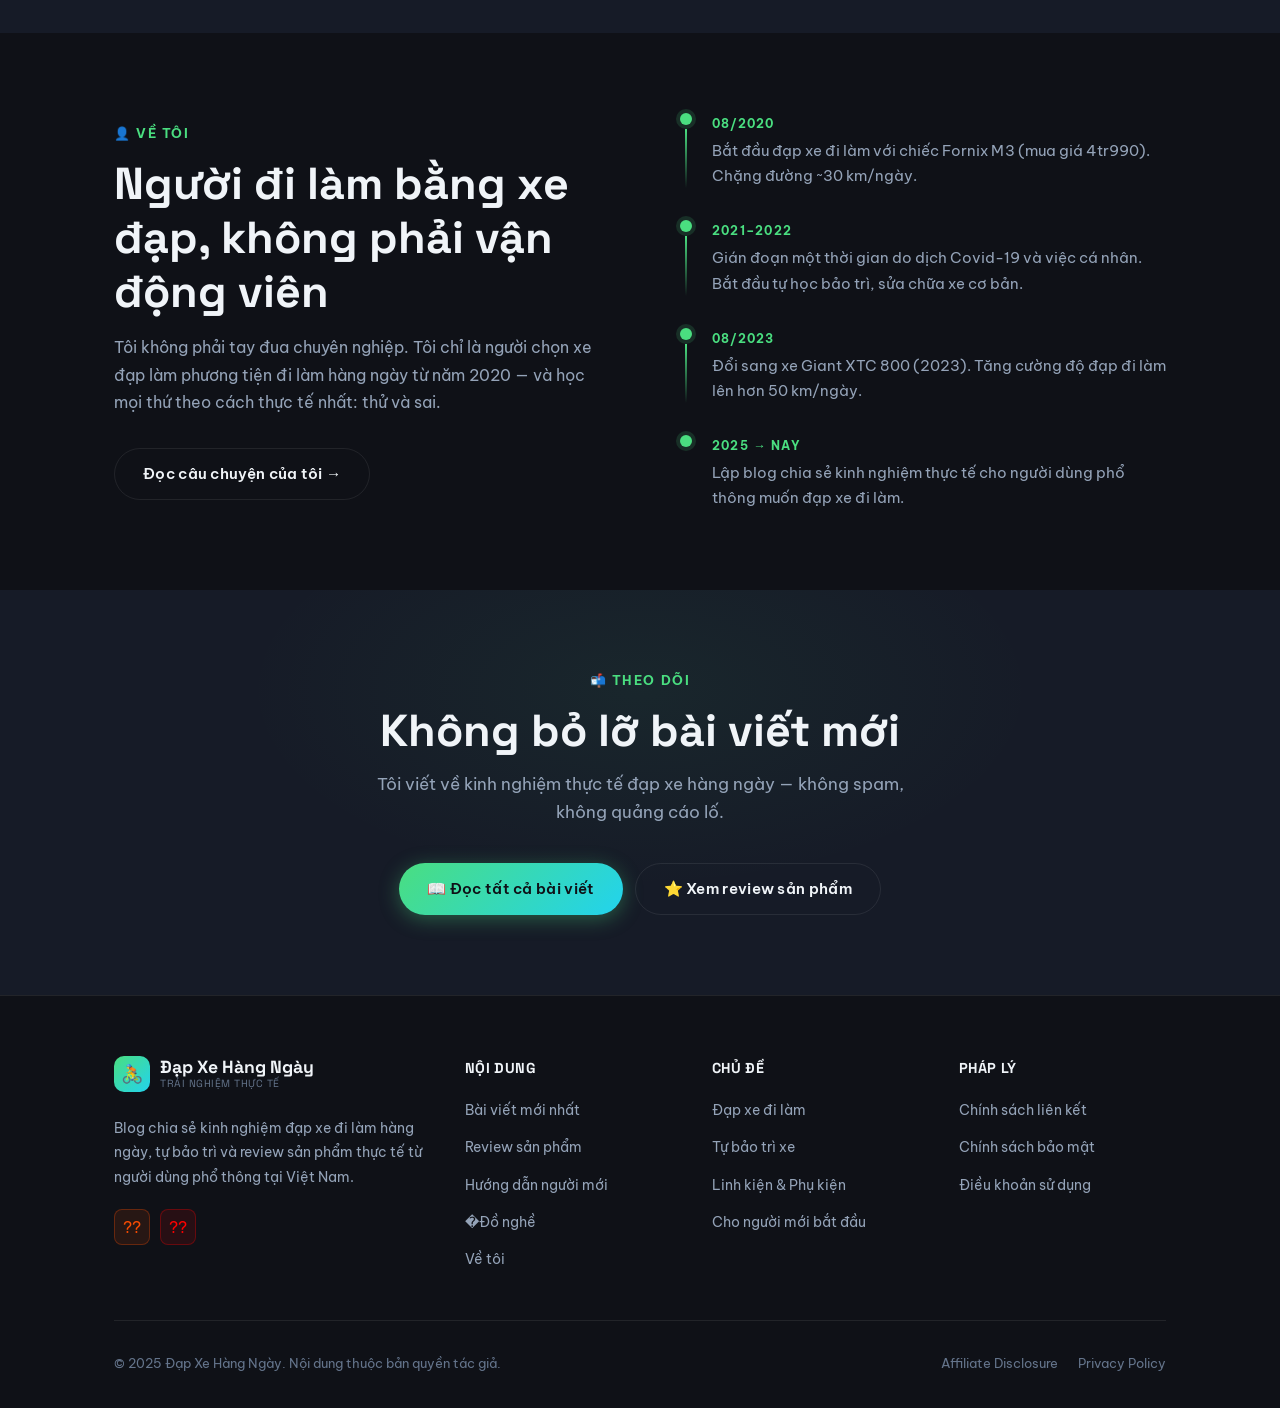
==== commit 9906653d: "fix grammars" ====
--- a/index.html
+++ b/index.html
@@ -1,4 +1,4 @@
-<!DOCTYPE html>
+﻿<!DOCTYPE html>
 <html lang="vi">
 
 <head>
@@ -36,7 +36,7 @@
         <li><a href="blog.html">Bài viết</a></li>
         <li><a href="reviews.html">Review</a></li>
         <li><a href="guides.html">Hướng dẫn</a></li>
-        <li><a href="gear.html">�? ngh?</a></li>`n <li><a href="about.html">Về tôi</a></li>
+        <li><a href="gear.html">�Đồ nghề</a></li> <li><a href="about.html">Về tôi</a></li>
       </ul>
 
       <a href="blog.html" class="btn btn-primary btn-sm nav-cta">Đọc bài mới</a>
@@ -438,7 +438,7 @@
             <li><a href="blog.html">Bài viết mới nhất</a></li>
             <li><a href="reviews.html">Review sản phẩm</a></li>
             <li><a href="guides.html">Hướng dẫn người mới</a></li>
-            <li><a href="gear.html">�? ngh?</a></li>`n <li><a href="about.html">Về tôi</a></li>
+            <li><a href="gear.html">�Đồ nghề</a></li> <li><a href="about.html">Về tôi</a></li>
           </ul>
         </div>
 
--- a/css/style.css
+++ b/css/style.css
@@ -1,4 +1,4 @@
-/* =========================================================
+﻿/* =========================================================
    BÁNH XE ĐI LÀM - Design System
    ========================================================= */
 
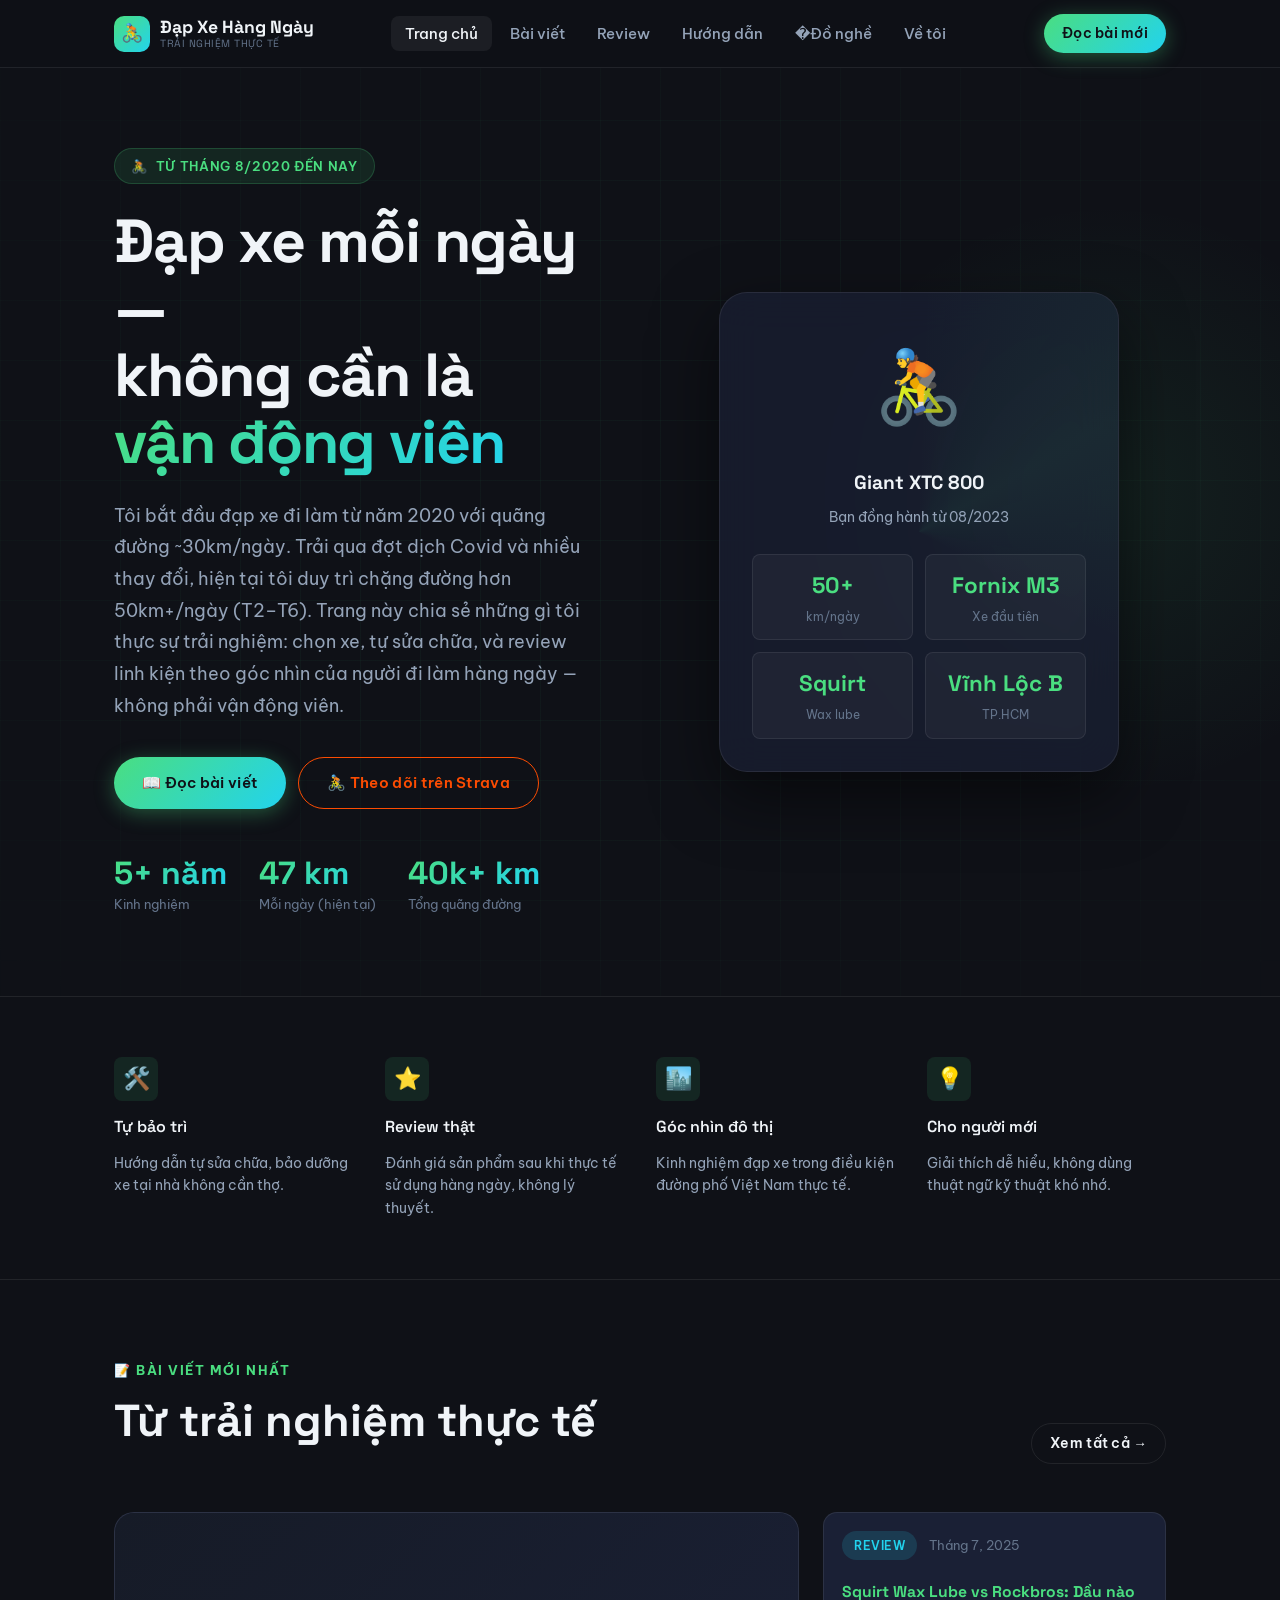
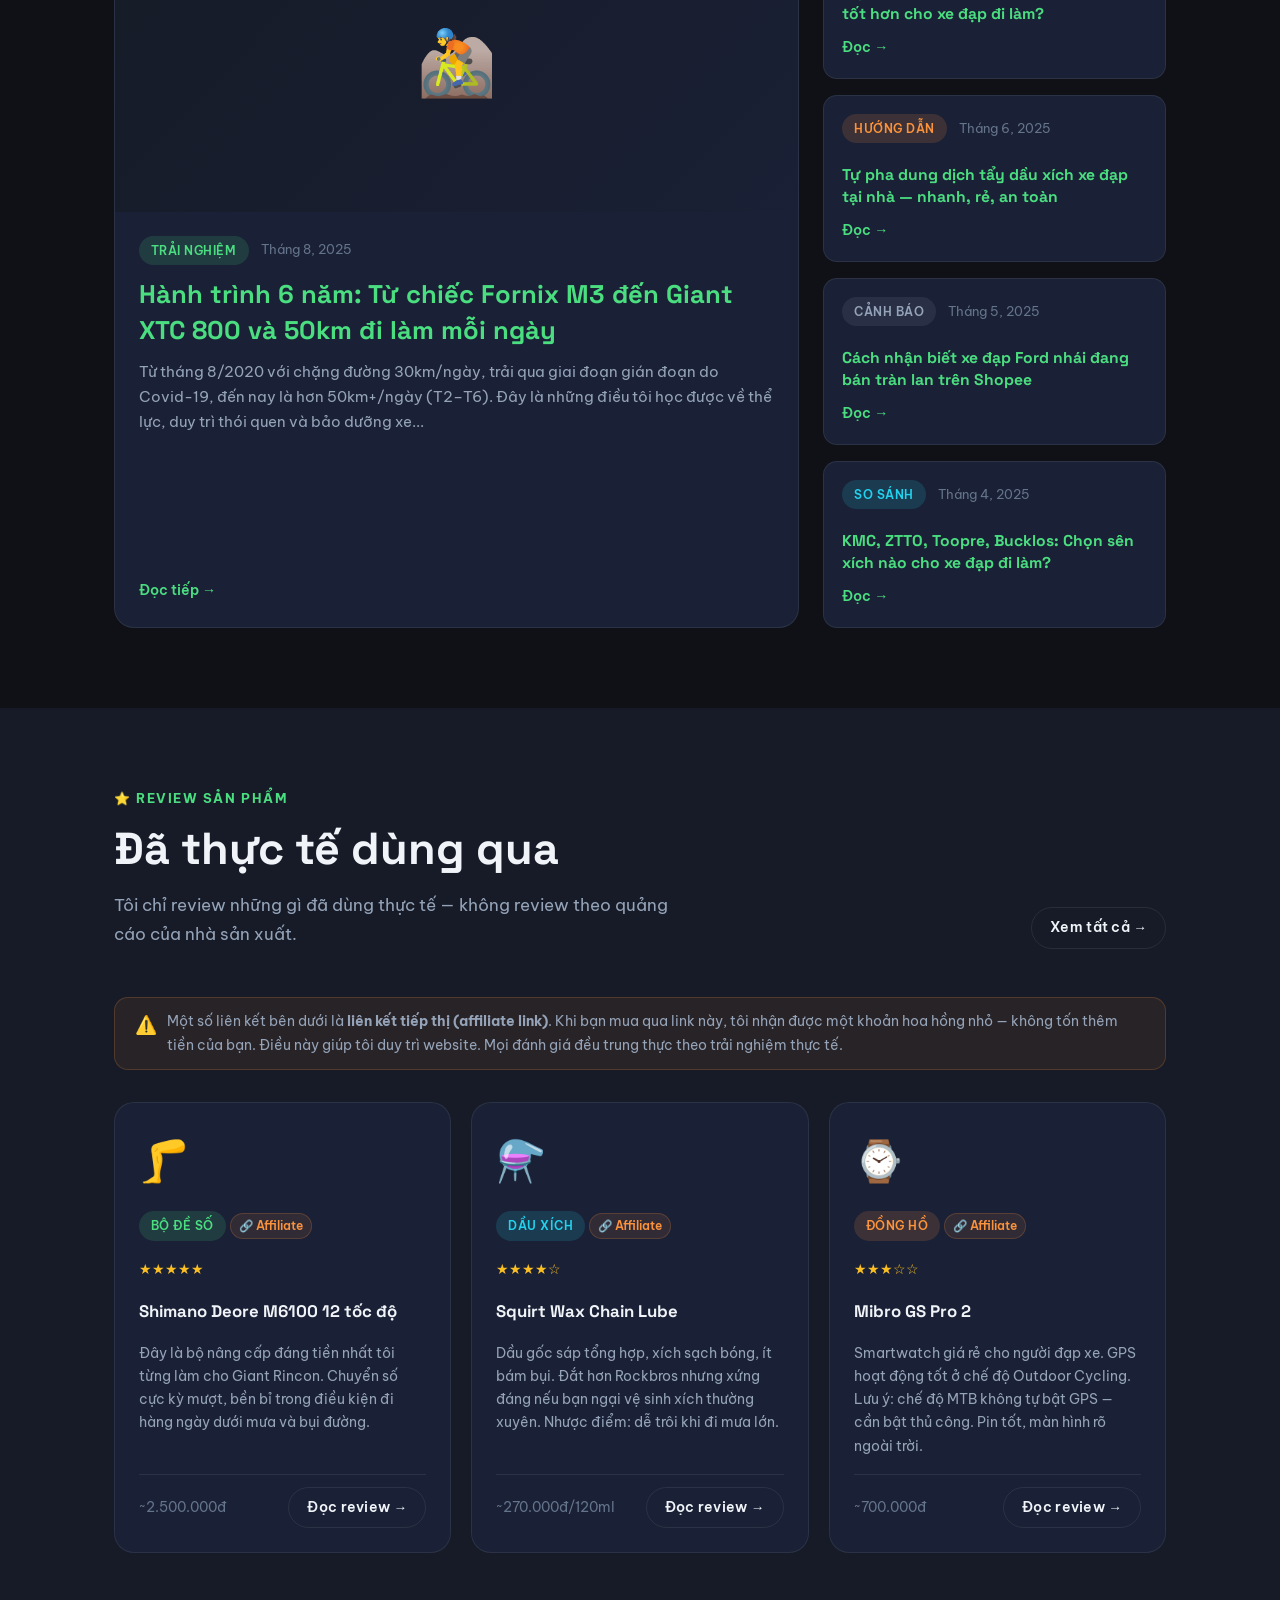
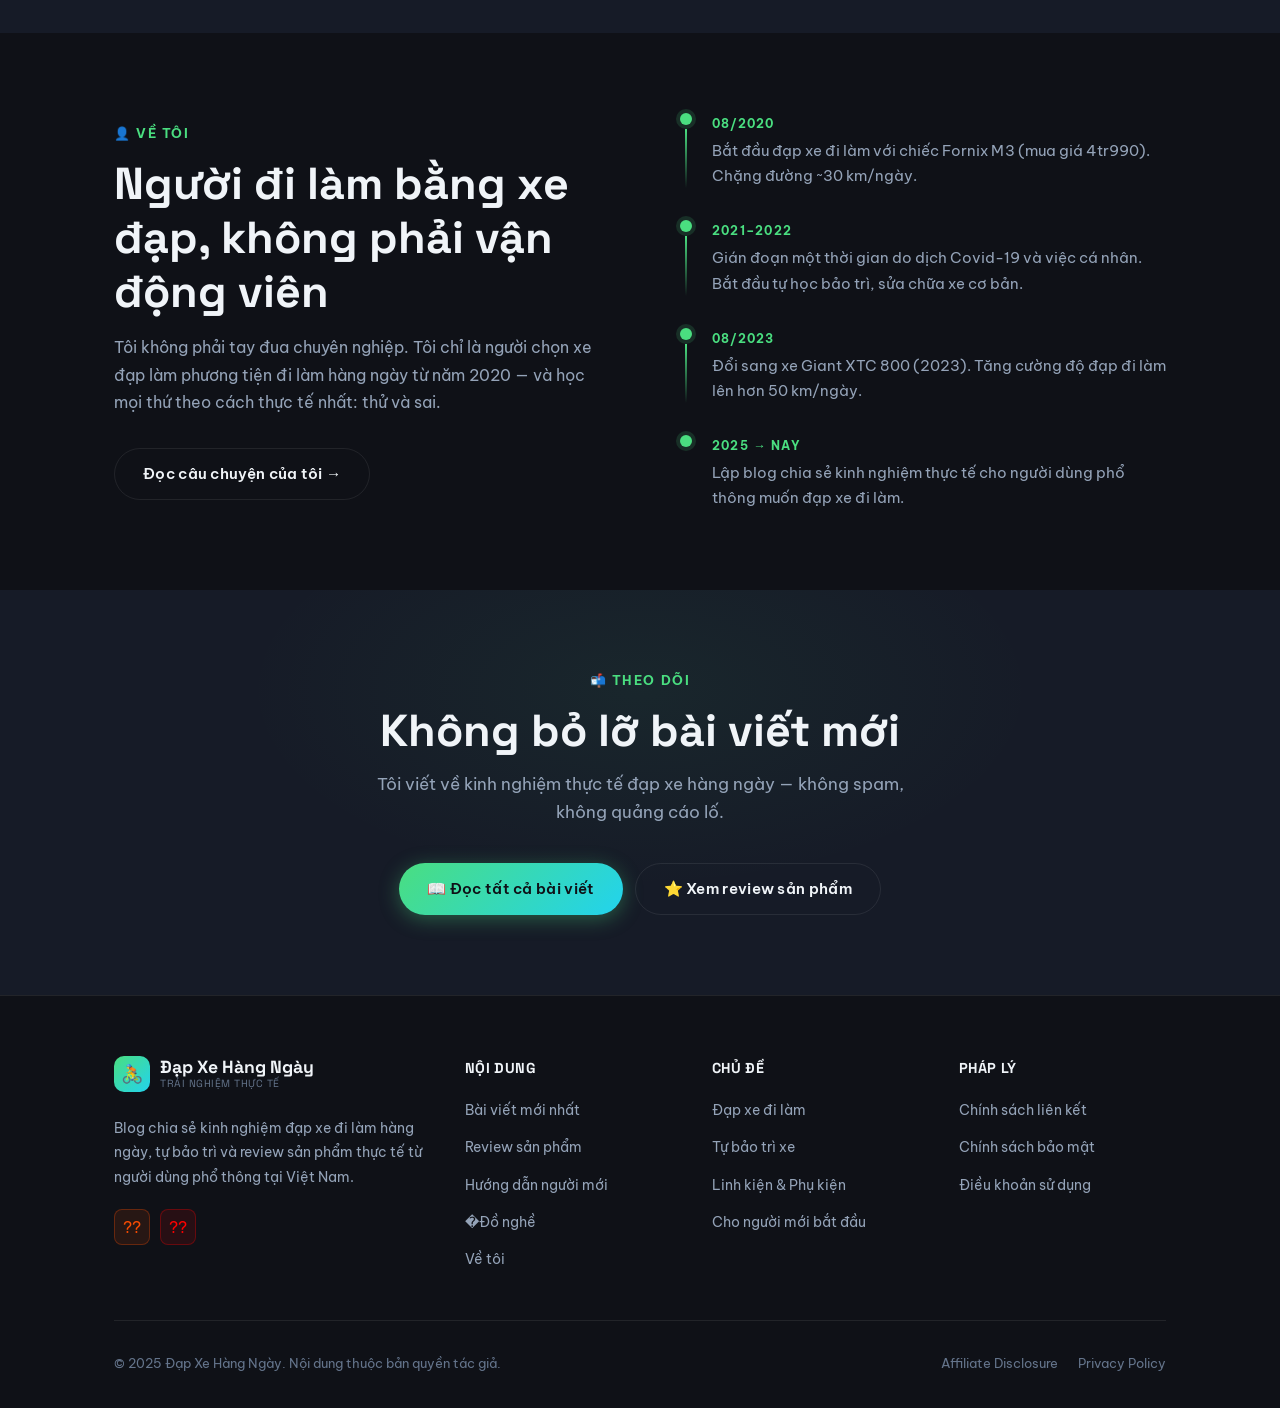
==== commit fb090ac1: "update info" ====
--- a/index.html
+++ b/index.html
@@ -6,7 +6,7 @@
   <meta name="viewport" content="width=device-width, initial-scale=1.0" />
   <title>Đạp Xe Hàng Ngày – Trải nghiệm thực tế từ người đi làm bằng xe đạp</title>
   <meta name="description"
-    content="Blog chia sẻ kinh nghiệm đạp xe đi làm 50km/ngày, tự bảo trì xe, review linh kiện và phụ kiện xe đạp dành cho người dùng phổ thông tại Việt Nam." />
+    content="Blog chia sẻ kinh nghiệm đạp xe đi làm 50km+/ngày (T2–T6), tự bảo trì xe, review linh kiện và phụ kiện xe đạp dành cho người dùng phổ thông tại Việt Nam." />
   <meta name="keywords"
     content="đạp xe đi làm, xe đạp hàng ngày, review xe đạp, bảo trì xe đạp, Giant Rincon, commuter cycling" />
   <meta property="og:title" content="Đạp Xe Hàng Ngày" />
@@ -74,7 +74,7 @@
 
           <p class="hero-desc">
             Tôi bắt đầu đạp xe đi làm từ năm 2020 với quãng đường ~30km/ngày. Trải qua đợt dịch Covid và nhiều thay đổi,
-            hiện tại tôi duy trì chặng đường hơn 50km/ngày. Trang này chia sẻ những gì tôi thực sự trải nghiệm: chọn xe,
+            hiện tại tôi duy trì chặng đường hơn 50km+/ngày (T2–T6). Trang này chia sẻ những gì tôi thực sự trải nghiệm: chọn xe,
             tự sửa chữa, và review linh kiện theo góc nhìn của người đi làm hàng ngày — không phải vận động viên.
           </p>
 
@@ -90,7 +90,7 @@
 
           <div class="hero-stats">
             <div class="hero-stat-item">
-              <span class="hero-stat-number" data-target="5" data-suffix="+ năm">0</span>
+              <span class="hero-stat-number" data-target-years data-target="6" data-suffix="+ năm">0</span>
               <span class="hero-stat-label">Kinh nghiệm</span>
             </div>
             <div class="hero-stat-item">
@@ -188,12 +188,12 @@
               <span class="post-date">Tháng 8, 2025</span>
             </div>
             <h3 class="post-title">
-              <a href="posts/5-nam-dap-xe-di-lam.html">Hành trình 5 năm: Từ chiếc Fornix M3 đến Giant XTC 800 và 50km đi
+              <a href="posts/5-nam-dap-xe-di-lam.html">Hành trình <span data-cycling-years>6</span> năm: Từ chiếc Fornix M3 đến Giant XTC 800 và 50km đi
                 làm mỗi ngày</a>
             </h3>
             <p class="post-excerpt">
               Từ tháng 8/2020 với chặng đường 30km/ngày, trải qua giai đoạn gián đoạn do Covid-19, đến nay là hơn
-              50km/ngày. Đây là những điều tôi học được về thể lực, duy trì thói quen và bảo dưỡng xe...
+              50km+/ngày (T2–T6). Đây là những điều tôi học được về thể lực, duy trì thói quen và bảo dưỡng xe...
             </p>
             <a href="posts/5-nam-dap-xe-di-lam.html" class="post-read-more">Đọc tiếp →</a>
           </div>
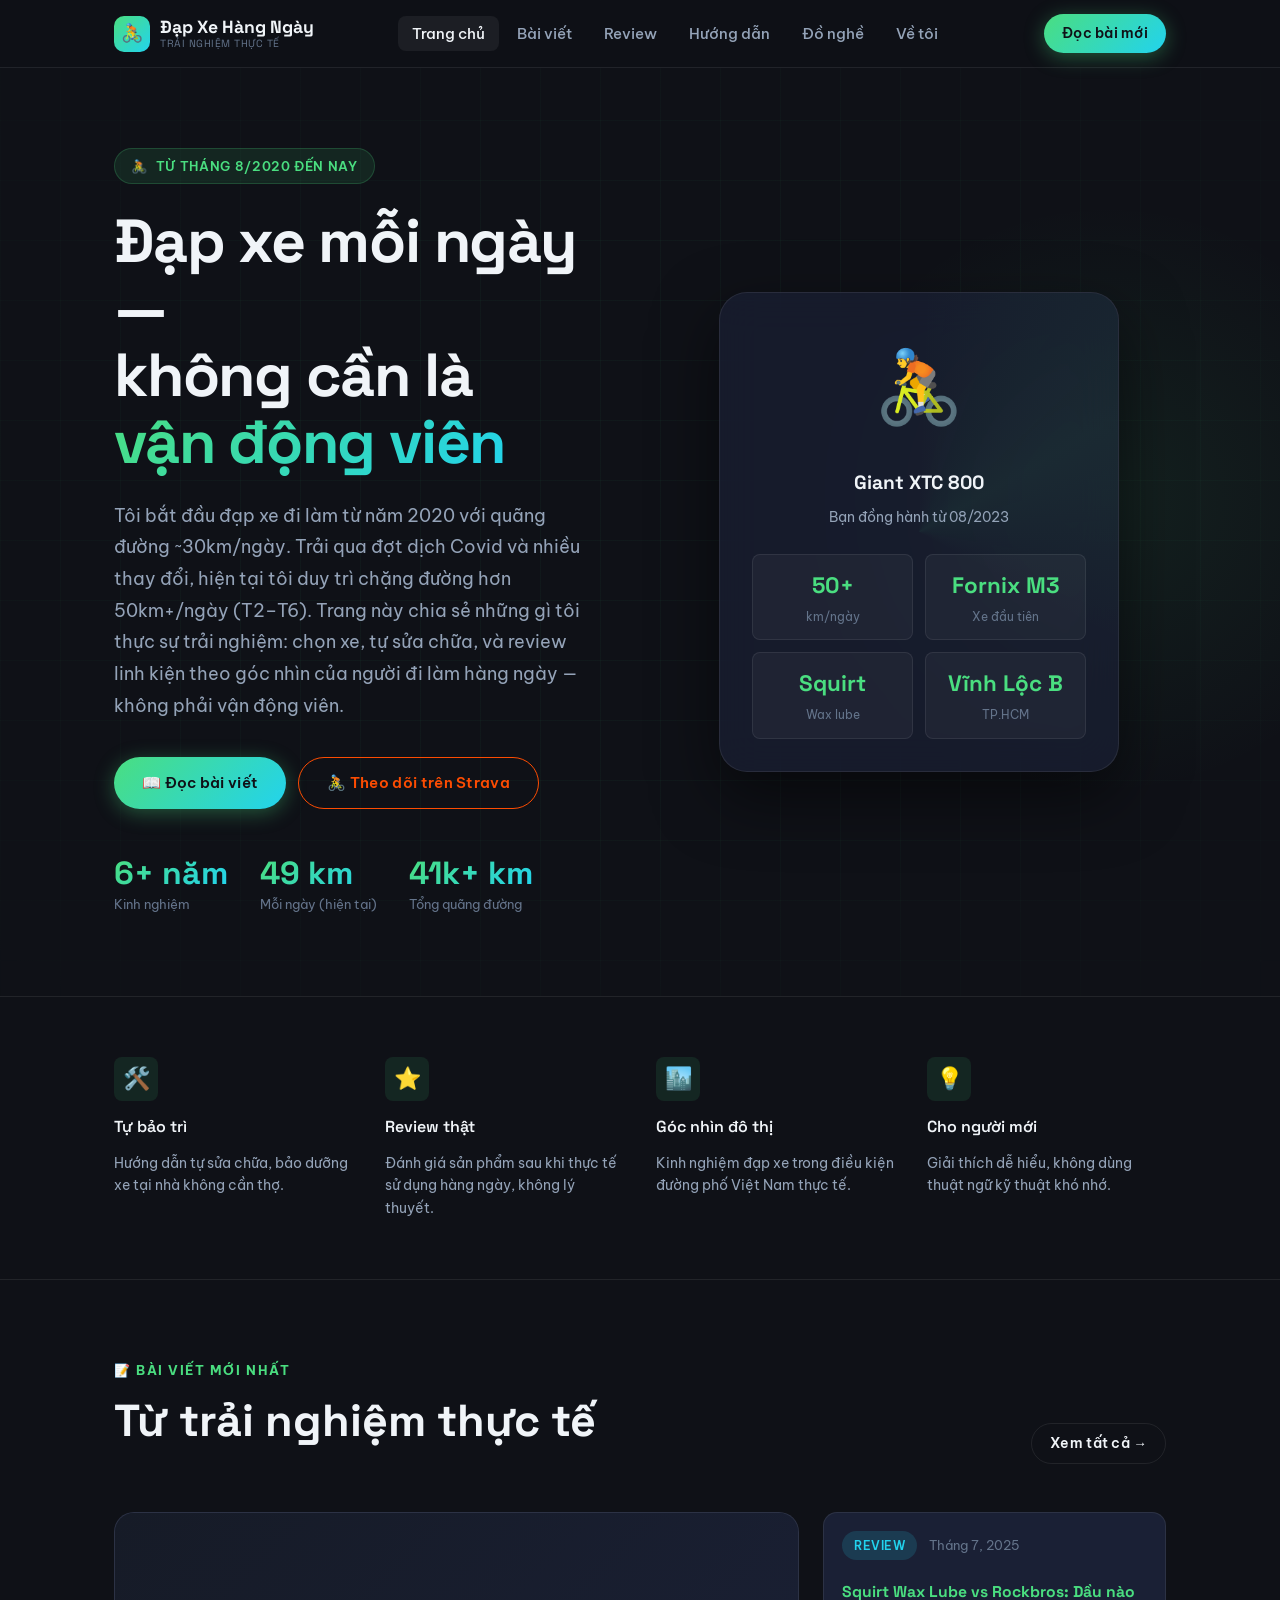
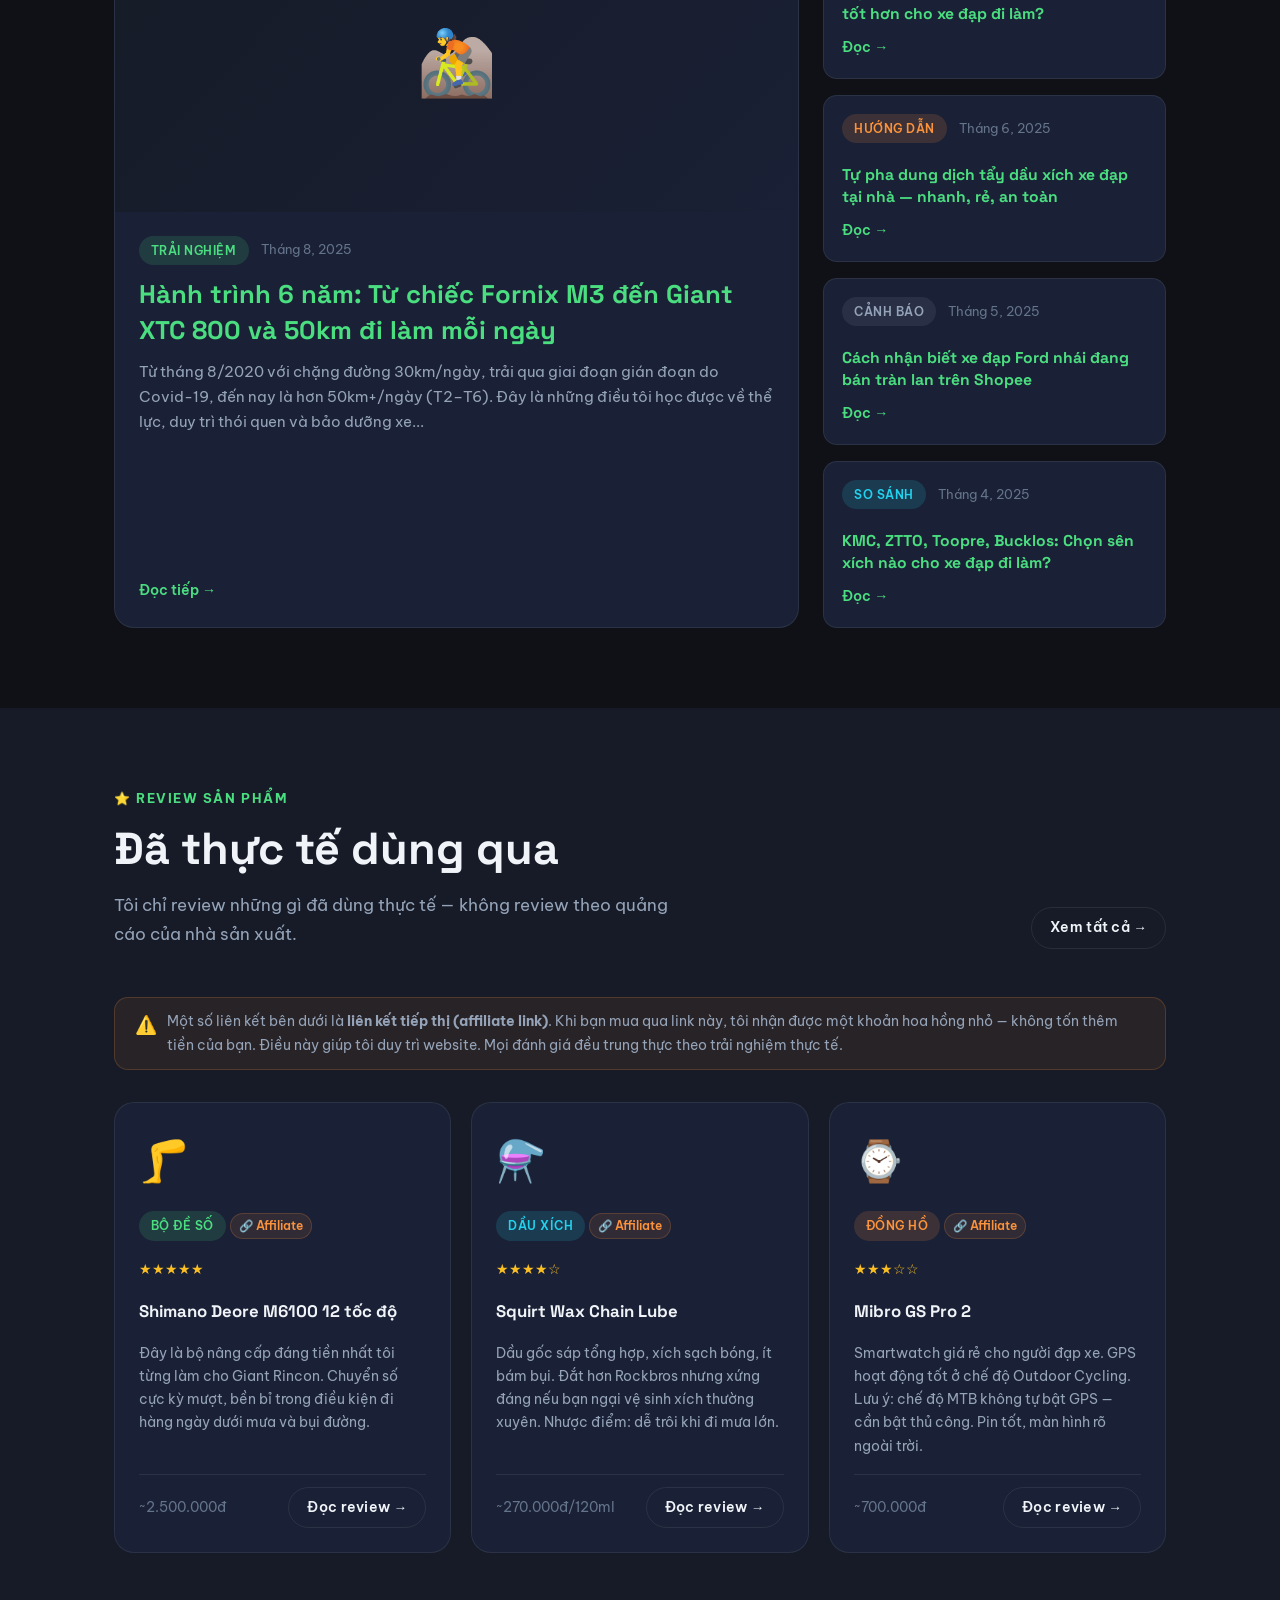
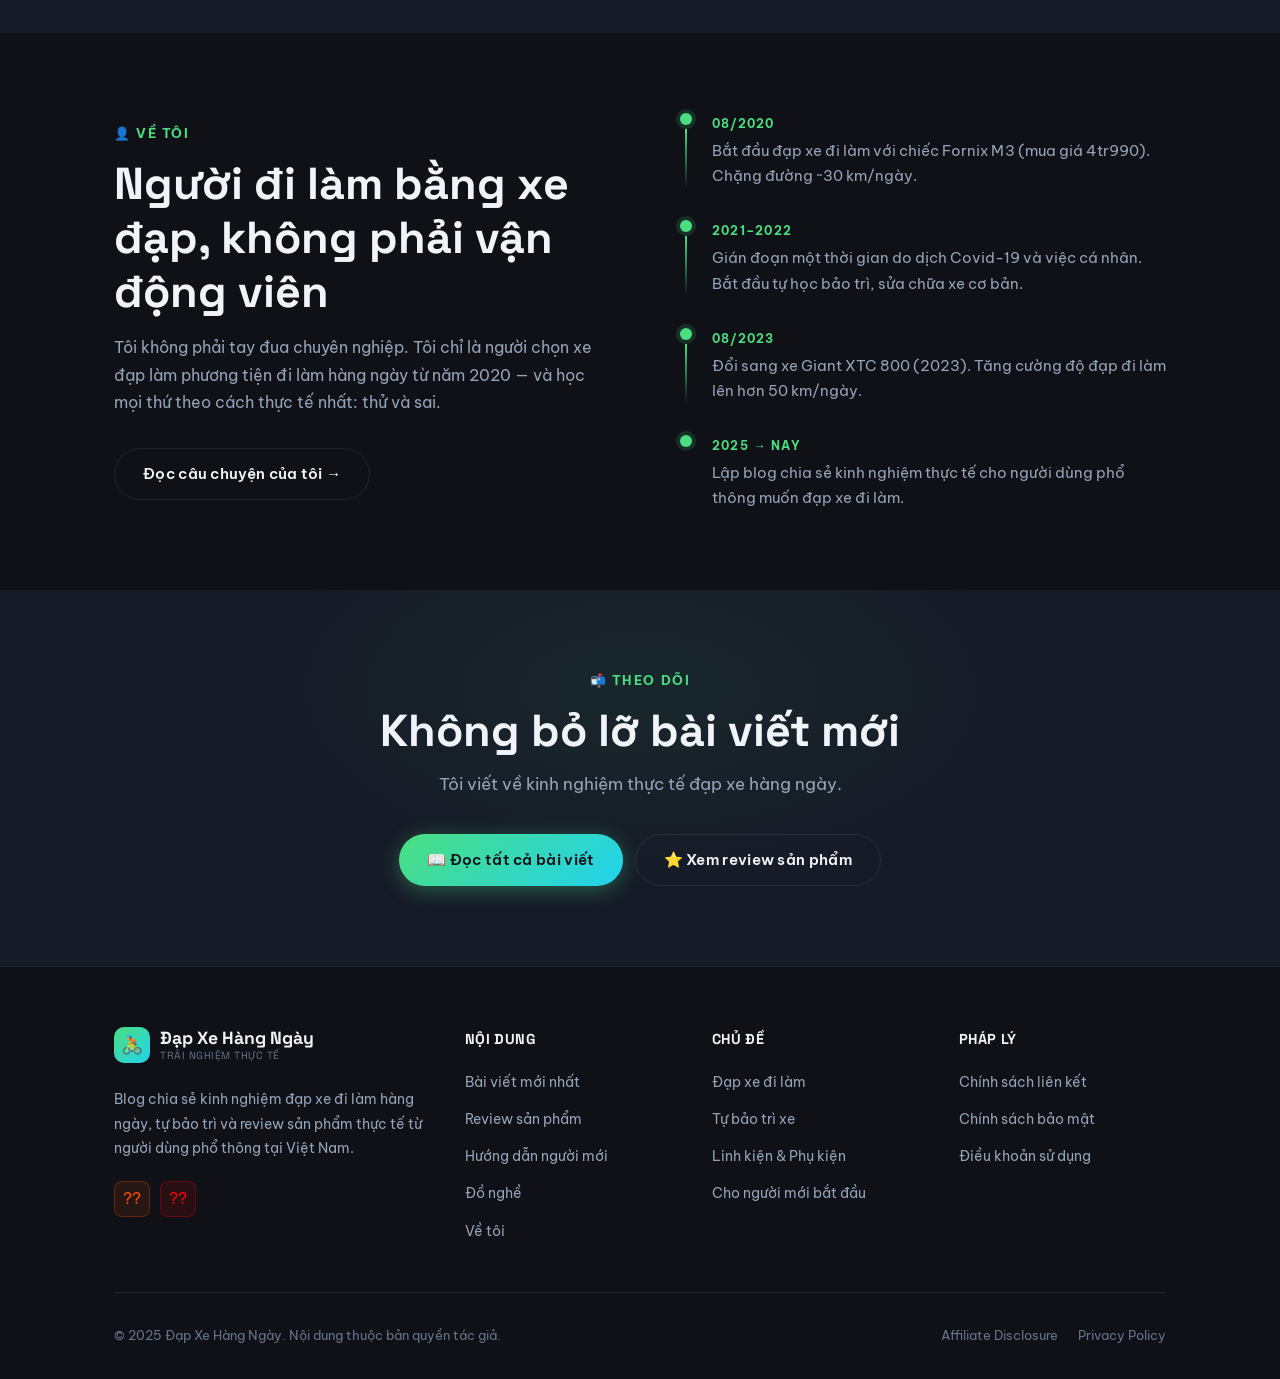
==== commit fded3025: "update" ====
--- a/index.html
+++ b/index.html
@@ -36,7 +36,8 @@
         <li><a href="blog.html">Bài viết</a></li>
         <li><a href="reviews.html">Review</a></li>
         <li><a href="guides.html">Hướng dẫn</a></li>
-        <li><a href="gear.html">�Đồ nghề</a></li> <li><a href="about.html">Về tôi</a></li>
+        <li><a href="gear.html">Đồ nghề</a></li>
+        <li><a href="about.html">Về tôi</a></li>
       </ul>
 
       <a href="blog.html" class="btn btn-primary btn-sm nav-cta">Đọc bài mới</a>
@@ -74,7 +75,8 @@
 
           <p class="hero-desc">
             Tôi bắt đầu đạp xe đi làm từ năm 2020 với quãng đường ~30km/ngày. Trải qua đợt dịch Covid và nhiều thay đổi,
-            hiện tại tôi duy trì chặng đường hơn 50km+/ngày (T2–T6). Trang này chia sẻ những gì tôi thực sự trải nghiệm: chọn xe,
+            hiện tại tôi duy trì chặng đường hơn 50km+/ngày (T2–T6). Trang này chia sẻ những gì tôi thực sự trải nghiệm:
+            chọn xe,
             tự sửa chữa, và review linh kiện theo góc nhìn của người đi làm hàng ngày — không phải vận động viên.
           </p>
 
@@ -188,7 +190,8 @@
               <span class="post-date">Tháng 8, 2025</span>
             </div>
             <h3 class="post-title">
-              <a href="posts/5-nam-dap-xe-di-lam.html">Hành trình <span data-cycling-years>6</span> năm: Từ chiếc Fornix M3 đến Giant XTC 800 và 50km đi
+              <a href="posts/5-nam-dap-xe-di-lam.html">Hành trình <span data-cycling-years>6</span> năm: Từ chiếc Fornix
+                M3 đến Giant XTC 800 và 50km đi
                 làm mỗi ngày</a>
             </h3>
             <p class="post-excerpt">
@@ -396,7 +399,7 @@
       <div class="cta-inner reveal">
         <div class="section-label">📬 Theo dõi</div>
         <h2 class="section-title">Không bỏ lỡ bài viết mới</h2>
-        <p class="section-subtitle">Tôi viết về kinh nghiệm thực tế đạp xe hàng ngày — không spam, không quảng cáo lố.
+        <p class="section-subtitle">Tôi viết về kinh nghiệm thực tế đạp xe hàng ngày.
         </p>
         <div style="margin-top: 32px; display: flex; gap: 12px; justify-content: center; flex-wrap: wrap;">
           <a href="blog.html" class="btn btn-primary" id="cta-blog-btn">📖 Đọc tất cả bài viết</a>
@@ -438,7 +441,8 @@
             <li><a href="blog.html">Bài viết mới nhất</a></li>
             <li><a href="reviews.html">Review sản phẩm</a></li>
             <li><a href="guides.html">Hướng dẫn người mới</a></li>
-            <li><a href="gear.html">�Đồ nghề</a></li> <li><a href="about.html">Về tôi</a></li>
+            <li><a href="gear.html">Đồ nghề</a></li>
+            <li><a href="about.html">Về tôi</a></li>
           </ul>
         </div>
 
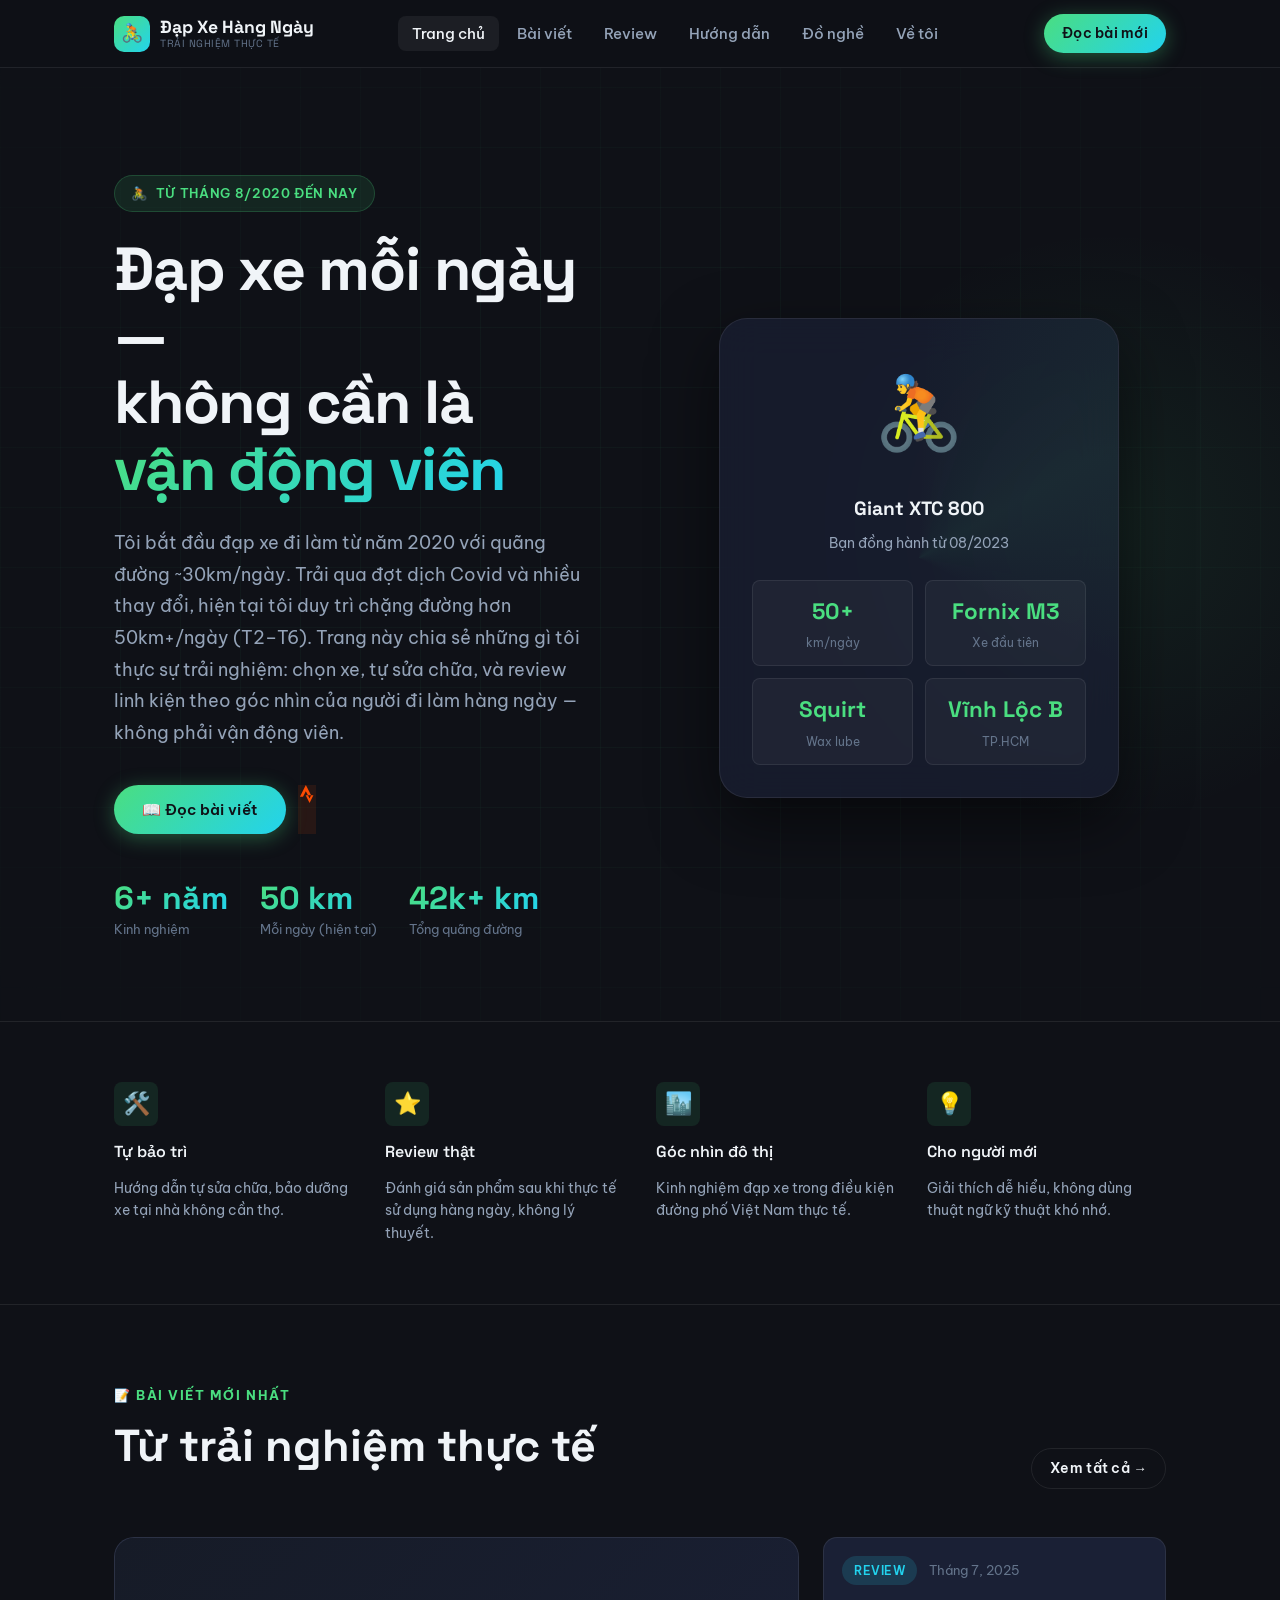
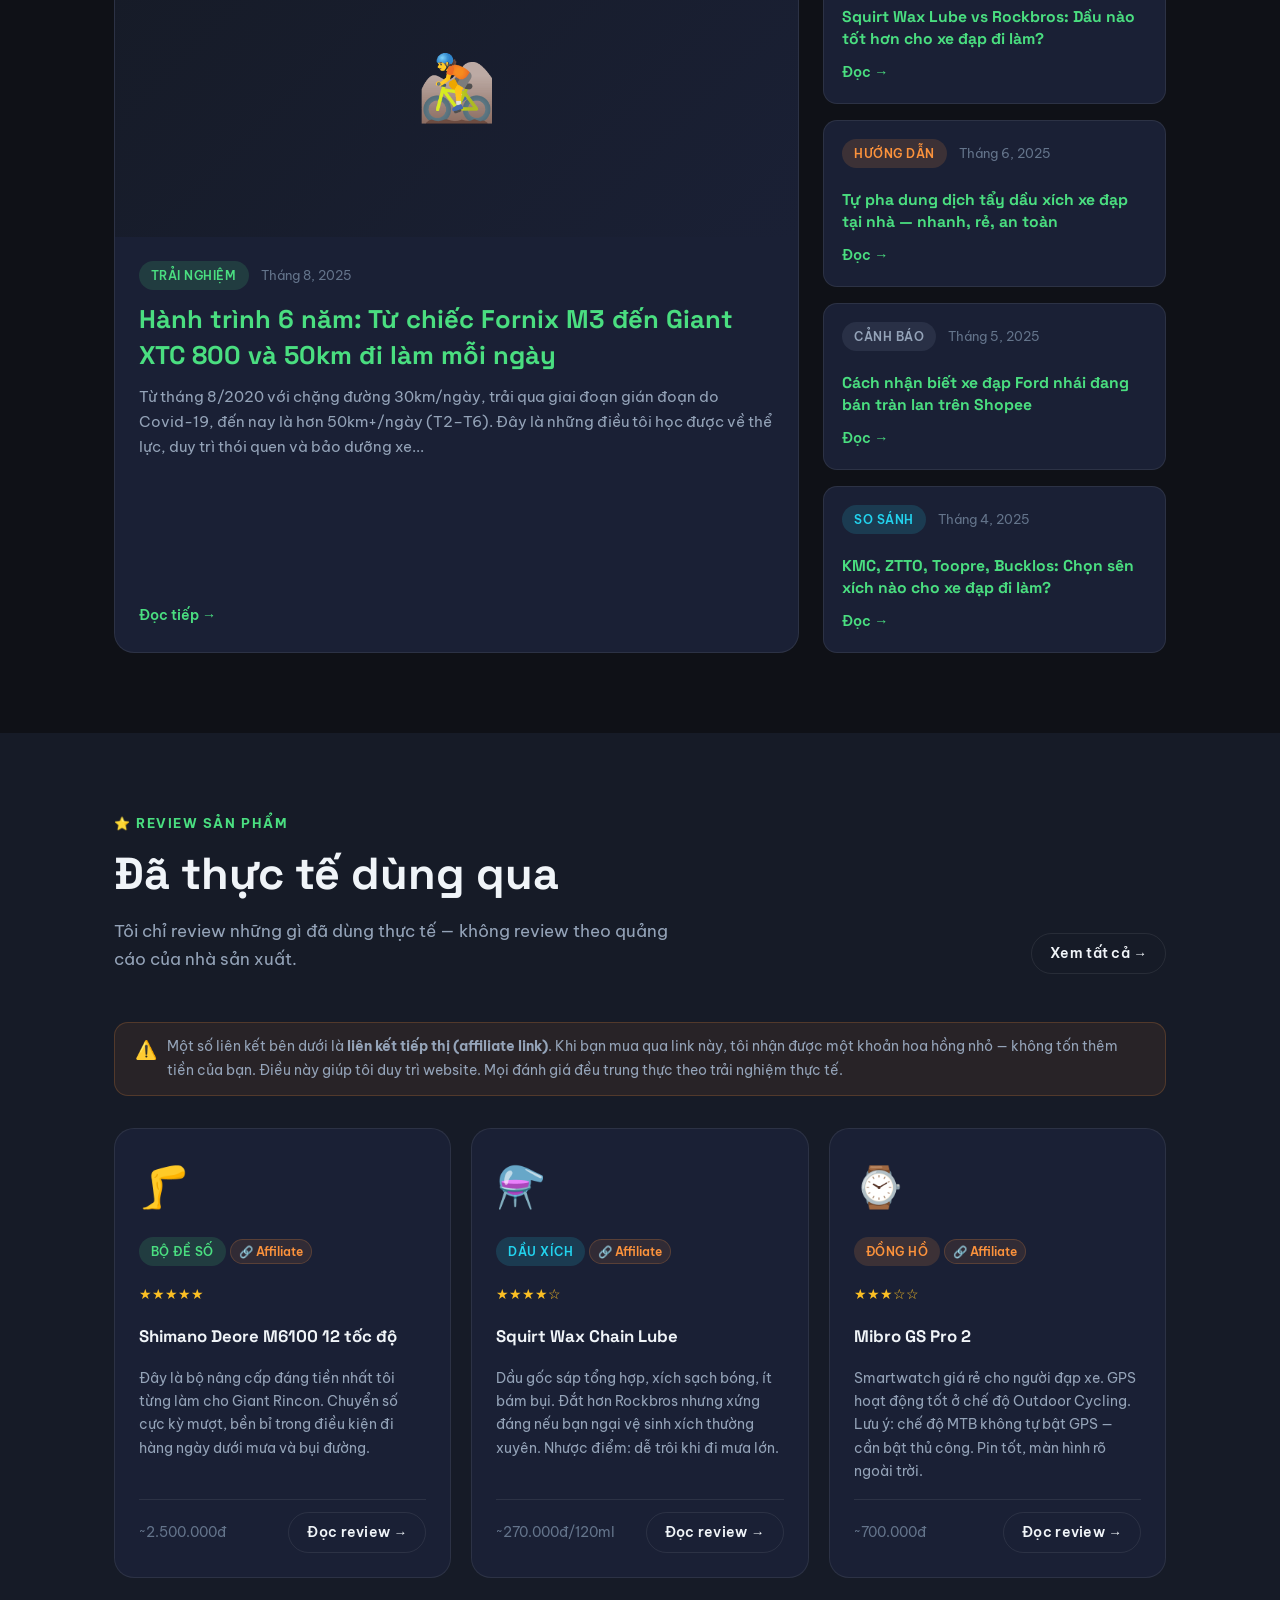
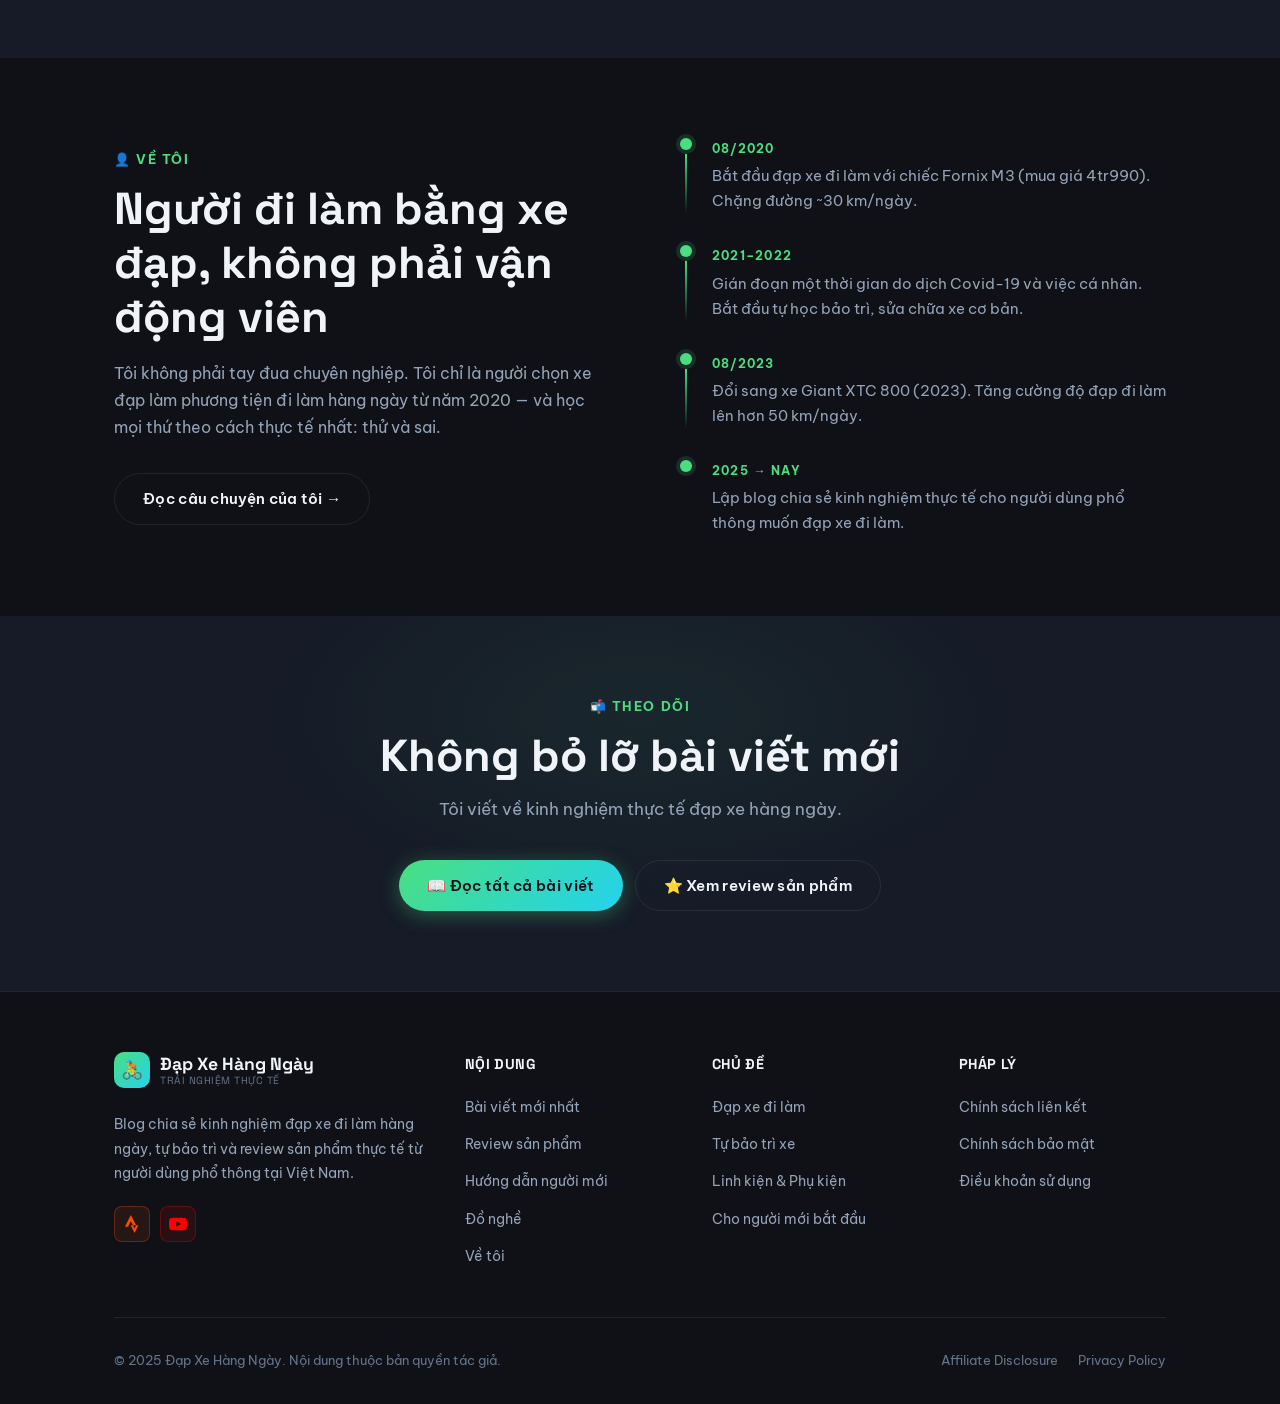
==== commit 29afb16c: "update" ====
--- a/index.html
+++ b/index.html
@@ -1,4 +1,4 @@
-﻿<!DOCTYPE html>
+﻿﻿<!DOCTYPE html>
 <html lang="vi">
 
 <head>
@@ -84,10 +84,7 @@
             <a href="blog.html" class="btn btn-primary" id="hero-read-btn">
               📖 Đọc bài viết
             </a>
-            <a href="https://strava.app.link/f4afHtrCl5b" target="_blank" rel="noopener noreferrer"
-              class="btn btn-outline" style="border-color:#fc4c02; color:#fc4c02;">
-              🚴 Theo dõi trên Strava
-            </a>
+            <a href="https://strava.app.link/f4afHtrCl5b" target="_blank" rel="noopener noreferrer" aria-label="Strava" title="Strava" style="color:#fc4c02; border-color:rgba(252,76,2,0.3); background:rgba(252,76,2,0.1);"><svg width="18" height="18" viewBox="0 0 24 24" fill="currentColor"><path d="M15.387 17.944l-2.089-4.116h-3.065L15.387 24l5.15-10.172h-3.066m-7.008-5.599l2.836 5.598h4.172L10.463 0l-7.92 15.602h4.172"/></svg></a>
           </div>
 
           <div class="hero-stats">
@@ -425,12 +422,8 @@
           <p class="footer-brand-desc">Blog chia sẻ kinh nghiệm đạp xe đi làm hàng ngày, tự bảo trì và review sản phẩm
             thực tế từ người dùng phổ thông tại Việt Nam.</p>
           <div class="footer-social">
-            <a href="https://strava.app.link/f4afHtrCl5b" target="_blank" rel="noopener noreferrer" aria-label="Strava"
-              title="Strava"
-              style="color:#fc4c02; border-color:rgba(252,76,2,0.3); background:rgba(252,76,2,0.1);">??</a>
-            <a href="https://www.youtube.com/channel/UCYVFktTWsTMPL3I8nPLs-sw" target="_blank" rel="noopener noreferrer"
-              aria-label="YouTube" title="YouTube"
-              style="color:#FF0000; border-color:rgba(255,0,0,0.3); background:rgba(255,0,0,0.1);">??</a>
+            <a href="https://strava.app.link/f4afHtrCl5b" target="_blank" rel="noopener noreferrer" aria-label="Strava" title="Strava" style="color:#fc4c02; border-color:rgba(252,76,2,0.3); background:rgba(252,76,2,0.1);"><svg width="18" height="18" viewBox="0 0 24 24" fill="currentColor"><path d="M15.387 17.944l-2.089-4.116h-3.065L15.387 24l5.15-10.172h-3.066m-7.008-5.599l2.836 5.598h4.172L10.463 0l-7.92 15.602h4.172"/></svg></a>
+            <a href="https://www.youtube.com/channel/UCYVFktTWsTMPL3I8nPLs-sw" target="_blank" rel="noopener noreferrer" aria-label="YouTube" title="YouTube" style="color:#FF0000; border-color:rgba(255,0,0,0.3); background:rgba(255,0,0,0.1);"><svg width="18" height="18" viewBox="0 0 24 24" fill="currentColor"><path d="M23.498 6.186a3.016 3.016 0 0 0-2.122-2.136C19.505 3.545 12 3.545 12 3.545s-7.505 0-9.377.505A3.017 3.017 0 0 0 .502 6.186C0 8.07 0 12 0 12s0 3.93.502 5.814a3.016 3.016 0 0 0 2.122 2.136c1.871.505 9.376.505 9.376.505s7.505 0 9.377-.505a3.015 3.015 0 0 0 2.122-2.136C24 15.93 24 12 24 12s0-3.93-.502-5.814zM9.545 15.568V8.432L15.818 12l-6.273 3.568z"/></svg></a>
           </div>
         </div>
 
